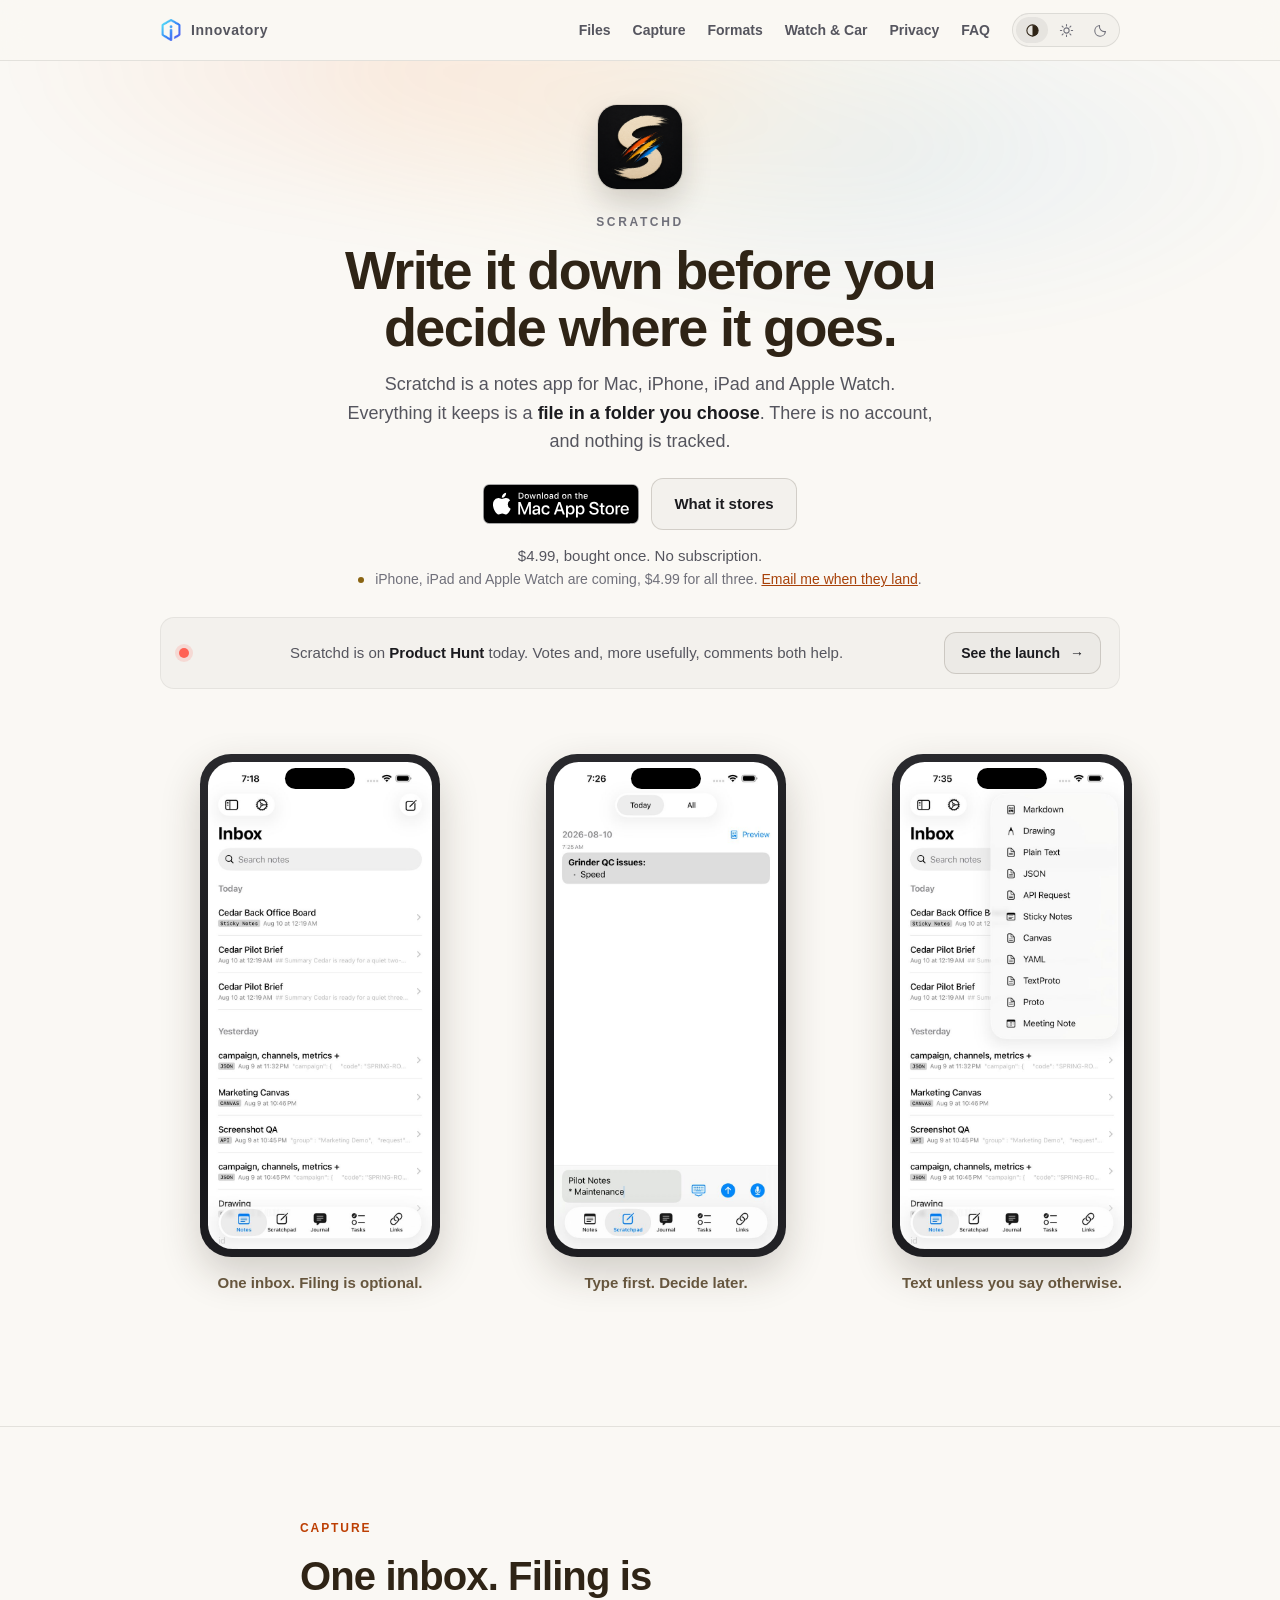
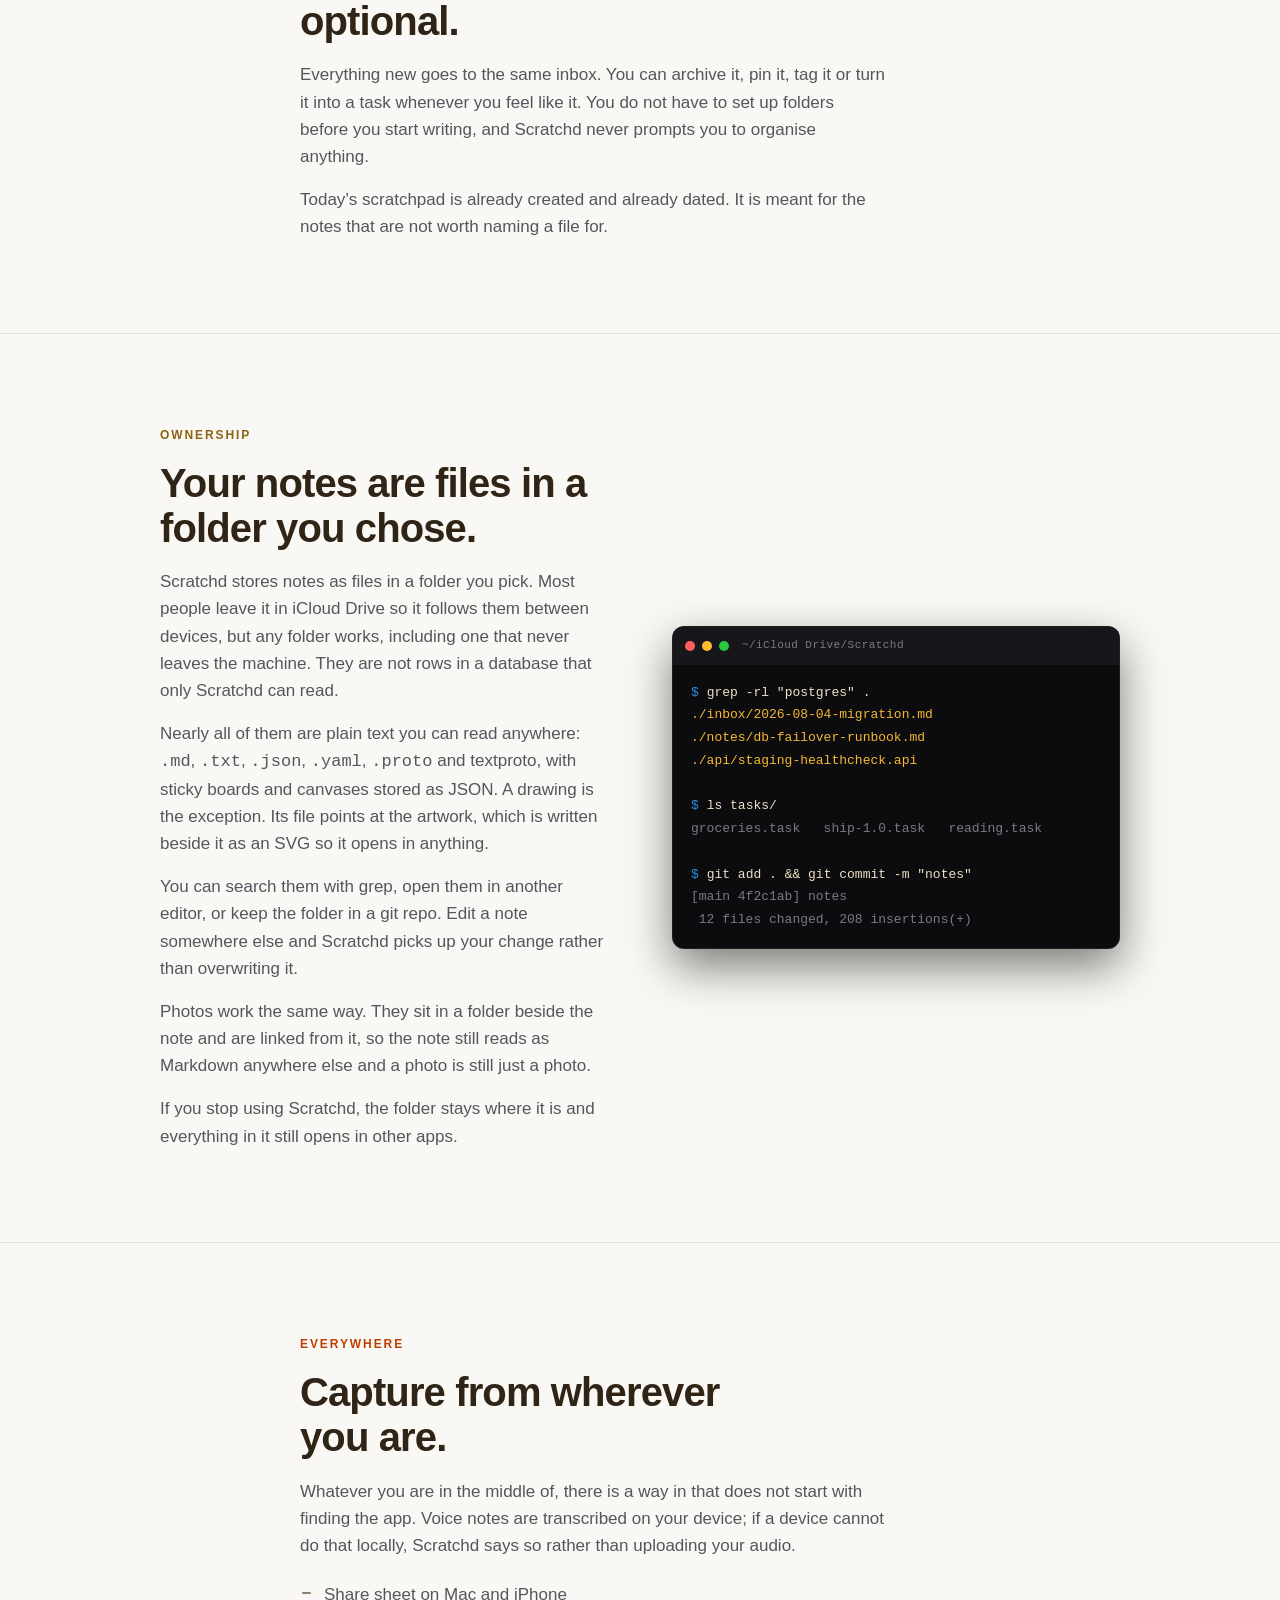
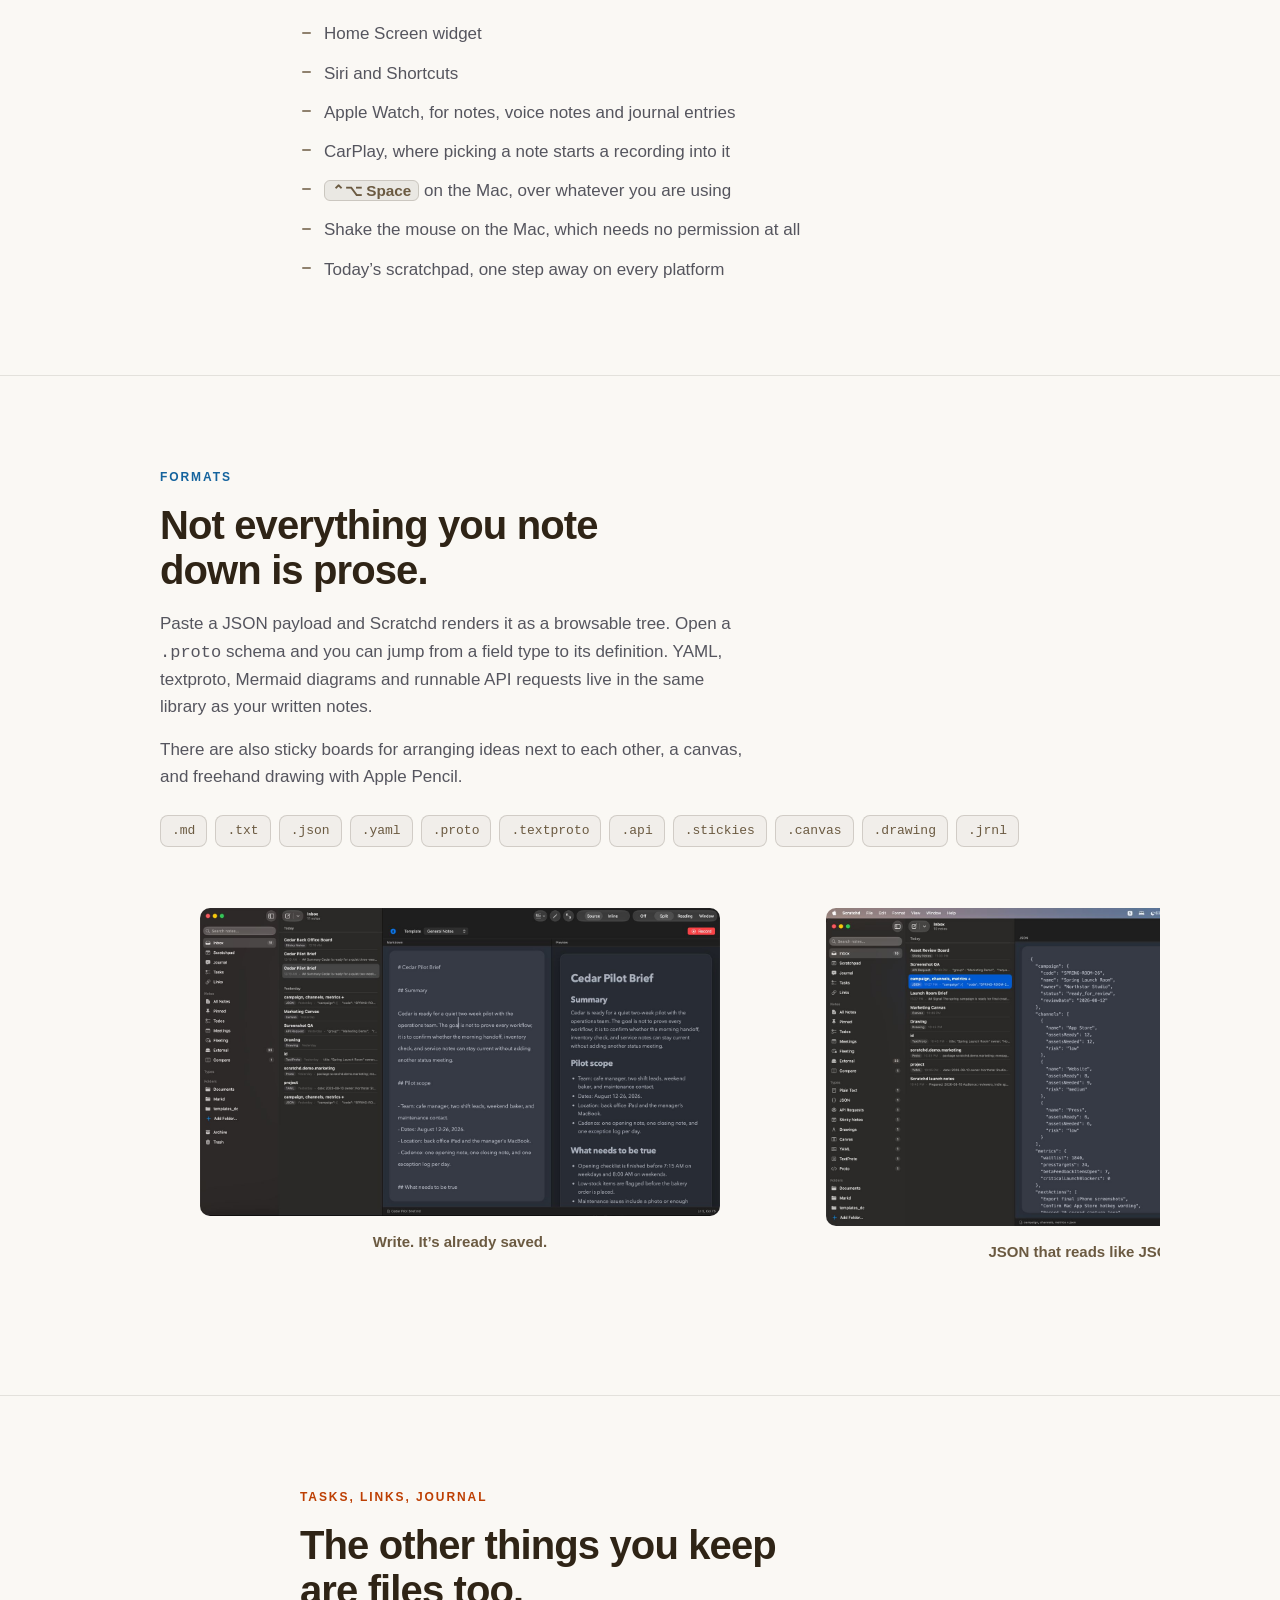
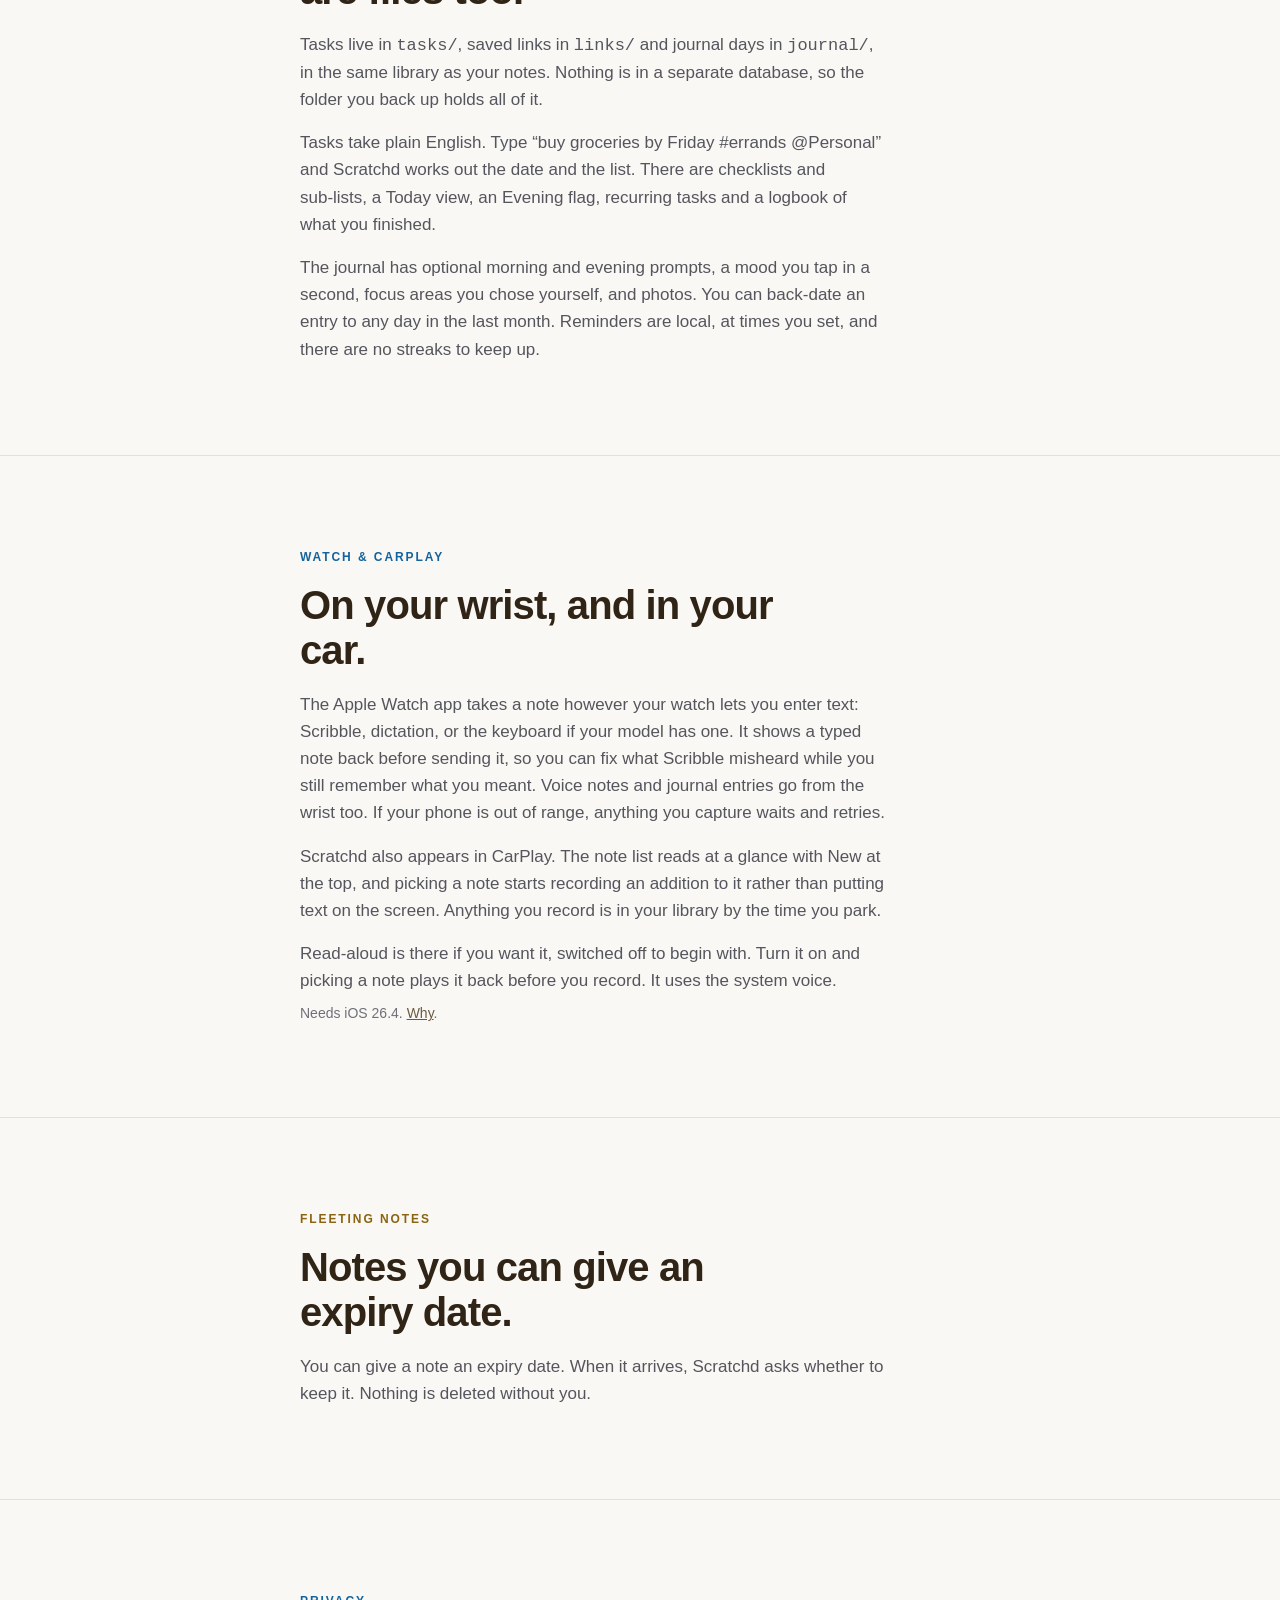
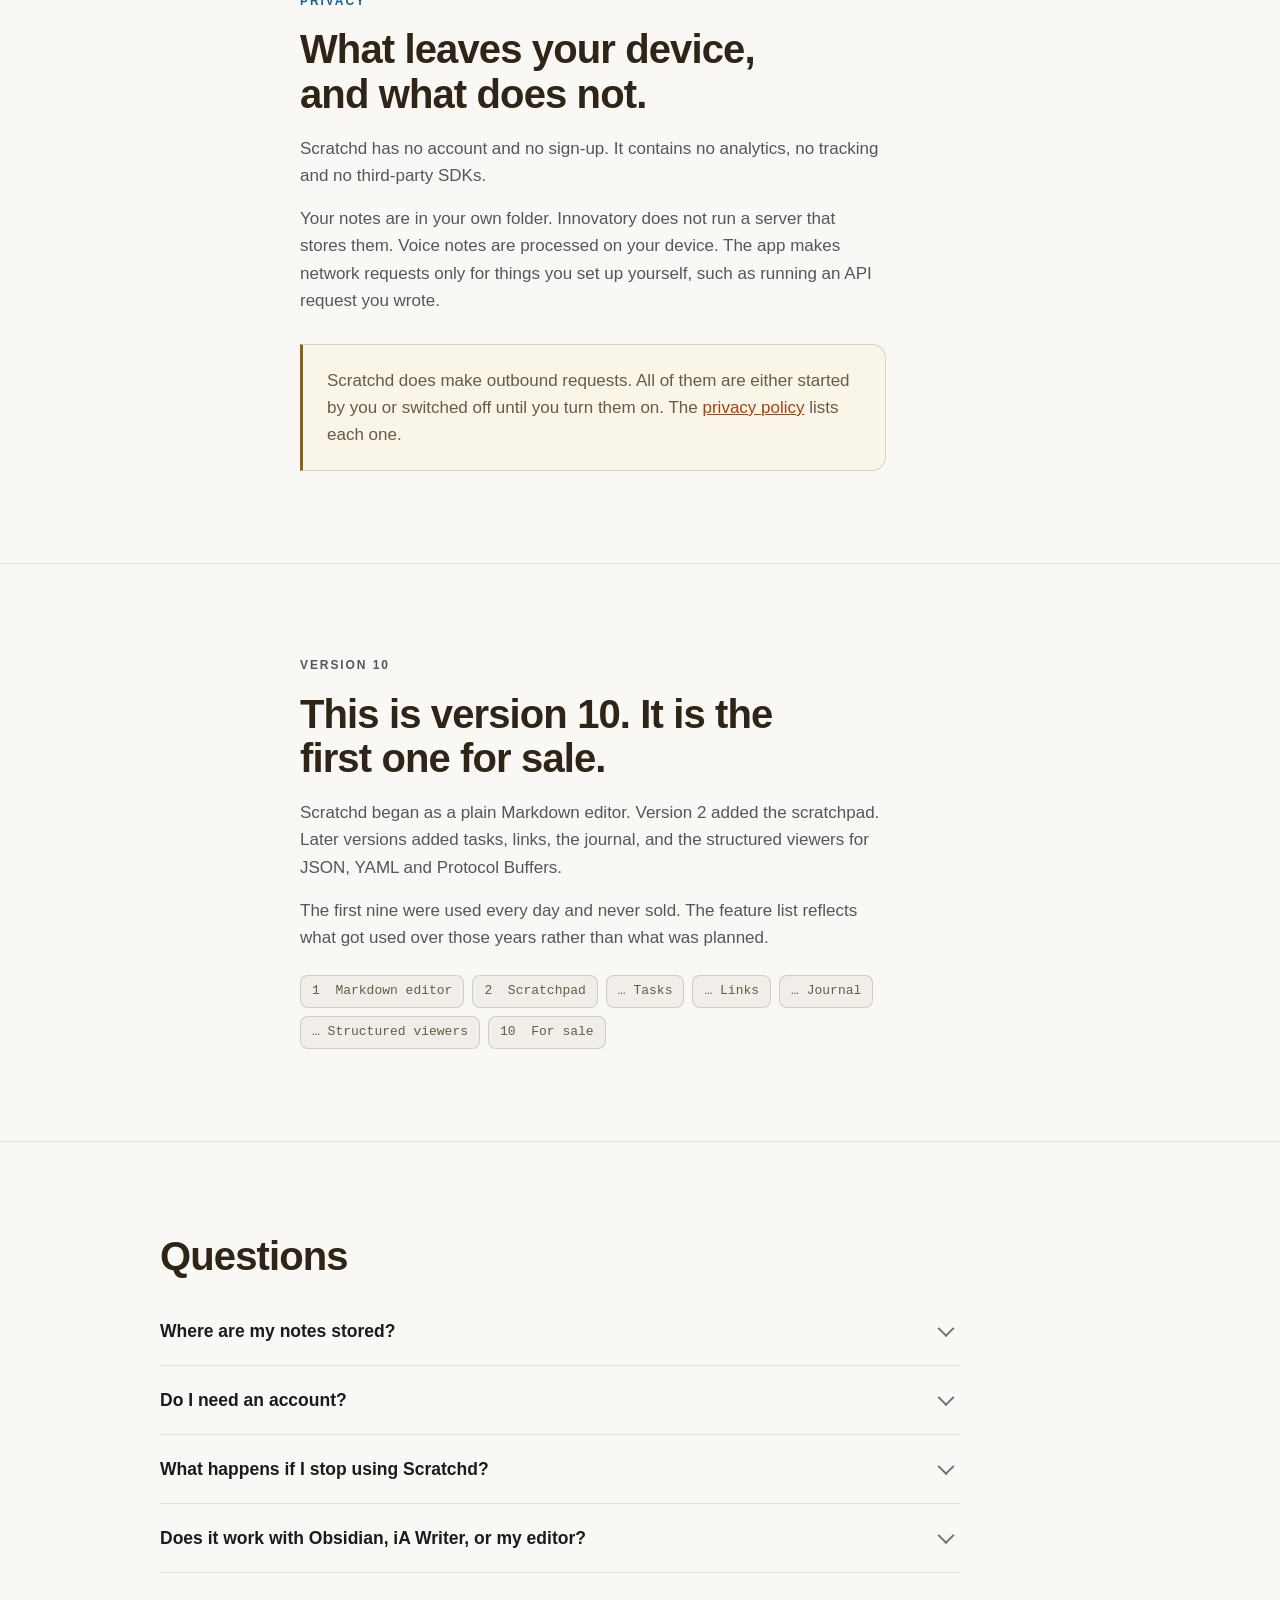
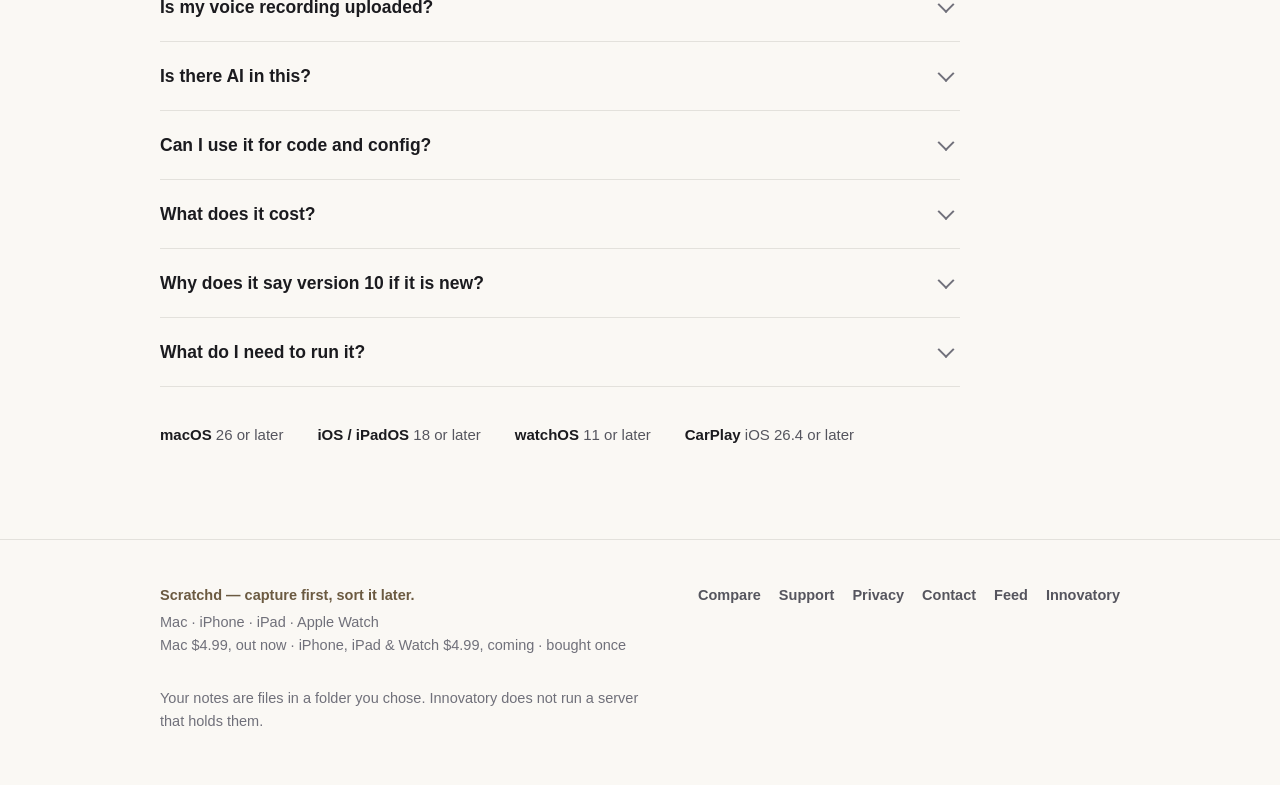
==== scratchd/index.html @ 0896046a "Use Apple's Mac App Store badge in the hero Both supplied lockups ship and one is hidden per theme. " ====
<!DOCTYPE html>
<html lang="en">
<head>
  <meta charset="UTF-8" />
  <meta name="viewport" content="width=device-width, initial-scale=1.0" />
  <title>Scratchd — capture first, sort it later</title>
  <meta name="description" content="Scratchd is a notes app for Mac, iPhone, iPad and Apple Watch. Everything it keeps is a file in a folder you choose. No account, no tracking." />
  <!-- Canonical points at scratchd.net: this page and the copy there are
       identical, and scratchd.net is the one that should rank. -->
  <link rel="canonical" href="https://scratchd.net/" />
  <link rel="icon" href="../assets/scratchd/icon-128.png" type="image/png" />
  <link rel="apple-touch-icon" href="../assets/scratchd/icon-256.png" />
  <link rel="stylesheet" href="scratchd.css" />
  <meta name="theme-color" content="#09090b" />
  <script src="../theme.js"></script>
  <link rel="alternate" type="application/rss+xml" title="Innovatory" href="../feed.xml" />

  <meta property="og:type" content="website" />
  <meta property="og:title" content="Scratchd — capture first, sort it later" />
  <meta property="og:description" content="A notes app for Mac, iPhone, iPad and Apple Watch. Everything it keeps is a file in a folder you choose." />
  <meta property="og:url" content="https://innovatory.xyz/scratchd/" />
  <meta property="og:image" content="https://innovatory.xyz/assets/scratchd/icon-512.png" />
  <meta name="twitter:card" content="summary_large_image" />

  <script type="application/ld+json">
  {
    "@context": "https://schema.org",
    "@type": "SoftwareApplication",
    "name": "Scratchd",
    "applicationCategory": "ProductivityApplication",
    "operatingSystem": "macOS 26, iOS 18, watchOS 11",
    "url": "https://innovatory.xyz/scratchd/",
    "offers": {
      "@type": "Offer",
      "priceCurrency": "USD",
      "price": "4.99",
      "availability": "https://schema.org/InStock",
      "url": "https://apps.apple.com/app/id6792511673"
    },
    "author": { "@type": "Organization", "name": "Innovatory", "url": "https://innovatory.xyz/" }
  }
  </script>
  <!-- FAQ structured data: regenerate with scripts/faq-schema.py -->
  <script type="application/ld+json">
  {
    "@context": "https://schema.org",
    "@type": "FAQPage",
    "mainEntity": [
      {
        "@type": "Question",
        "name": "Where are my notes stored?",
        "acceptedAnswer": {
          "@type": "Answer",
          "text": "In a folder you choose, as ordinary files. The default is a folder in your iCloud Drive, but you can point Scratchd anywhere — including a folder that stays on one machine. Open it in Finder or the Files app and the notes are just there."
        }
      },
      {
        "@type": "Question",
        "name": "Do I need an account?",
        "acceptedAnswer": {
          "@type": "Answer",
          "text": "No. There is nothing to sign up for, and no Scratchd account exists to make. Syncing, if you want it, is your own iCloud Drive doing the work — so it follows from where you put the folder. Choose a folder outside iCloud Drive and nothing syncs; the notes stay on that device."
        }
      },
      {
        "@type": "Question",
        "name": "What happens if I stop using Scratchd?",
        "acceptedAnswer": {
          "@type": "Answer",
          "text": "You keep the folder. Plain text, Markdown and structured files such as JSON, YAML, .proto and textproto still open in other apps."
        }
      },
      {
        "@type": "Question",
        "name": "Does it work with Obsidian, iA Writer, or my editor?",
        "acceptedAnswer": {
          "@type": "Answer",
          "text": "Yes. Point another app at the same folder. Scratchd notices changes made outside it and picks them up."
        }
      },
      {
        "@type": "Question",
        "name": "Is my voice recording uploaded?",
        "acceptedAnswer": {
          "@type": "Answer",
          "text": "No. Voice notes require on-device speech recognition and Apple’s on-device models, and if those are not available Scratchd declines rather than falling back to a server."
        }
      },
      {
        "@type": "Question",
        "name": "Is there AI in this?",
        "acceptedAnswer": {
          "@type": "Answer",
          "text": "Two features use Apple’s on-device models: voice notes and the journal’s generated reflection. Both run on your device, on hardware and OS versions that support them, and neither is sent anywhere for processing. There is no chatbot."
        }
      },
      {
        "@type": "Question",
        "name": "Can I use it for code and config?",
        "acceptedAnswer": {
          "@type": "Answer",
          "text": "Yes, and that is much of why it exists. JSON, YAML, .proto and textproto get real previews, and .proto gets a schema viewer with go-to-definition."
        }
      },
      {
        "@type": "Question",
        "name": "What does it cost?",
        "acceptedAnswer": {
          "@type": "Answer",
          "text": "There are two apps. The Mac app is $4.99. The iPhone app is $4.99 and covers iPad and Apple Watch as well, so there is nothing further to buy for those. A bundle covering both at $8.99 is planned, and can only appear on the App Store once both apps are live. You buy it once — there is no subscription and no in-app purchase."
        }
      },
      {
        "@type": "Question",
        "name": "Why does it say version 10 if it is new?",
        "acceptedAnswer": {
          "@type": "Answer",
          "text": "Because it is the tenth version. It is the first one that has been for sale. It started as a plain Markdown editor and gained a scratchpad, tasks, links, a journal and the structured viewers over the versions since."
        }
      },
      {
        "@type": "Question",
        "name": "What do I need to run it?",
        "acceptedAnswer": {
          "@type": "Answer",
          "text": "macOS 26, iOS 18, watchOS 11. Two features need more: CarPlay requires iOS 26.4, and voice notes plus the journal’s generated reflection require a device that supports Apple Intelligence."
        }
      }
    ]
  }
  </script>
  <!-- end FAQ structured data -->
</head>
<body>
  <a class="skip" href="#main">Skip to content</a>

  <nav class="nav">
    <div class="wrap nav-inner">
      <a class="nav-home" href="../">
        <img src="../assets/logo-64.png" alt="" width="22" height="22" />
        <span class="nav-word">Innovatory</span>
      </a>
      <div class="nav-links">
        <a href="#files" class="optional">Files</a>
        <a href="#capture" class="optional">Capture</a>
        <a href="#formats" class="optional">Formats</a>
        <a href="#wrist-and-car" class="optional">Watch &amp; Car</a>
        <a href="#privacy">Privacy</a>
        <a href="#faq">FAQ</a>
        <span class="theme-mount" data-theme-mount></span>
      </div>
    </div>
  </nav>

  <main id="main">

    <!-- ============ HERO ============ -->
    <header class="hero">
      <div class="wrap">
        <img src="../assets/scratchd/icon-256.png" alt="Scratchd app icon" class="app-icon" width="84" height="84" />
        <p class="wordmark">Scratchd</p>
        <h1>Write it down before you decide where it goes.</h1>
        <p class="hero-sub">
          Scratchd is a notes app for Mac, iPhone, iPad and Apple&nbsp;Watch. Everything it keeps is a
          <strong>file in a folder you choose</strong>. There is no account, and nothing is tracked.
        </p>

        <div class="cta-row">
          <a class="store-badge" href="https://apps.apple.com/app/id6792511673">
            <img class="badge-black" src="../assets/scratchd/mac-app-store-badge-black.svg"
                 alt="Download on the Mac App Store" width="156" height="40" />
            <img class="badge-white" src="../assets/scratchd/mac-app-store-badge-white.svg"
                 alt="Download on the Mac App Store" width="156" height="40" />
          </a>
          <a class="btn btn-ghost" href="privacy/">
            What it stores
          </a>
        </div>
        <p class="price-note">$4.99, bought once. No subscription.</p>

        <p class="availability">
          <span class="dot" aria-hidden="true"></span>
          iPhone, iPad and Apple&nbsp;Watch are coming, $4.99 for all three.
          <a href="mailto:hello@innovatory.xyz?subject=Scratchd%20for%20iPhone&amp;body=Let%20me%20know%20when%20the%20iPhone%20app%20is%20out.">Email me when they land</a>.
        </p>

        <!-- Launch-day Product Hunt strip. Remove this block once the launch is over. -->
        <aside class="ph-strip">
          <span class="ph-dot" aria-hidden="true"></span>
          <p>Scratchd is on <strong>Product&nbsp;Hunt</strong> today. Votes and, more usefully, comments both help.</p>
          <a class="btn btn-ghost ph-cta"
             href="https://www.producthunt.com/products/scratchd?utm_source=scratchd.net&amp;utm_medium=launch_strip">
            See the launch<span aria-hidden="true"> &rarr;</span>
          </a>
        </aside>
      </div>
    </header>

    <!-- ============ IPHONE SHOTS ============ -->
    <section class="section tight" aria-label="Scratchd on iPhone">
      <div class="wrap">
        <div class="shots">

          <figure class="shot">
            <div class="phone"><div class="screen">
              <img src="../assets/scratchd/shots/iphone-01-inbox.jpg" alt="Inbox with mixed note types" width="660" height="1434" loading="lazy" />
            </div></div>
            <figcaption>One inbox. Filing is optional.</figcaption>
          </figure>

          <figure class="shot">
            <div class="phone"><div class="screen">
              <img src="../assets/scratchd/shots/iphone-02-capture.jpg" alt="Scratchpad with the jot field open" width="660" height="1434" loading="lazy" />
            </div></div>
            <figcaption>Type first. Decide later.</figcaption>
          </figure>

          <figure class="shot">
            <div class="phone"><div class="screen">
              <img src="../assets/scratchd/shots/iphone-03-types.jpg" alt="The new&#8209;note menu listing every note type" width="660" height="1434" loading="lazy" />
            </div></div>
            <figcaption>Text unless you say otherwise.</figcaption>
          </figure>

          <figure class="shot">
            <div class="phone"><div class="screen">
              <img src="../assets/scratchd/shots/iphone-04-editor.jpg" alt="Markdown note being edited" width="660" height="1434" loading="lazy" />
            </div></div>
            <figcaption>Write. It&rsquo;s already saved.</figcaption>
          </figure>

          <figure class="shot">
            <div class="phone"><div class="screen">
              <img src="../assets/scratchd/shots/iphone-05-photos-source.jpg" alt="Markdown source showing photos linked from an images folder" width="660" height="1434" loading="lazy" />
            </div></div>
            <figcaption>A photo is a link to a file.</figcaption>
          </figure>

          <figure class="shot">
            <div class="phone"><div class="screen">
              <img src="../assets/scratchd/shots/iphone-06-photos-preview.jpg" alt="The same note in preview, with the photos drawn inline" width="660" height="1434" loading="lazy" />
            </div></div>
            <figcaption>Preview draws it in place.</figcaption>
          </figure>

          <figure class="shot">
            <div class="phone"><div class="screen">
              <img src="../assets/scratchd/shots/iphone-07-json.jpg" alt="JSON rendered as a browsable tree" width="660" height="1434" loading="lazy" />
            </div></div>
            <figcaption>JSON that reads like JSON.</figcaption>
          </figure>

          <figure class="shot">
            <div class="phone"><div class="screen">
              <img src="../assets/scratchd/shots/iphone-08-tasks.jpg" alt="Tasks, natural&#8209;language entry" width="660" height="1434" loading="lazy" />
            </div></div>
            <figcaption>Plain English becomes a task.</figcaption>
          </figure>

          <figure class="shot">
            <div class="phone"><div class="screen">
              <img src="../assets/scratchd/shots/iphone-09-sticky.jpg" alt="Sticky note board" width="660" height="1434" loading="lazy" />
            </div></div>
            <figcaption>Room for the messy stage.</figcaption>
          </figure>

          <figure class="shot">
            <div class="phone"><div class="screen">
              <img src="../assets/scratchd/shots/iphone-10-journal.jpg" alt="Journal prompt with the mood picker" width="660" height="1434" loading="lazy" />
            </div></div>
            <figcaption>A journal that doesn&rsquo;t nag.</figcaption>
          </figure>

        </div>
      </div>
    </section>

    <!-- ============ INBOX ============ -->
    <section class="section" id="inbox">
      <div class="wrap narrow">
        <p class="kicker red">Capture</p>
        <h2>One inbox. Filing is optional.</h2>
        <p>
          Everything new goes to the same inbox. You can archive it, pin it, tag it or turn it into a
          task whenever you feel like it. You do not have to set up folders before you start writing,
          and Scratchd never prompts you to organise anything.
        </p>
        <p>
          Today&rsquo;s scratchpad is already created and already dated. It is meant for the notes that
          are not worth naming a file for.
        </p>
      </div>
    </section>

    <!-- ============ FILES ============ -->
    <section class="section" id="files">
      <div class="wrap split">
        <div>
          <p class="kicker gold">Ownership</p>
          <h2>Your notes are files in a folder you chose.</h2>
          <p>
            Scratchd stores notes as files in a folder you pick. Most people leave it in
            iCloud&nbsp;Drive so it follows them between devices, but any folder works, including one
            that never leaves the machine. They are not rows in a database that only Scratchd can read.
          </p>
          <p>
            Nearly all of them are plain text you can read anywhere: <code>.md</code>,
            <code>.txt</code>, <code>.json</code>, <code>.yaml</code>, <code>.proto</code> and
            textproto, with sticky boards and canvases stored as JSON. A drawing is the exception. Its
            file points at the artwork, which is written beside it as an SVG so it opens in anything.
          </p>
          <p>
            You can search them with grep, open them in another editor, or keep the folder in a git repo.
            Edit a note somewhere else and Scratchd picks up your change rather than overwriting it.
          </p>
          <p>
            Photos work the same way. They sit in a folder beside the note and are linked from it, so the
            note still reads as Markdown anywhere else and a photo is still just a photo.
          </p>
          <p>
            If you stop using Scratchd, the folder stays where it is and everything in it still opens in
            other apps.
          </p>
        </div>

        <div class="split-visual">
          <div class="term">
            <div class="term-bar"><i></i><i></i><i></i><span>~/iCloud Drive/Scratchd</span></div>
<pre><span class="p">$</span> <span class="c">grep -rl "postgres" .</span>
<span class="g">./inbox/2026-08-04-migration.md</span>
<span class="g">./notes/db-failover-runbook.md</span>
<span class="g">./api/staging-healthcheck.api</span>

<span class="p">$</span> <span class="c">ls tasks/</span>
<span class="dim">groceries.task   ship-1.0.task   reading.task</span>

<span class="p">$</span> <span class="c">git add . &amp;&amp; git commit -m "notes"</span>
<span class="dim">[main 4f2c1ab] notes
 12 files changed, 208 insertions(+)</span>
</pre>
          </div>
        </div>
      </div>
    </section>

    <!-- ============ CAPTURE ============ -->
    <section class="section" id="capture">
      <div class="wrap narrow">
        <p class="kicker red">Everywhere</p>
        <h2>Capture from wherever you are.</h2>
        <p>
          Whatever you are in the middle of, there is a way in that does not start with finding the app.
          Voice notes are transcribed on your device; if a device cannot do that locally, Scratchd says so
          rather than uploading your audio.
        </p>

        <ul class="bullets">
          <li>Share sheet on Mac and iPhone</li>
          <li>Home Screen widget</li>
          <li>Siri and Shortcuts</li>
          <li>Apple Watch, for notes, voice notes and journal entries</li>
          <li>CarPlay, where picking a note starts a recording into it</li>
          <li><kbd>&#8963;&#8997;&nbsp;Space</kbd> on the Mac, over whatever you are using</li>
          <li>Shake the mouse on the Mac, which needs no permission at all</li>
          <li>Today&rsquo;s scratchpad, one step away on every platform</li>
        </ul>
      </div>
    </section>

    <!-- ============ FORMATS ============ -->
    <section class="section" id="formats">
      <div class="wrap">
        <p class="kicker blue">Formats</p>
        <h2>Not everything you note down is prose.</h2>
        <p>
          Paste a JSON payload and Scratchd renders it as a browsable tree. Open a <code>.proto</code>
          schema and you can jump from a field type to its definition. YAML, textproto, Mermaid diagrams
          and runnable API requests live in the same library as your written notes.
        </p>
        <p>
          There are also sticky boards for arranging ideas next to each other, a canvas, and freehand
          drawing with Apple&nbsp;Pencil.
        </p>

        <ul class="chips">
          <li>.md</li><li>.txt</li><li>.json</li><li>.yaml</li>
          <li>.proto</li><li>.textproto</li><li>.api</li>
          <li>.stickies</li><li>.canvas</li><li>.drawing</li><li>.jrnl</li>
        </ul>

        <div class="shots" style="margin-top:40px">

          <figure class="shot wide">
            <div class="macshot">
              <img src="../assets/scratchd/shots/mac-01-editor.jpg" alt="Markdown editor beside the live preview" width="1500" height="886" loading="lazy" />
            </div>
            <figcaption>Write. It&rsquo;s already saved.</figcaption>
          </figure>

          <figure class="shot wide">
            <div class="macshot">
              <img src="../assets/scratchd/shots/mac-02-json.jpg" alt="JSON source beside the rendered tree" width="1500" height="916" loading="lazy" />
            </div>
            <figcaption>JSON that reads like JSON.</figcaption>
          </figure>

          <figure class="shot wide">
            <div class="macshot">
              <img src="../assets/scratchd/shots/mac-03-proto.jpg" alt="Proto schema viewer with go&#8209;to&#8209;definition" width="1500" height="885" loading="lazy" />
            </div>
            <figcaption>Jump through your schemas.</figcaption>
          </figure>

          <figure class="shot wide">
            <div class="macshot">
              <img src="../assets/scratchd/shots/mac-04-api.jpg" alt="API request beside its response" width="1500" height="883" loading="lazy" />
            </div>
            <figcaption>Run the request. Keep the response.</figcaption>
          </figure>

          <figure class="shot wide">
            <div class="macshot">
              <img src="../assets/scratchd/shots/mac-05-compare.jpg" alt="Two JSON files compared side by side" width="1500" height="886" loading="lazy" />
            </div>
            <figcaption>Diff without leaving.</figcaption>
          </figure>

          <figure class="shot wide">
            <div class="macshot">
              <img src="../assets/scratchd/shots/mac-06-sticky.jpg" alt="Sticky note board" width="1500" height="885" loading="lazy" />
            </div>
            <figcaption>Room for the messy stage.</figcaption>
          </figure>

        </div>
      </div>
    </section>

    <!-- ============ TASKS, LINKS, JOURNAL ============ -->
    <section class="section" id="the-rest">
      <div class="wrap narrow">
        <p class="kicker red">Tasks, links, journal</p>
        <h2>The other things you keep are files too.</h2>
        <p>
          Tasks live in <code>tasks/</code>, saved links in <code>links/</code> and journal days in
          <code>journal/</code>, in the same library as your notes. Nothing is in a separate database,
          so the folder you back up holds all of it.
        </p>
        <p>
          Tasks take plain English. Type &ldquo;buy groceries by Friday #errands @Personal&rdquo; and
          Scratchd works out the date and the list. There are checklists and sub&#8209;lists, a Today
          view, an Evening flag, recurring tasks and a logbook of what you finished.
        </p>
        <p>
          The journal has optional morning and evening prompts, a mood you tap in a second, focus areas
          you chose yourself, and photos. You can back&#8209;date an entry to any day in the last month.
          Reminders are local, at times you set, and there are no streaks to keep up.
        </p>
      </div>
    </section>

    <!-- ============ WATCH & CARPLAY ============ -->
    <section class="section" id="wrist-and-car">
      <div class="wrap narrow">
        <p class="kicker blue">Watch &amp; CarPlay</p>
        <h2>On your wrist, and in your car.</h2>
        <p>
          The Apple&nbsp;Watch app takes a note however your watch lets you enter text: Scribble,
          dictation, or the keyboard if your model has one. It shows a typed note back before sending it,
          so you can fix what Scribble misheard while you still remember what you meant. Voice notes and
          journal entries go from the wrist too. If your phone is out of range, anything you capture waits
          and retries.
        </p>
        <p>
          Scratchd also appears in CarPlay. The note list reads at a glance with New at the top, and
          picking a note starts recording an addition to it rather than putting text on the screen.
          Anything you record is in your library by the time you park.
        </p>
        <p>
          Read&#8209;aloud is there if you want it, switched off to begin with. Turn it on and picking a
          note plays it back before you record. It uses the system voice.
          <span class="aside">Needs iOS&nbsp;26.4. <a href="support/">Why</a>.</span>
        </p>
      </div>
    </section>

    <!-- ============ FLEETING ============ -->
    <section class="section" id="fleeting">
      <div class="wrap narrow">
        <p class="kicker gold">Fleeting notes</p>
        <h2>Notes you can give an expiry date.</h2>
        <p>
          You can give a note an expiry date. When it arrives, Scratchd asks whether to keep it. Nothing
          is deleted without you.
        </p>
      </div>
    </section>

    <!-- ============ PRIVACY ============ -->
    <section class="section" id="privacy">
      <div class="wrap narrow">
        <p class="kicker blue">Privacy</p>
        <h2>What leaves your device, and what does not.</h2>
        <p>
          Scratchd has no account and no sign&#8209;up. It contains no analytics, no tracking and no
          third&#8209;party SDKs.
        </p>
        <p>
          Your notes are in your own folder. Innovatory does not run a server that stores them. Voice
          notes are processed on your device. The app makes network requests only for things you set up
          yourself, such as running an API request you wrote.
        </p>

        <div class="callout">
          <p>
            Scratchd does make outbound requests. All of them are either started by you or switched off
            until you turn them on. The <a href="privacy/">privacy policy</a> lists each one.
          </p>
        </div>
      </div>
    </section>

    <!-- ============ STORY ============ -->
    <section class="section" id="story">
      <div class="wrap narrow">
        <p class="kicker">Version 10</p>
        <h2>This is version 10. It is the first one for sale.</h2>
        <p>
          Scratchd began as a plain Markdown editor. Version 2 added the scratchpad. Later versions added
          tasks, links, the journal, and the structured viewers for JSON, YAML and Protocol Buffers.
        </p>
        <p>
          The first nine were used every day and never sold. The feature list reflects what got used over
          those years rather than what was planned.
        </p>

        <ul class="chips">
          <li>1 &nbsp;Markdown editor</li>
          <li>2 &nbsp;Scratchpad</li>
          <li>&hellip;&nbsp;Tasks</li>
          <li>&hellip;&nbsp;Links</li>
          <li>&hellip;&nbsp;Journal</li>
          <li>&hellip;&nbsp;Structured viewers</li>
          <li>10 &nbsp;For sale</li>
        </ul>
      </div>
    </section>

    <!-- ============ FAQ ============ -->
    <section class="section" id="faq">
      <div class="wrap">
        <h2>Questions</h2>
        <div class="faq">

          <details>
            <summary>Where are my notes stored?</summary>
            <p>In a folder you choose, as ordinary files. The default is a folder in your iCloud&nbsp;Drive, but you can point Scratchd anywhere &mdash; including a folder that stays on one machine. Open it in Finder or the Files app and the notes are just there.</p>
          </details>

          <details>
            <summary>Do I need an account?</summary>
            <p>No. There is nothing to sign up for, and no Scratchd account exists to make. Syncing, if you want it, is your own iCloud&nbsp;Drive doing the work &mdash; so it follows from where you put the folder. Choose a folder outside iCloud&nbsp;Drive and nothing syncs; the notes stay on that device.</p>
          </details>

          <details>
            <summary>What happens if I stop using Scratchd?</summary>
            <p>You keep the folder. Plain text, Markdown and structured files such as JSON, YAML, <code>.proto</code> and textproto still open in other apps.</p>
          </details>

          <details>
            <summary>Does it work with Obsidian, iA Writer, or my editor?</summary>
            <p>Yes. Point another app at the same folder. Scratchd notices changes made outside it and picks them up.</p>
          </details>

          <details>
            <summary>Is my voice recording uploaded?</summary>
            <p>No. Voice notes require on&#8209;device speech recognition and Apple&rsquo;s on&#8209;device models, and if those are not available Scratchd declines rather than falling back to a server.</p>
          </details>

          <details>
            <summary>Is there AI in this?</summary>
            <p>Two features use Apple&rsquo;s on&#8209;device models: voice notes and the journal&rsquo;s generated reflection. Both run on your device, on hardware and OS versions that support them, and neither is sent anywhere for processing. There is no chatbot.</p>
          </details>

          <details>
            <summary>Can I use it for code and config?</summary>
            <p>Yes, and that is much of why it exists. JSON, YAML, <code>.proto</code> and textproto get real previews, and <code>.proto</code> gets a schema viewer with go&#8209;to&#8209;definition.</p>
          </details>

          <details>
            <summary>What does it cost?</summary>
            <p>There are two apps. The Mac app is $4.99. The iPhone app is $4.99 and covers iPad and Apple&nbsp;Watch as well, so there is nothing further to buy for those. A bundle covering both at $8.99 is planned, and can only appear on the App&nbsp;Store once both apps are live. You buy it once &mdash; there is no subscription and no in&#8209;app purchase.</p>
          </details>

          <details>
            <summary>Why does it say version 10 if it is new?</summary>
            <p>Because it is the tenth version. It is the first one that has been for sale. It started as a plain Markdown editor and gained a scratchpad, tasks, links, a journal and the structured viewers over the versions since.</p>
          </details>

          <details>
            <summary>What do I need to run it?</summary>
            <p>macOS&nbsp;26, iOS&nbsp;18, watchOS&nbsp;11. Two features need more: CarPlay requires iOS&nbsp;26.4, and voice notes plus the journal&rsquo;s generated reflection require a device that supports Apple&nbsp;Intelligence.</p>
          </details>

        </div>

        <ul class="reqs" style="margin-top:36px">
          <li><b>macOS</b> 26 or later</li>
          <li><b>iOS / iPadOS</b> 18 or later</li>
          <li><b>watchOS</b> 11 or later</li>
          <li><b>CarPlay</b> iOS 26.4 or later</li>
        </ul>
      </div>
    </section>
  </main>

  <footer class="footer">
    <div class="wrap">
      <div class="footer-top">
        <div>
          <p class="footer-tag">Scratchd &mdash; capture first, sort it later.</p>
          <p class="footer-plat">Mac &middot; iPhone &middot; iPad &middot; Apple Watch</p>
          <p class="footer-plat">Mac $4.99, out now &middot; iPhone, iPad &amp; Watch $4.99, coming &middot; bought once</p>
        </div>
        <div class="footer-links">
          <a href="compare/">Compare</a>
          <a href="support/">Support</a>
          <a href="privacy/">Privacy</a>
          <a href="mailto:hello@innovatory.xyz">Contact</a>
          <a href="../feed.xml">Feed</a>
          <a href="../">Innovatory</a>
        </div>
      </div>
      <p class="footer-note">
        Your notes are files in a folder you chose. Innovatory does not run a server that holds them.
      </p>
    </div>
  </footer>
</body>
</html>
---- scratchd/scratchd.css ----
/* Scratchd — innovatory.xyz/scratchd/
   Palette sampled from the app icon: cream #F0DFC4 on near-black,
   with the three scratch slashes as accents (red, gold, blue).

   Two themes. theme.js resolves the reader's auto/light/dark preference
   before first paint and puts the result on <html data-theme>, so this
   file only ever deals with one theme being in force at a time.

   --cream is the heading colour, not a literal cream, and inverts to a
   deep warm brown in light. Anything that renders a device or a terminal
   —.phone, .mac, .term — stays dark in both themes on purpose. */

:root {
  color-scheme: dark;

  --bg:        #09090b;
  --bg-raised: #101012;
  --cream:     #f0dfc4;
  --cream-dim: #cbbda6;
  --text:      #ededf0;
  --muted:     #9a9aa3;
  --faint:     #7a7a84;
  --line:      rgba(240, 223, 196, 0.13);
  --line-soft: rgba(255, 255, 255, 0.075);

  --red:   #ee5105;
  --gold:  #f5b833;
  --blue:  #2b8fdd;

  --link:         var(--cream);
  --nav-bg:       rgba(9, 9, 11, 0.72);
  --btn-bg:       var(--cream);
  --btn-fg:       #0b0b0d;
  --btn-bg-hover: #fff2dd;
  --wash:         rgba(255, 255, 255, 0.03);
  --wash-strong:  rgba(255, 255, 255, 0.06);
  --wash-warm:    rgba(240, 223, 196, 0.045);
  --wash-warm-up: rgba(240, 223, 196, 0.09);
  --scroll-thumb: rgba(255, 255, 255, 0.12);
  --hero-wash:    1;
  --icon-ring:    rgba(255, 255, 255, 0.07);
  --shadow-icon:  0 14px 38px rgba(0, 0, 0, 0.65);
  --shadow-device:    0 16px 44px rgba(0, 0, 0, 0.6);
  --shadow-device-lg: 0 22px 60px rgba(0, 0, 0, 0.62);

  --sans: -apple-system, BlinkMacSystemFont, "SF Pro Display", "Segoe UI", Inter, sans-serif;
  --mono: ui-monospace, SFMono-Regular, "SF Mono", Menlo, Consolas, monospace;

  --measure: 62ch;
  --pad: clamp(20px, 5vw, 40px);
}

:root[data-theme="light"] {
  color-scheme: light;

  --bg:        #faf8f4;
  --bg-raised: #ffffff;
  --cream:     #2f2416;
  --cream-dim: #6b5a41;
  --text:      #1b1b1f;
  --muted:     #55555e;
  --faint:     #70707a;
  --line:      rgba(47, 36, 22, 0.17);
  --line-soft: rgba(24, 20, 12, 0.1);

  --red:   #bd3f03;
  --gold:  #8a6412;
  --blue:  #14639d;

  --link:         #a8420a;
  --nav-bg:       rgba(250, 248, 244, 0.84);
  --btn-bg:       #23201a;
  --btn-fg:       #faf8f4;
  --btn-bg-hover: #3a352c;
  --wash:         rgba(24, 20, 12, 0.028);
  --wash-strong:  rgba(24, 20, 12, 0.06);
  --wash-warm:    rgba(47, 36, 22, 0.045);
  --wash-warm-up: rgba(47, 36, 22, 0.075);
  --scroll-thumb: rgba(24, 20, 12, 0.2);
  --hero-wash:    0.5;
  --icon-ring:    rgba(24, 20, 12, 0.1);
  --shadow-icon:  0 14px 30px rgba(43, 34, 20, 0.18);
  --shadow-device:    0 16px 40px rgba(43, 34, 20, 0.2);
  --shadow-device-lg: 0 22px 54px rgba(43, 34, 20, 0.22);
}

* { box-sizing: border-box; }

html { scroll-behavior: smooth; }

body {
  margin: 0;
  background: var(--bg);
  color: var(--text);
  font-family: var(--sans);
  font-size: 17px;
  line-height: 1.6;
  -webkit-font-smoothing: antialiased;
  overflow-x: hidden;
}

a { color: var(--link); }

.wrap {
  width: 100%;
  max-width: 1040px;
  margin: 0 auto;
  padding-inline: var(--pad);
}

.narrow { max-width: 760px; }

/* ---------- Skip link ---------- */

.skip {
  position: absolute;
  left: -9999px;
  top: 0;
  background: var(--cream);
  color: var(--bg);
  padding: 10px 16px;
  border-radius: 0 0 8px 0;
  font-weight: 700;
  z-index: 100;
}
.skip:focus { left: 0; }

/* ---------- Nav ---------- */

.nav {
  position: sticky;
  top: 0;
  z-index: 50;
  backdrop-filter: saturate(160%) blur(14px);
  -webkit-backdrop-filter: saturate(160%) blur(14px);
  background: var(--nav-bg);
  border-bottom: 1px solid var(--line-soft);
}

.nav-inner {
  display: flex;
  align-items: center;
  justify-content: space-between;
  gap: 16px;
  height: 60px;
}

.nav-home {
  display: inline-flex;
  align-items: center;
  gap: 9px;
  color: var(--muted);
  text-decoration: none;
  font-size: 14px;
  font-weight: 600;
  letter-spacing: 0.04em;
}
.nav-home:hover { color: var(--text); }
.nav-home img { width: 22px; height: 22px; display: block; }

.nav-links {
  display: flex;
  align-items: center;
  gap: 22px;
  font-size: 14px;
  font-weight: 600;
}
.nav-links a { color: var(--muted); text-decoration: none; }
.nav-links a:hover { color: var(--text); }

@media (max-width: 620px) {
  /* The theme switch is ~100px of the nav row, so the narrow layout drops the
     secondary links and the wordmark rather than letting the bar overflow. */
  .nav-links a.optional { display: none; }
  .nav-home .nav-word { display: none; }
  .nav-inner { gap: 10px; }
  .nav-links { gap: 16px; }
  .theme-switch button { width: 27px; height: 24px; }
}

/* ---------- Hero ---------- */

.hero {
  position: relative;
  padding: clamp(28px, 3.5vw, 44px) 0 clamp(18px, 2.2vw, 26px);
  text-align: center;
  overflow: hidden;
}

/* the three slashes from the icon, as a wash behind the hero */
.hero::before {
  content: "";
  position: absolute;
  inset: -40% 0 auto;
  height: 620px;
  background:
    radial-gradient(46% 40% at 32% 42%, rgba(238, 81, 5, 0.16), transparent 70%),
    radial-gradient(44% 38% at 52% 50%, rgba(245, 184, 51, 0.14), transparent 70%),
    radial-gradient(46% 40% at 70% 58%, rgba(43, 143, 221, 0.15), transparent 70%);
  filter: blur(28px);
  opacity: var(--hero-wash);
  pointer-events: none;
  z-index: 0;
}

.hero > * { position: relative; z-index: 1; }

.app-icon {
  width: 84px;
  height: 84px;
  border-radius: 19px;
  box-shadow: var(--shadow-icon), 0 0 0 1px var(--icon-ring);
  margin-bottom: 16px;
}

.hero h1 {
  font-size: clamp(34px, 4.6vw, 54px);
  line-height: 1.05;
  letter-spacing: -0.03em;
  margin: 0 auto 14px;
  max-width: 24ch;
  color: var(--cream);
}

.hero-sub {
  font-size: clamp(16px, 1.7vw, 18px);
  color: var(--muted);
  max-width: 60ch;
  margin: 0 auto 22px;
}

.hero-sub strong { color: var(--text); font-weight: 600; }

.wordmark {
  font-size: 12px;
  letter-spacing: 0.22em;
  text-transform: uppercase;
  color: var(--faint);
  font-weight: 700;
  margin: 0 0 10px;
}

/* ---------- Buttons ---------- */

.cta-row {
  display: flex;
  flex-wrap: wrap;
  gap: 12px;
  justify-content: center;
  margin-bottom: 14px;
}

.btn {
  display: inline-flex;
  align-items: center;
  gap: 10px;
  padding: 13px 22px;
  border-radius: 12px;
  font-weight: 650;
  font-size: 15px;
  text-decoration: none;
  border: 1px solid transparent;
  transition: transform 0.16s ease, background 0.16s ease, border-color 0.16s ease;
}

.btn:hover { transform: translateY(-1px); }

.btn-primary {
  background: var(--btn-bg);
  color: var(--btn-fg);
}
.btn-primary:hover { background: var(--btn-bg-hover); }

.btn-ghost {
  border-color: var(--line);
  color: var(--text);
  background: var(--wash);
}
.btn-ghost:hover { border-color: var(--cream-dim); background: var(--wash-strong); }

/* pre-launch: buttons are inert placeholders, styled to look it */
.btn[aria-disabled="true"] {
  opacity: 0.62;
  cursor: default;
  pointer-events: none;
}

.btn svg { flex: none; }

.aside {
  display: block;
  margin-top: 8px;
  font-size: 14px;
  color: var(--faint);
}

.aside a { color: var(--cream-dim); }

.pricing-note {
  font-size: 15px;
  color: var(--muted);
  margin: 0 0 10px;
}

.pricing-note strong { color: var(--cream-dim); font-weight: 700; }

.availability {
  font-size: 14px;
  color: var(--faint);
  margin: 0;
}

/* Keyboard chord, e.g. ⌃⌥ Space */
kbd {
  font-family: var(--sans);
  font-size: 0.9em;
  font-weight: 650;
  color: var(--cream-dim);
  background: var(--wash-warm-up);
  border: 1px solid var(--line);
  border-radius: 6px;
  padding: 1px 7px;
  white-space: nowrap;
}

.availability .dot {
  display: inline-block;
  width: 6px; height: 6px;
  border-radius: 50%;
  background: var(--gold);
  margin-right: 7px;
  vertical-align: 1px;
}

/* ---------- Sections ---------- */

.section {
  padding: clamp(52px, 8vw, 92px) 0;
  border-top: 1px solid var(--line-soft);
}

/* First section after the hero: no rule, minimal gap, so product proof
   breaks the fold instead of sitting a screen below it. */
.section.tight {
  padding-top: clamp(8px, 1.5vw, 18px);
  border-top: 0;
}

.section h2 {
  font-size: clamp(28px, 4vw, 40px);
  line-height: 1.12;
  letter-spacing: -0.022em;
  margin: 0 0 18px;
  max-width: 22ch;
  color: var(--cream);
}

.section p {
  color: var(--muted);
  max-width: var(--measure);
  margin: 0 0 16px;
}

.section p:last-child { margin-bottom: 0; }

.kicker {
  font-size: 12px;
  font-weight: 700;
  letter-spacing: 0.16em;
  text-transform: uppercase;
  color: var(--faint);
  margin: 0 0 12px;
}

.kicker.red   { color: var(--red); }
.kicker.gold  { color: var(--gold); }
.kicker.blue  { color: var(--blue); }

/* two-column section: text + visual */
.split {
  display: grid;
  grid-template-columns: minmax(0, 1fr) minmax(0, 1fr);
  gap: clamp(28px, 5vw, 64px);
  align-items: center;
}

.split.reverse .split-visual { order: -1; }

@media (max-width: 860px) {
  /* minmax(0, …) rather than a bare 1fr: the default auto minimum lets the
     terminal block's non-wrapping <pre> push the track past the viewport. */
  .split { grid-template-columns: minmax(0, 1fr); }
  .split.reverse .split-visual { order: 0; }
}

/* ---------- Feature list ---------- */

.bullets {
  list-style: none;
  padding: 0;
  margin: 22px 0 0;
  display: grid;
  gap: 12px;
}

.bullets li {
  position: relative;
  padding-left: 24px;
  color: var(--muted);
  max-width: var(--measure);
}

.bullets li::before {
  content: "";
  position: absolute;
  left: 2px;
  top: 0.66em;
  width: 9px;
  height: 2px;
  border-radius: 2px;
  background: var(--cream-dim);
  opacity: 0.75;
}

/* ---------- Device frames / screenshot slots ---------- */

/* Horizontal scroller that bleeds to the viewport edge, so a partially visible
   card at the right reads as "there is more" rather than as a clipping bug. */
.shots {
  display: flex;
  gap: clamp(14px, 2.4vw, 26px);
  overflow-x: auto;
  padding: 4px var(--pad) 22px;
  margin-inline: calc(var(--pad) * -1);
  scroll-snap-type: x mandatory;
  -webkit-overflow-scrolling: touch;
  scrollbar-width: thin;
}

.shots::-webkit-scrollbar { height: 8px; }
.shots::-webkit-scrollbar-thumb { background: var(--scroll-thumb); border-radius: 99px; }

.shot {
  flex: none;
  scroll-snap-align: center;
  width: clamp(190px, 24vw, 240px);
}

.shot figcaption {
  margin-top: 14px;
  font-size: 15px;
  font-weight: 650;
  color: var(--cream-dim);
  text-align: center;
}

/* iPhone */
.phone {
  position: relative;
  border-radius: 13%/6%;
  padding: 8px;
  background: linear-gradient(160deg, #2a2a2e, #131316 60%, #232327);
  box-shadow: var(--shadow-device), 0 0 0 1px rgba(255, 255, 255, 0.06);
}

.phone .screen {
  position: relative;
  width: 100%;
  aspect-ratio: 1320 / 2868;   /* iPhone 6.9", matching the captures */
  border-radius: 11%/5%;
  overflow: hidden;
  background: #0d0d10;
}

/* Dynamic Island. Simulator captures record the display buffer, so the island
   is not in the pixels — the status bar just has an empty gap where it belongs.
   Drawn here rather than baked into the images so it survives a re-shoot.
   126x37pt at the top of a 402pt-wide screen = 31.3% wide, 1.26% down. */
.phone .screen::after {
  content: "";
  position: absolute;
  top: 1.26%;
  left: 50%;
  transform: translateX(-50%);
  width: 31.3%;
  aspect-ratio: 126 / 37;
  background: #000;
  border-radius: 999px;
  pointer-events: none;
  z-index: 2;
}

/* Mac shots are full window captures — they already carry their own title bar,
   traffic lights and shadow, composited onto the page background. Drawing a
   second frame around them would double the chrome, so this is just a box. */
.macshot {
  border-radius: 10px;
  overflow: hidden;
}

.macshot img {
  display: block;
  width: 100%;
  height: auto;
}

.shot.wide { width: clamp(320px, 46vw, 520px); }

/* Window chrome for a Mac shot. Stays dark in both themes. */
.mac {
  position: relative;
  border-radius: 12px;
  overflow: hidden;
  background: #17171a;
  box-shadow: var(--shadow-device-lg), 0 0 0 1px rgba(255, 255, 255, 0.07);
}

.mac .titlebar {
  height: 28px;
  display: flex;
  align-items: center;
  gap: 7px;
  padding-inline: 12px;
  background: #202024;
  border-bottom: 1px solid rgba(0, 0, 0, 0.5);
}

.mac .titlebar i { width: 11px; height: 11px; border-radius: 50%; display: block; }
.mac .titlebar i:nth-child(1) { background: #ff5f57; }
.mac .titlebar i:nth-child(2) { background: #febc2e; }
.mac .titlebar i:nth-child(3) { background: #28c840; }

.mac .screen {
  position: relative;
  width: 100%;
  aspect-ratio: 16 / 10;
  background: #0d0d10;
  overflow: hidden;
}

.screen img {
  display: block;
  width: 100%;
  height: 100%;
  object-fit: contain;
  object-position: top center;
}

/* ---------- Format chips ---------- */

.chips {
  display: flex;
  flex-wrap: wrap;
  gap: 8px;
  margin: 24px 0 0;
  padding: 0;
  list-style: none;
}

.chips li {
  font-family: var(--mono);
  font-size: 13px;
  padding: 5px 11px;
  border-radius: 8px;
  border: 1px solid var(--line);
  color: var(--cream-dim);
  background: var(--wash-warm);
}

/* ---------- Callout ---------- */

.callout {
  border: 1px solid var(--line);
  border-left: 3px solid var(--gold);
  border-radius: 0 14px 14px 0;
  padding: 22px 24px;
  background: rgba(245, 184, 51, 0.05);
  margin: 30px 0 0;
  max-width: var(--measure);
}

.callout p { margin: 0; color: var(--cream-dim); }

/* ---------- Terminal sample ---------- */

.term {
  border-radius: 12px;
  overflow: hidden;
  border: 1px solid rgba(255, 255, 255, 0.08);
  background: #0c0c0f;
  box-shadow: 0 18px 46px rgba(0,0,0,0.5);
  font-family: var(--mono);
  font-size: 13px;
  line-height: 1.75;
}

.term-bar {
  display: flex; align-items: center; gap: 7px;
  padding: 9px 12px;
  background: #17171b;
  border-bottom: 1px solid rgba(0,0,0,0.5);
}
.term-bar i { width: 10px; height: 10px; border-radius: 50%; display: block; }
.term-bar i:nth-child(1) { background: #ff5f57; }
.term-bar i:nth-child(2) { background: #febc2e; }
.term-bar i:nth-child(3) { background: #28c840; }
.term-bar span { margin-left: 6px; font-size: 11px; color: #7a7a84; letter-spacing: 0.04em; }

.term pre {
  margin: 0;
  padding: 16px 18px;
  overflow-x: auto;
  color: #9a9aa3;
  white-space: pre;
}

.term .p  { color: #2b8fdd; }
.term .c  { color: #f0dfc4; }
.term .g  { color: #f5b833; }
.term .dim { color: #7a7a84; }

/* ---------- FAQ ---------- */

.faq { display: grid; gap: 0; max-width: 800px; }

.faq details {
  border-bottom: 1px solid var(--line-soft);
}

.faq summary {
  cursor: pointer;
  list-style: none;
  padding: 20px 40px 20px 0;
  font-size: 17.5px;
  font-weight: 620;
  color: var(--text);
  position: relative;
}

.faq summary::-webkit-details-marker { display: none; }

.faq summary::after {
  content: "";
  position: absolute;
  right: 8px;
  top: 50%;
  width: 10px; height: 10px;
  border-right: 2px solid var(--faint);
  border-bottom: 2px solid var(--faint);
  transform: translateY(-70%) rotate(45deg);
  transition: transform 0.18s ease;
}

.faq details[open] summary::after { transform: translateY(-30%) rotate(-135deg); }

.faq details p {
  margin: 0 0 22px;
  color: var(--muted);
  max-width: var(--measure);
}

/* ---------- Requirements strip ---------- */

.reqs {
  display: flex;
  flex-wrap: wrap;
  gap: 10px 34px;
  margin: 0;
  padding: 0;
  list-style: none;
  font-size: 15px;
  color: var(--muted);
}

.reqs b { color: var(--text); font-weight: 620; }

/* ---------- Footer ---------- */

.footer {
  border-top: 1px solid var(--line-soft);
  padding: 44px 0 56px;
  color: var(--faint);
  font-size: 14.5px;
}

.footer-top {
  display: flex;
  flex-wrap: wrap;
  gap: 20px 40px;
  justify-content: space-between;
  align-items: flex-start;
  margin-bottom: 30px;
}

.footer-tag { color: var(--cream-dim); font-weight: 620; margin: 0 0 4px; }
.footer-plat { margin: 0; }

.footer-links {
  display: flex;
  flex-wrap: wrap;
  gap: 18px;
  font-weight: 600;
}
.footer-links a { color: var(--muted); text-decoration: none; }
.footer-links a:hover { color: var(--cream); }

.footer-note { margin: 0; max-width: 60ch; line-height: 1.55; }

/* ---------- Doc pages (support / privacy) ---------- */

.doc { padding: clamp(40px, 7vw, 76px) 0 40px; }

.doc h1 {
  font-size: clamp(32px, 5vw, 48px);
  letter-spacing: -0.025em;
  line-height: 1.1;
  margin: 0 0 10px;
  color: var(--cream);
}

.doc .updated {
  color: var(--faint);
  font-size: 14px;
  margin: 0 0 40px;
}

.doc h2 {
  font-size: 22px;
  letter-spacing: -0.012em;
  margin: 44px 0 12px;
  color: var(--text);
}

.doc h3 {
  font-size: 17px;
  margin: 28px 0 8px;
  color: var(--cream-dim);
}

.doc p, .doc li { color: var(--muted); max-width: var(--measure); }
.doc ul, .doc ol { padding-left: 22px; }
.doc li { margin-bottom: 8px; }

/* Narrow screens cannot fit these tables. Let the table scroll inside its
   wrapper rather than widening the page. */
.table-wrap {
  overflow-x: auto;
  -webkit-overflow-scrolling: touch;
  margin: 20px 0;
  scrollbar-width: thin;
}

.table-wrap::-webkit-scrollbar { height: 8px; }
.table-wrap::-webkit-scrollbar-thumb { background: var(--scroll-thumb); border-radius: 99px; }

.doc table {
  width: 100%;
  min-width: 460px;
  border-collapse: collapse;
  margin: 0;
  font-size: 15px;
}

.doc th, .doc td {
  text-align: left;
  padding: 11px 14px;
  border-bottom: 1px solid var(--line-soft);
  vertical-align: top;
  color: var(--muted);
}

.doc th {
  color: var(--cream-dim);
  font-weight: 650;
  font-size: 13px;
  letter-spacing: 0.05em;
  text-transform: uppercase;
}

.doc code {
  font-family: var(--mono);
  font-size: 0.88em;
  background: var(--wash-strong);
  padding: 2px 6px;
  border-radius: 5px;
  color: var(--cream-dim);
}

.contact-card {
  border: 1px solid var(--line);
  border-radius: 14px;
  padding: 24px;
  background: var(--wash-warm);
  margin: 26px 0;
  max-width: var(--measure);
}

.contact-card p { margin: 0 0 10px; }
.contact-card p:last-child { margin: 0; }

@media (prefers-reduced-motion: reduce) {
  html { scroll-behavior: auto; }
  * { transition: none !important; }
}

/* ---------- Theme switch ----------
   Built by theme.js and mounted into [data-theme-mount]. Three states:
   match the system, force light, force dark. */

.theme-switch {
  display: inline-flex;
  align-items: center;
  gap: 2px;
  padding: 3px;
  border: 1px solid var(--line-soft);
  border-radius: 999px;
  background: var(--wash);
}

.theme-switch button {
  appearance: none;
  -webkit-appearance: none;
  border: 0;
  margin: 0;
  padding: 0;
  width: 32px;
  height: 26px;
  border-radius: 999px;
  background: transparent;
  color: var(--faint);
  cursor: pointer;
  display: inline-flex;
  align-items: center;
  justify-content: center;
  transition: background 0.16s ease, color 0.16s ease;
}

.theme-switch button:hover { color: var(--text); }

.theme-switch button[aria-checked="true"] {
  background: var(--wash-strong);
  color: var(--cream);
}

.theme-switch button:focus-visible {
  outline: 2px solid var(--cream-dim);
  outline-offset: 2px;
}

.theme-switch svg {
  width: 15px;
  height: 15px;
  display: block;
}

/* On the Innovatory home page the switch sits at the end of the masthead. */
.masthead .theme-mount { margin-left: auto; }

/* ---------------------------------------------------------------- ph strip */
/* Launch-day Product Hunt banner. Delete this block with the markup when the
   launch is over.

   Product Hunt's own embed hardcodes a white card and pulls its image from
   imgix. Both are wrong here: the card would be unreadable in dark mode, and
   a third-party request undercuts the claim this page makes about tracking.
   Everything below uses the same tokens as the rest of the page. */

.ph-strip {
  display: flex;
  align-items: center;
  gap: 14px;
  flex-wrap: wrap;
  margin: 26px 0 0;
  padding: 14px 18px;
  border: 1px solid var(--wash-strong);
  border-radius: 14px;
  background: var(--wash);
}

.ph-strip p {
  flex: 1 1 260px;
  margin: 0;
  font-size: 15px;
  line-height: 1.45;
  color: var(--muted);
}

.ph-strip p strong { color: var(--text); font-weight: 650; }

/* Product Hunt orange, used only as a mark. It fails contrast against both
   backgrounds at text sizes, so no words are set in it. */
.ph-dot {
  flex: none;
  width: 10px;
  height: 10px;
  border-radius: 50%;
  background: #ff6154;
  box-shadow: 0 0 0 4px rgba(255, 97, 84, 0.16);
}

.ph-cta {
  flex: none;
  padding: 9px 16px;
  font-size: 14px;
}

@media (max-width: 560px) {
  .ph-strip { gap: 12px; padding: 13px 15px; }
  .ph-cta { width: 100%; justify-content: center; }
}

/* ------------------------------------------------ hero fold, small screens */
/* Measured on a 390x844 viewport: the first screenshot started 811px down,
   below the fold. The hero itself was not the problem. The launch strip was
   costing 144px, most of it from the button dropping onto its own full-width
   row. Keeping the strip on one line gives the fold back to the product. */

@media (max-width: 560px) {
  .ph-strip {
    gap: 10px;
    padding: 10px 12px;
    margin-top: 18px;
    flex-wrap: nowrap;
  }
  .ph-strip p { flex: 1 1 auto; font-size: 13px; line-height: 1.35; }
  .ph-cta { width: auto; padding: 7px 11px; font-size: 13px; white-space: nowrap; }
  .hero { padding-top: 20px; }
  .app-icon { width: 62px; height: 62px; border-radius: 15px; margin-bottom: 10px; }
}

/* --------------------------------------------------------- app store badge */
/* Apple's artwork, used unmodified, which is what their guidelines require.
   That rules out a CSS invert to make one file work in both themes, so both
   supplied lockups ship and one is hidden. The base rule shows the white
   lockup because the bare :root palette is the dark one, which keeps the
   badge correct even if theme.js never runs. */

.store-badge {
  display: inline-flex;
  align-items: center;
  line-height: 0;
  border-radius: 8px;
  /* Apple asks for clear space of at least 10% of the badge height. */
  padding: 6px;
  margin: -6px;
}

.store-badge img { display: block; height: 40px; width: auto; }
.store-badge:focus-visible { outline: 2px solid var(--cream); outline-offset: 2px; }

/* These need to out-specify `.store-badge img` above, which sets display:block.
   A bare `.badge-black` loses to it and both lockups render. */
.store-badge .badge-black { display: none; }
:root[data-theme="light"] .store-badge .badge-black { display: block; }
:root[data-theme="light"] .store-badge .badge-white { display: none; }

.price-note {
  margin: 14px 0 0;
  font-size: 15px;
  color: var(--muted);
}
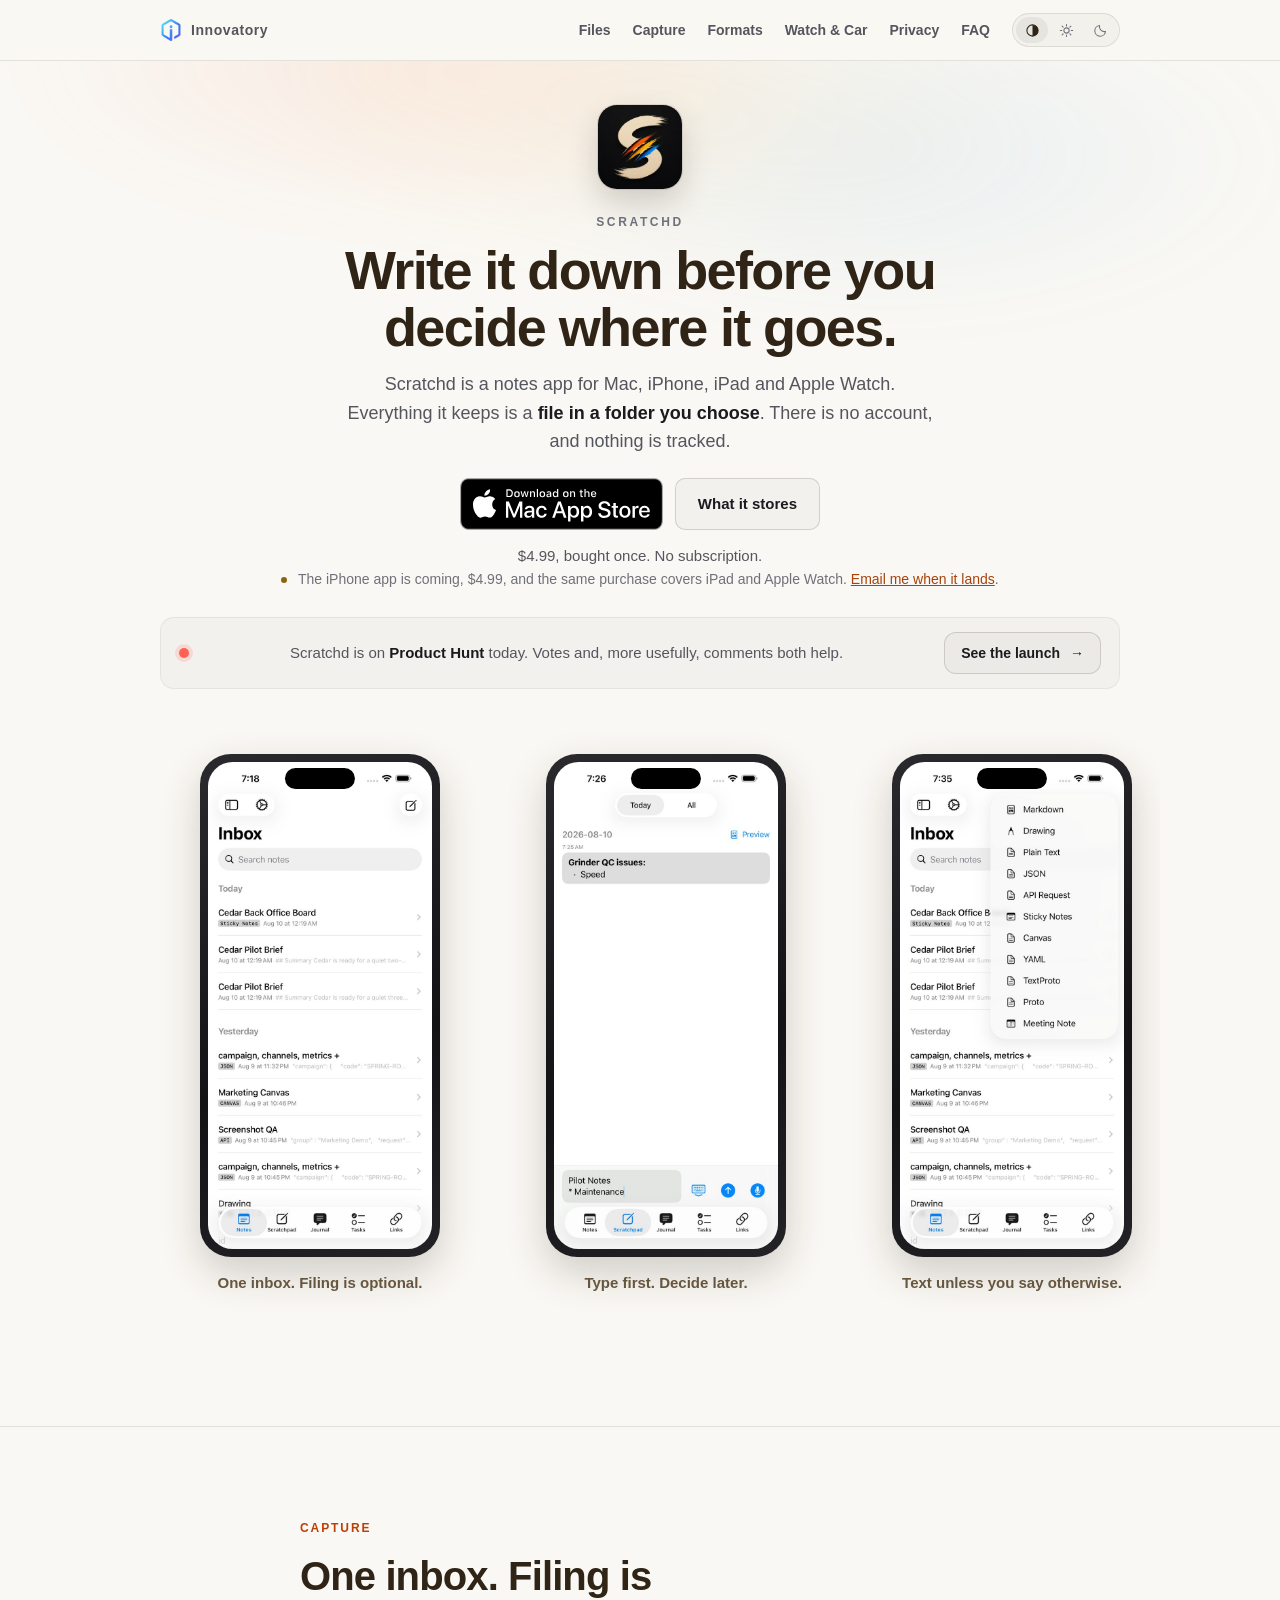
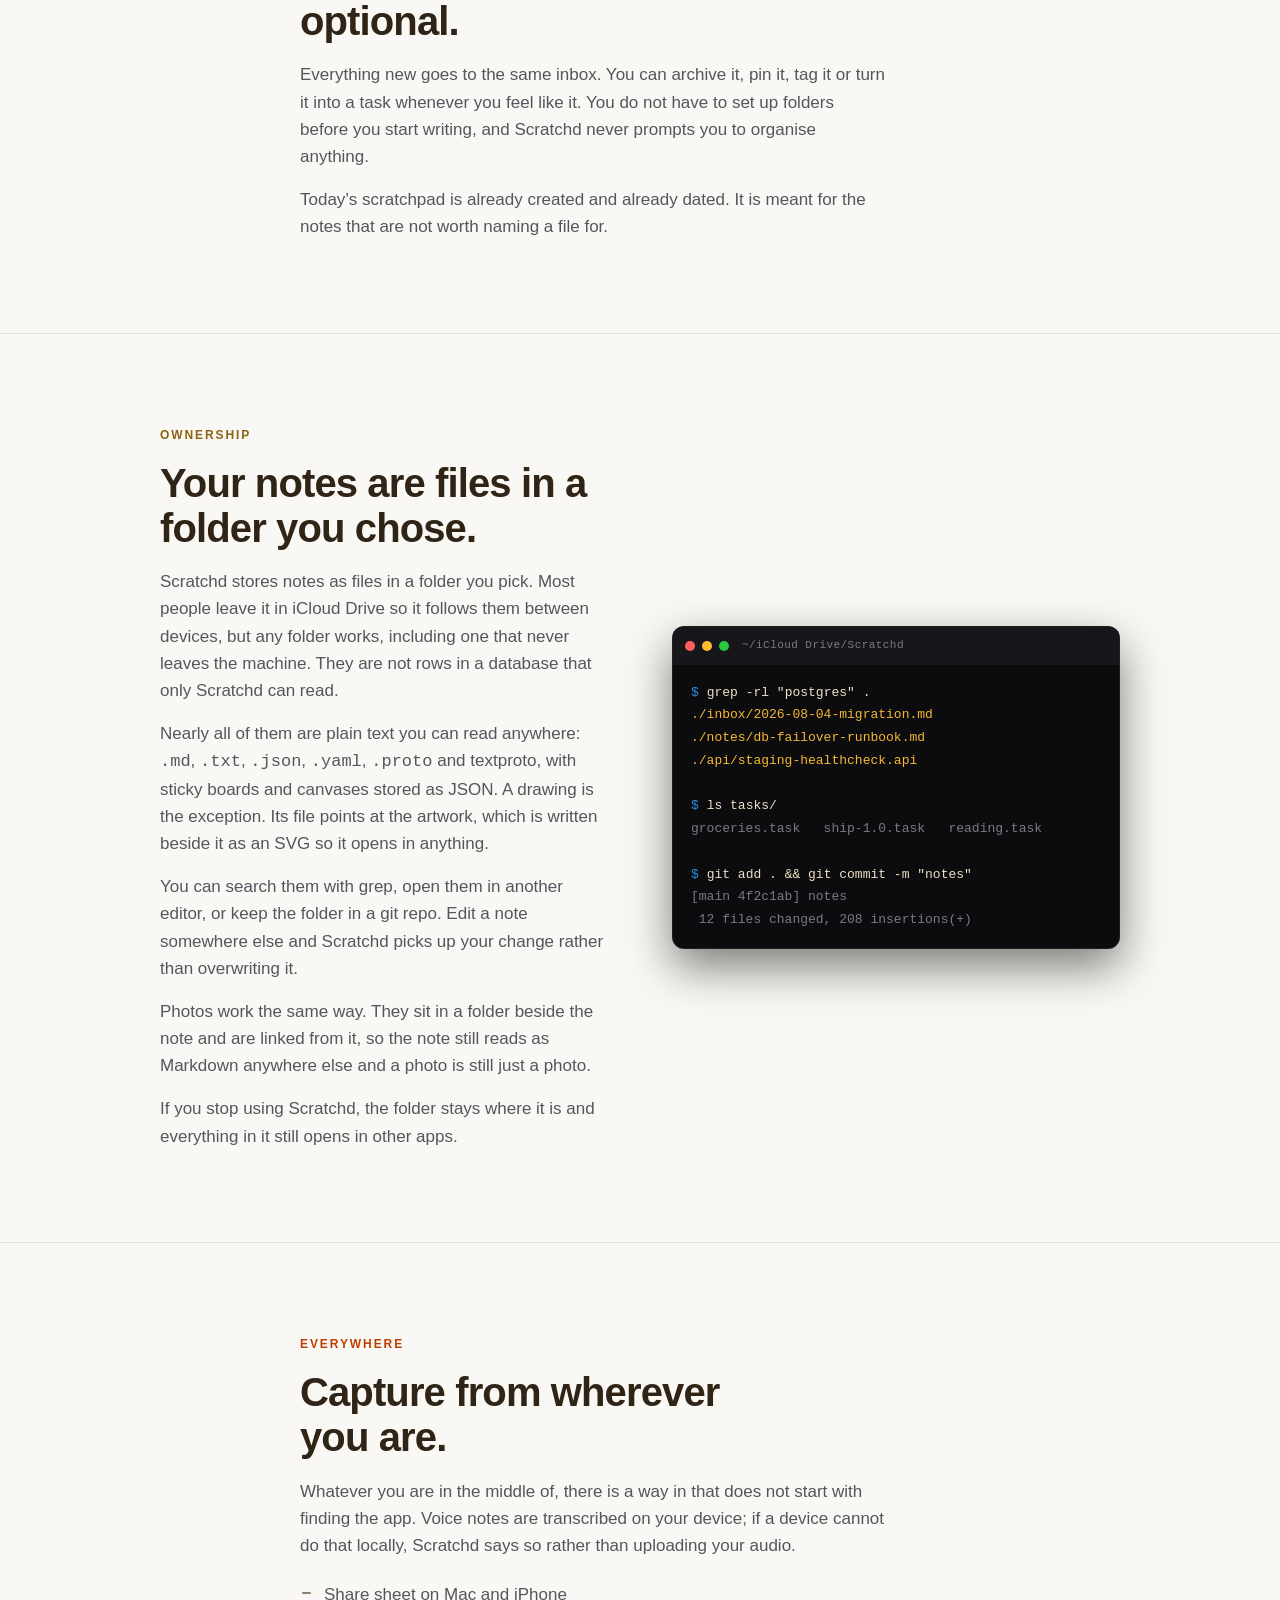
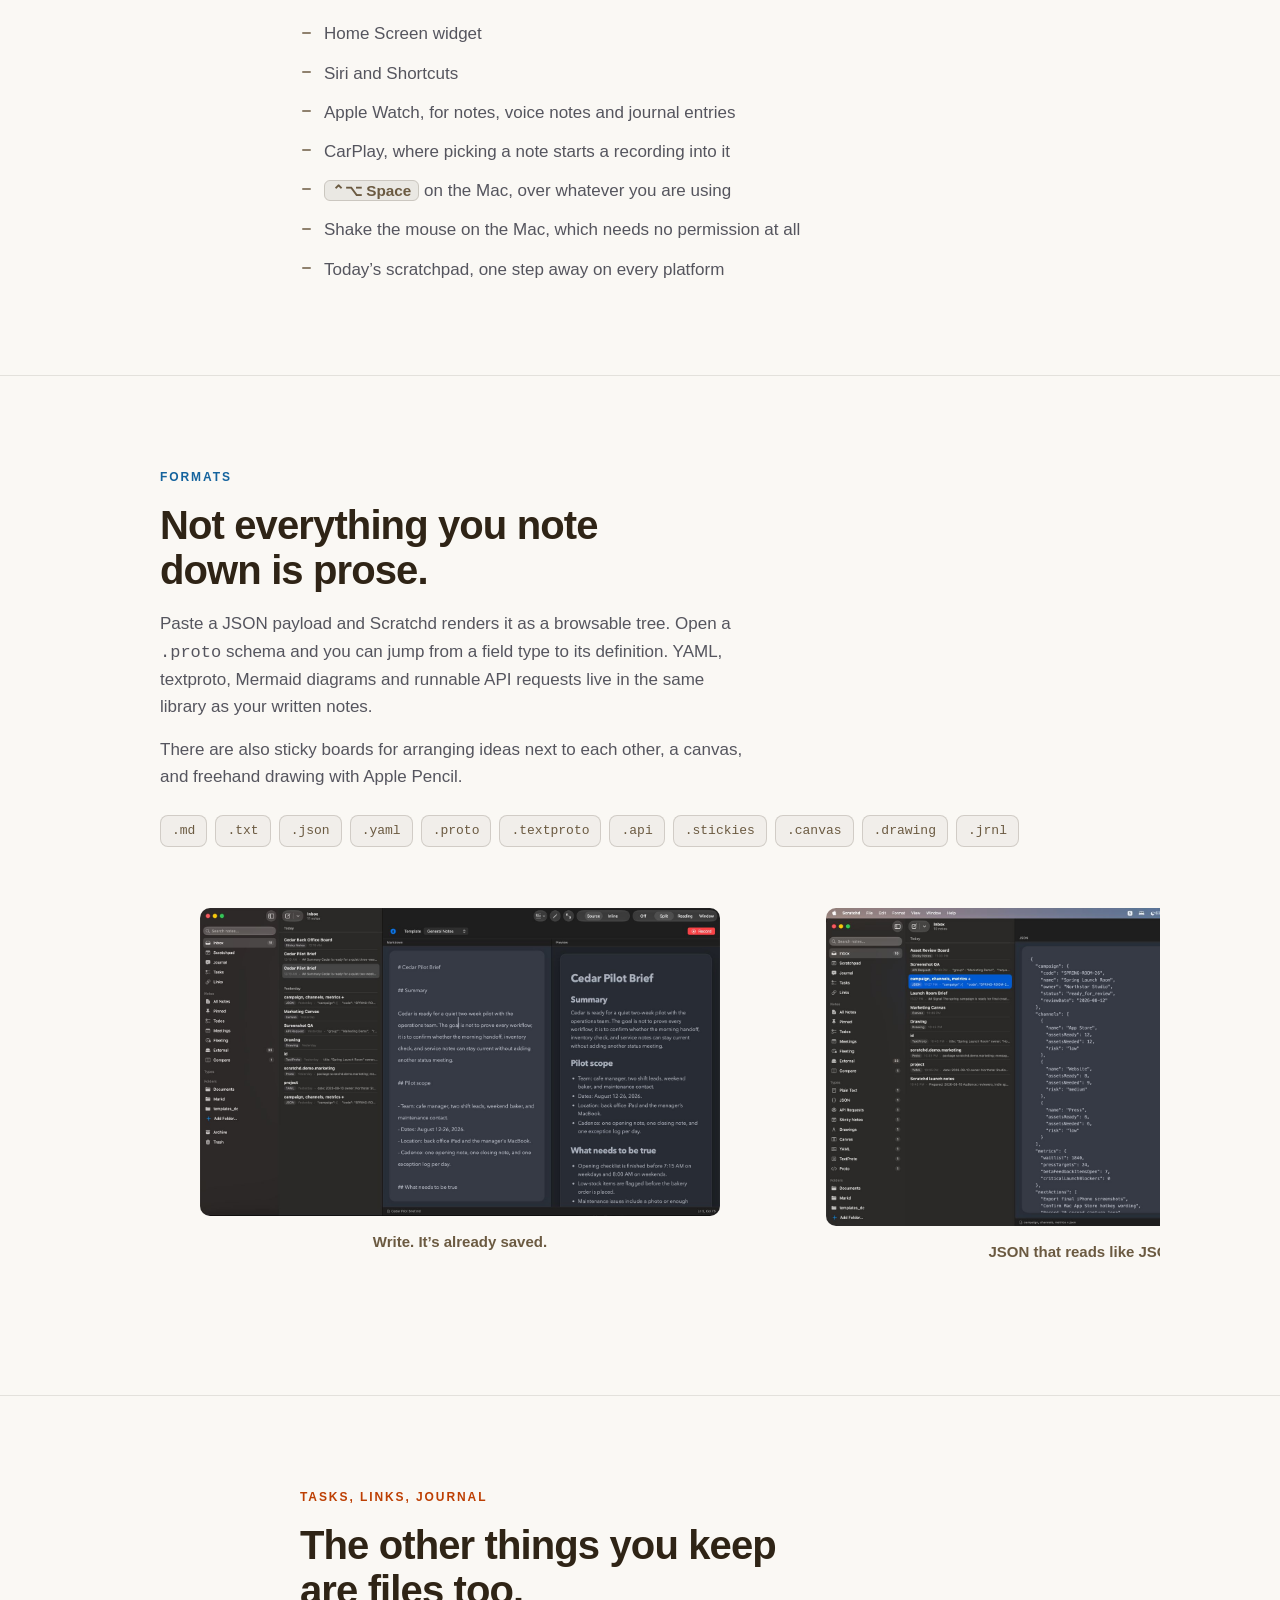
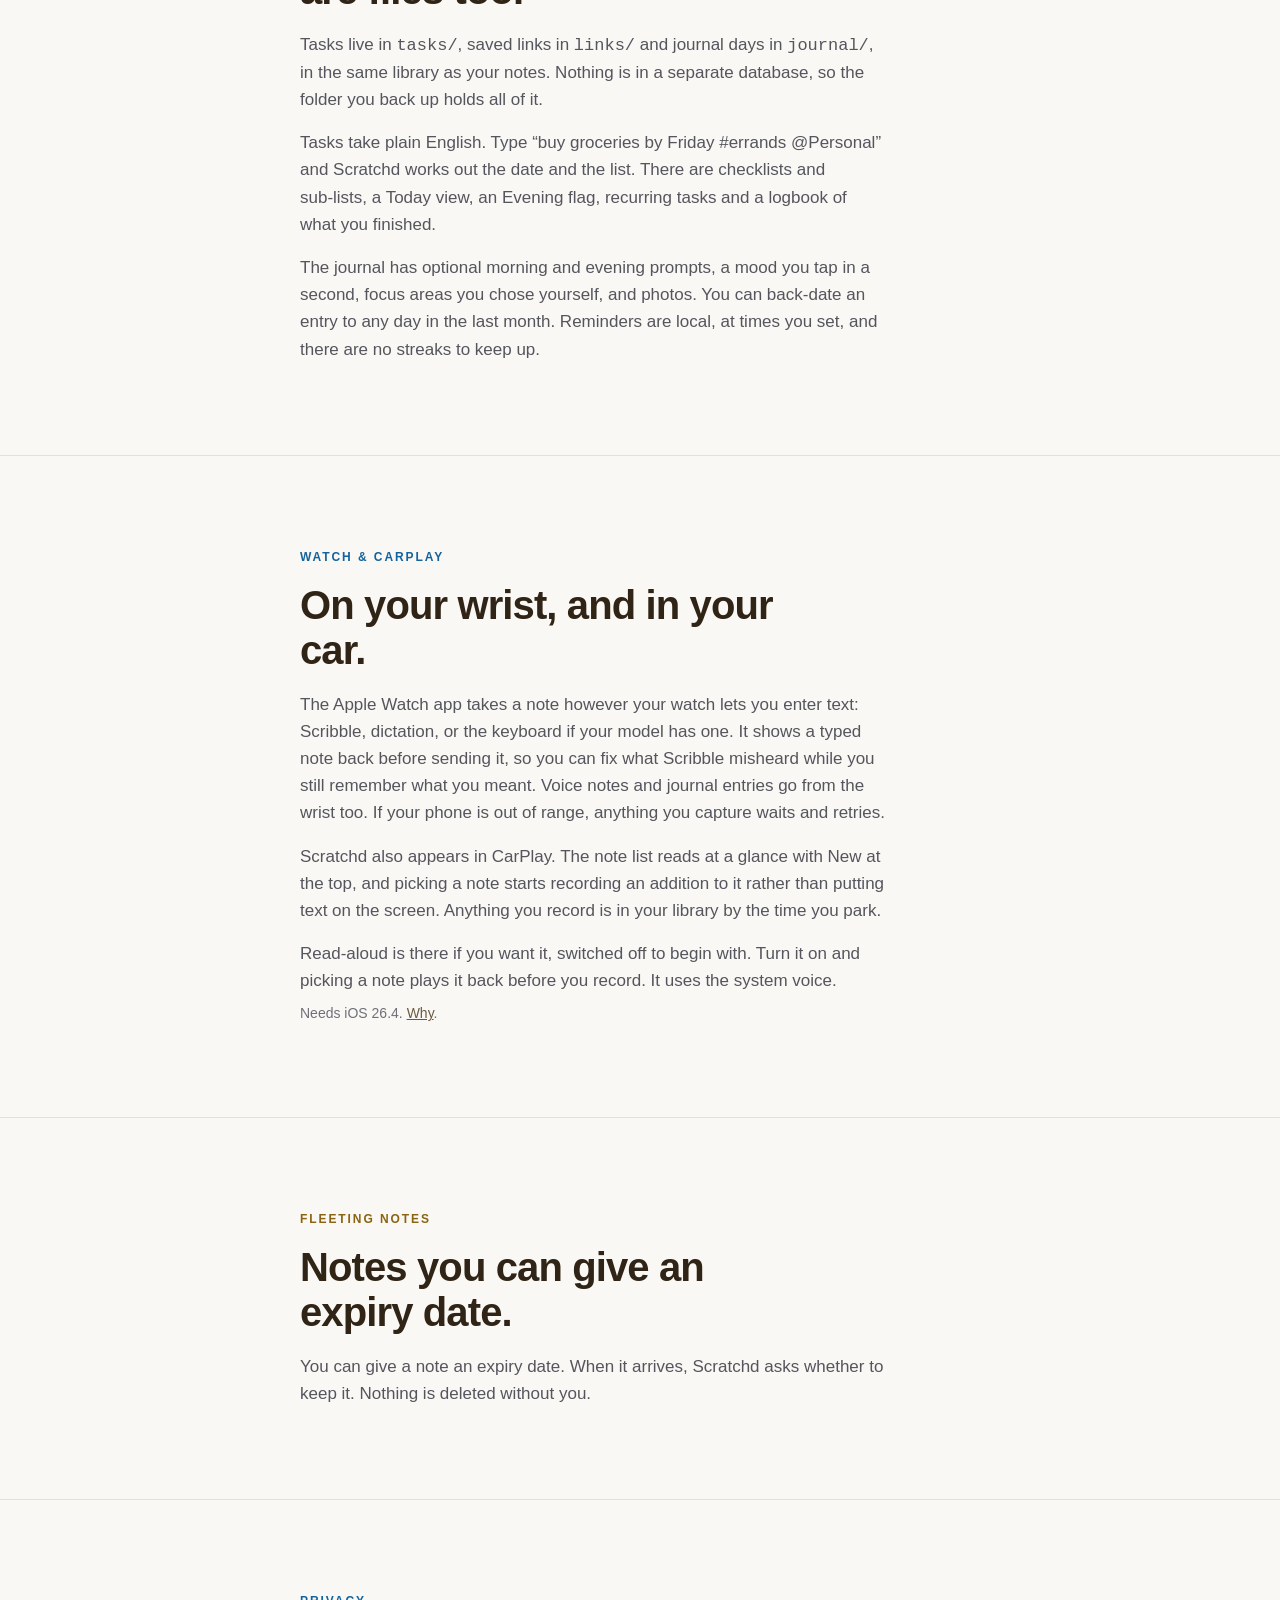
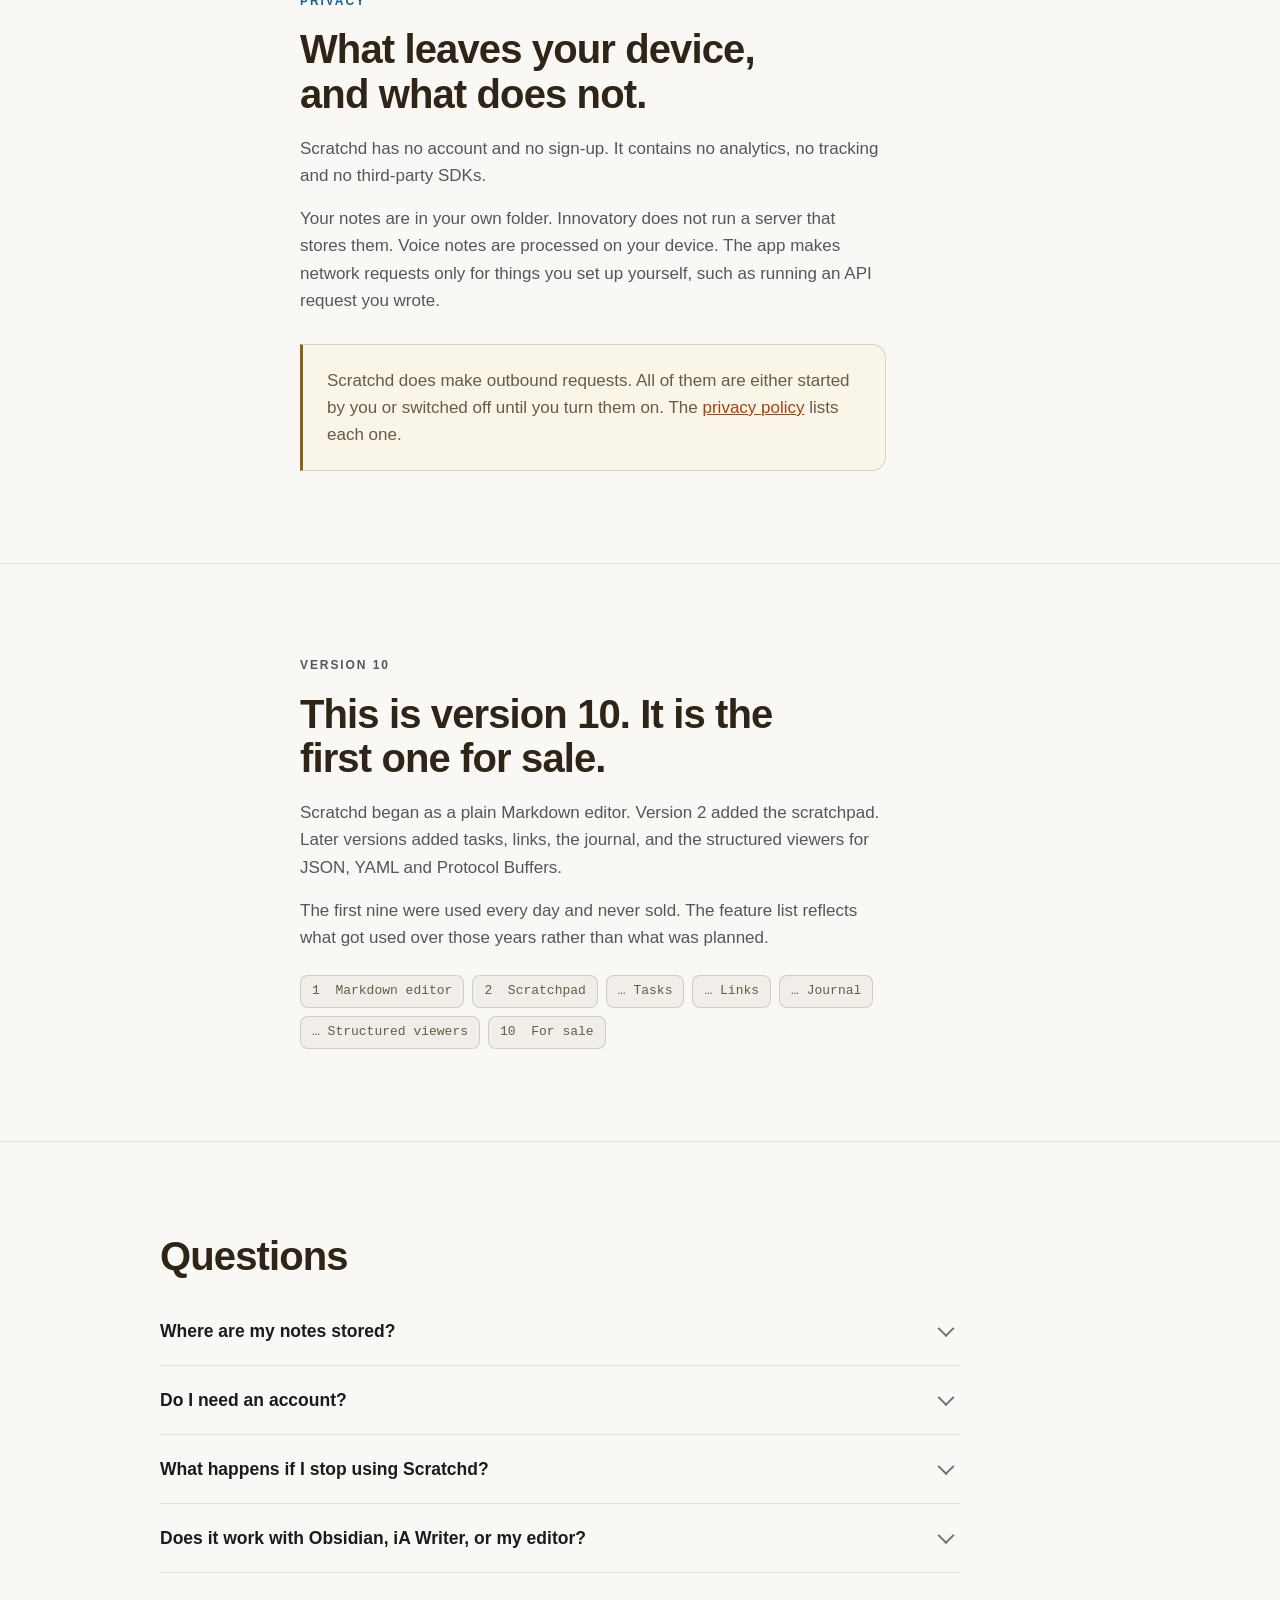
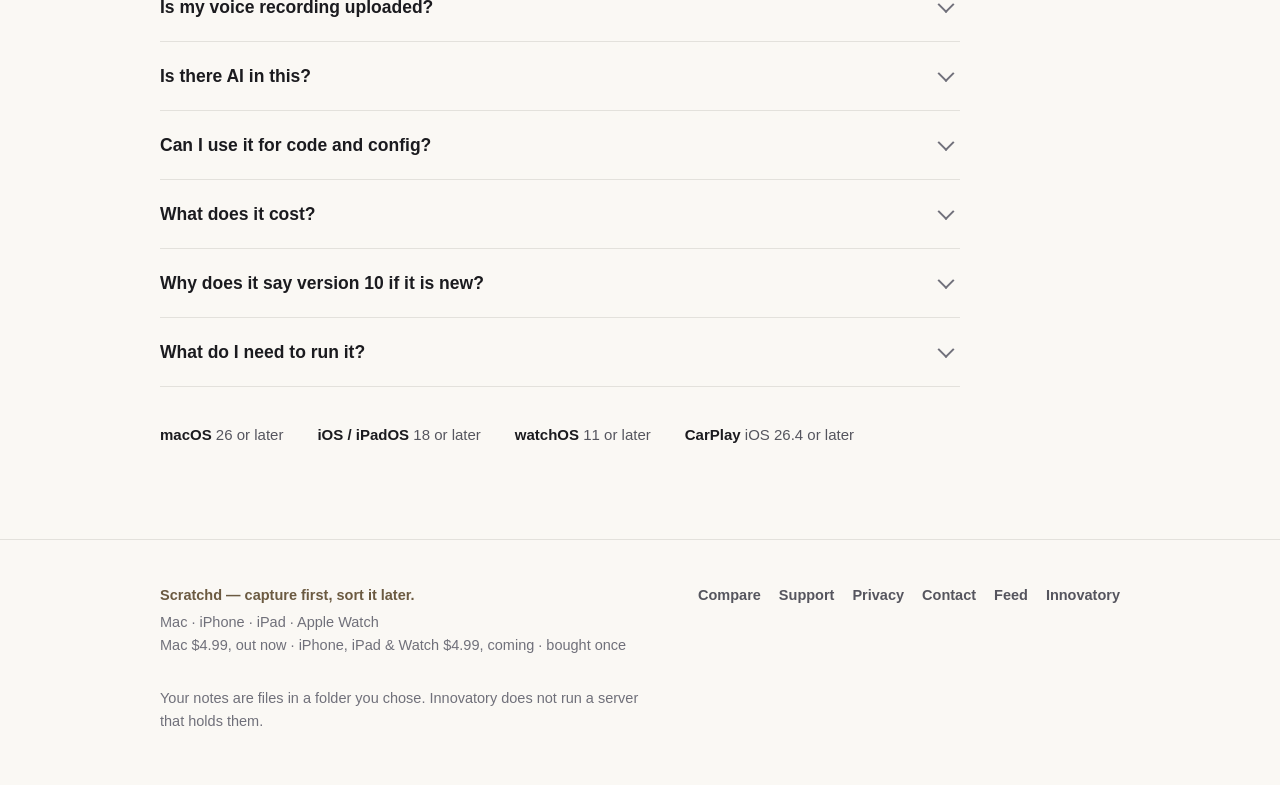
==== commit f9e1fbd0: "Say the iPhone purchase covers iPad and Watch '$4.99 for all three' reads as a bundle price for thre" ====
--- a/scratchd/index.html
+++ b/scratchd/index.html
@@ -180,8 +180,8 @@
 
         <p class="availability">
           <span class="dot" aria-hidden="true"></span>
-          iPhone, iPad and Apple&nbsp;Watch are coming, $4.99 for all three.
-          <a href="mailto:hello@innovatory.xyz?subject=Scratchd%20for%20iPhone&amp;body=Let%20me%20know%20when%20the%20iPhone%20app%20is%20out.">Email me when they land</a>.
+          The iPhone app is coming, $4.99, and the same purchase covers iPad and Apple&nbsp;Watch.
+          <a href="mailto:hello@innovatory.xyz?subject=Scratchd%20for%20iPhone&amp;body=Let%20me%20know%20when%20the%20iPhone%20app%20is%20out.">Email me when it lands</a>.
         </p>
 
         <!-- Launch-day Product Hunt strip. Remove this block once the launch is over. -->
--- a/scratchd/scratchd.css
+++ b/scratchd/scratchd.css
@@ -945,7 +945,12 @@
   margin: -6px;
 }
 
-.store-badge img { display: block; height: 40px; width: auto; }
+/* 52px to sit level with the ghost button beside it, scaled proportionally
+   from the supplied 156.1x40 so the artwork is not distorted. The button's
+   corner radius is matched to the badge's at this size rather than the other
+   way round, since the badge's radius is baked into Apple's SVG. */
+.store-badge img { display: block; height: 52px; width: auto; }
+.cta-row .btn { border-radius: 10px; }
 .store-badge:focus-visible { outline: 2px solid var(--cream); outline-offset: 2px; }
 
 /* These need to out-specify `.store-badge img` above, which sets display:block.
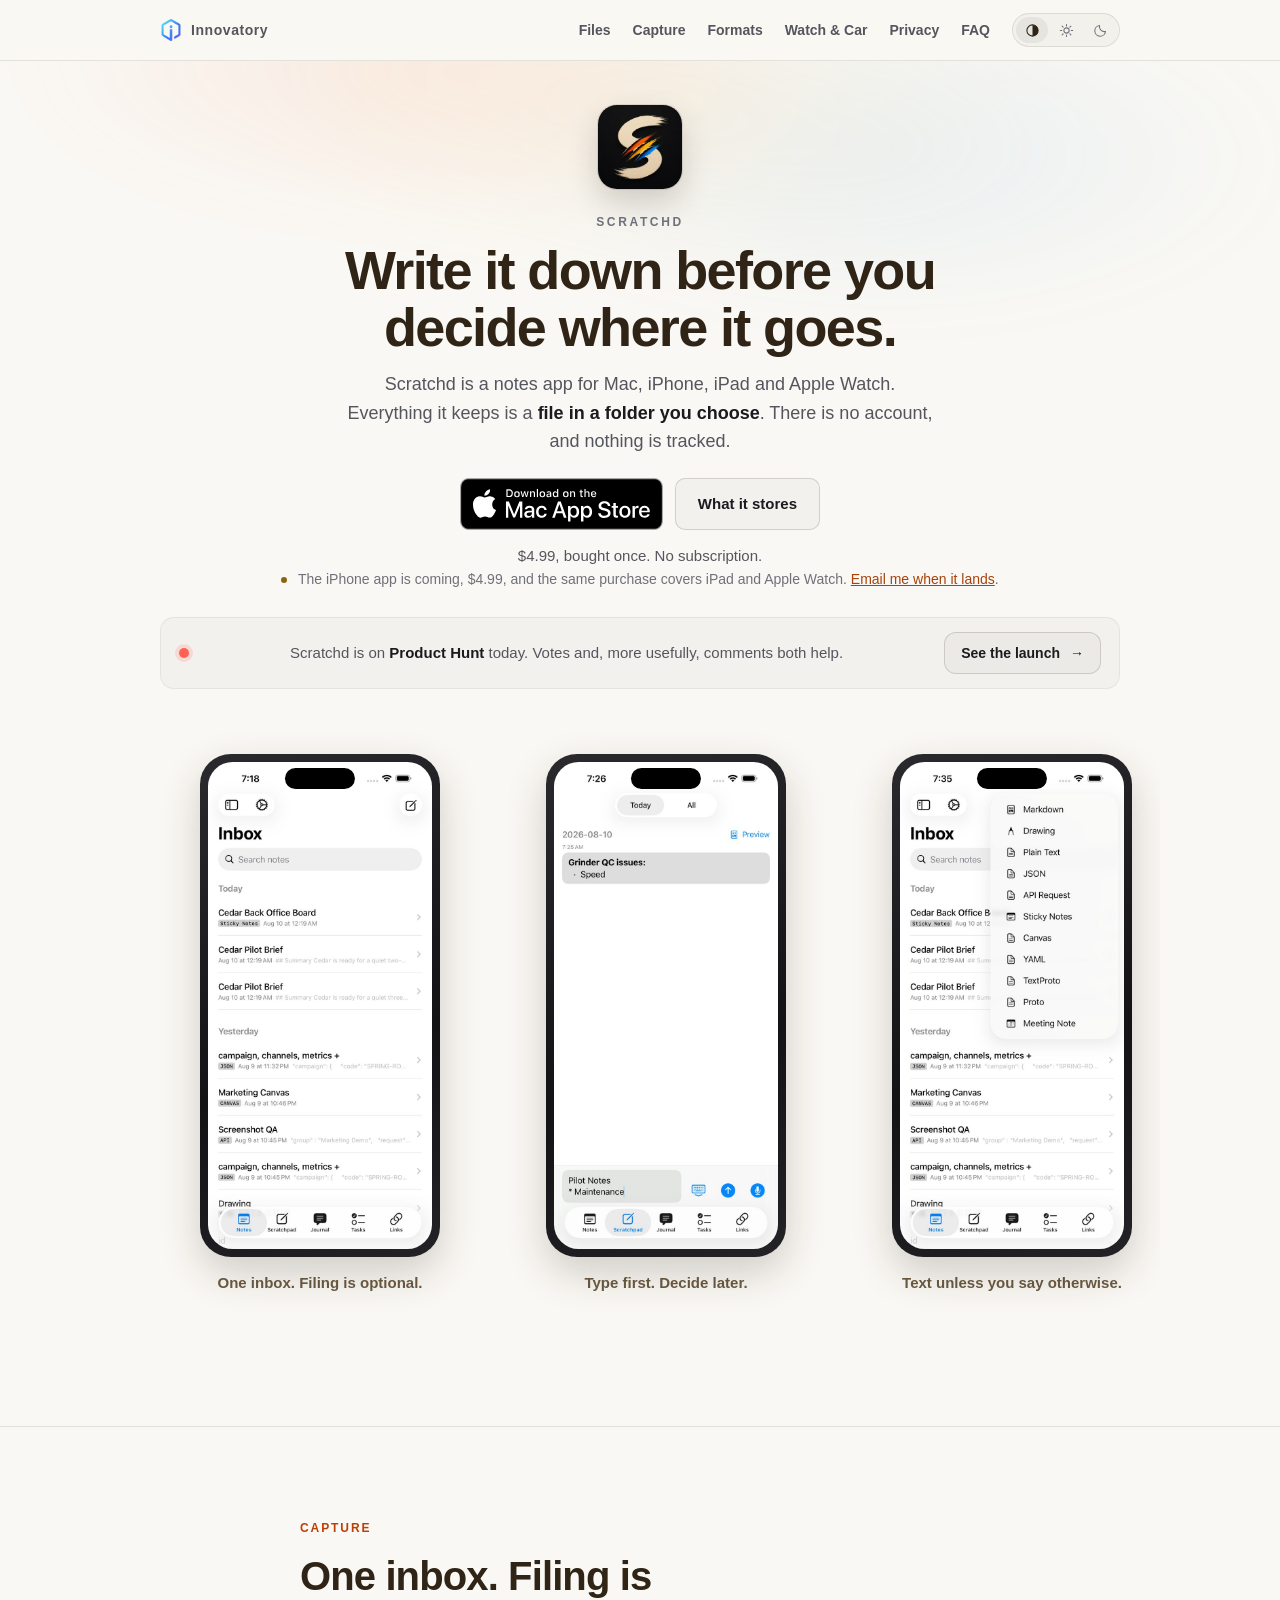
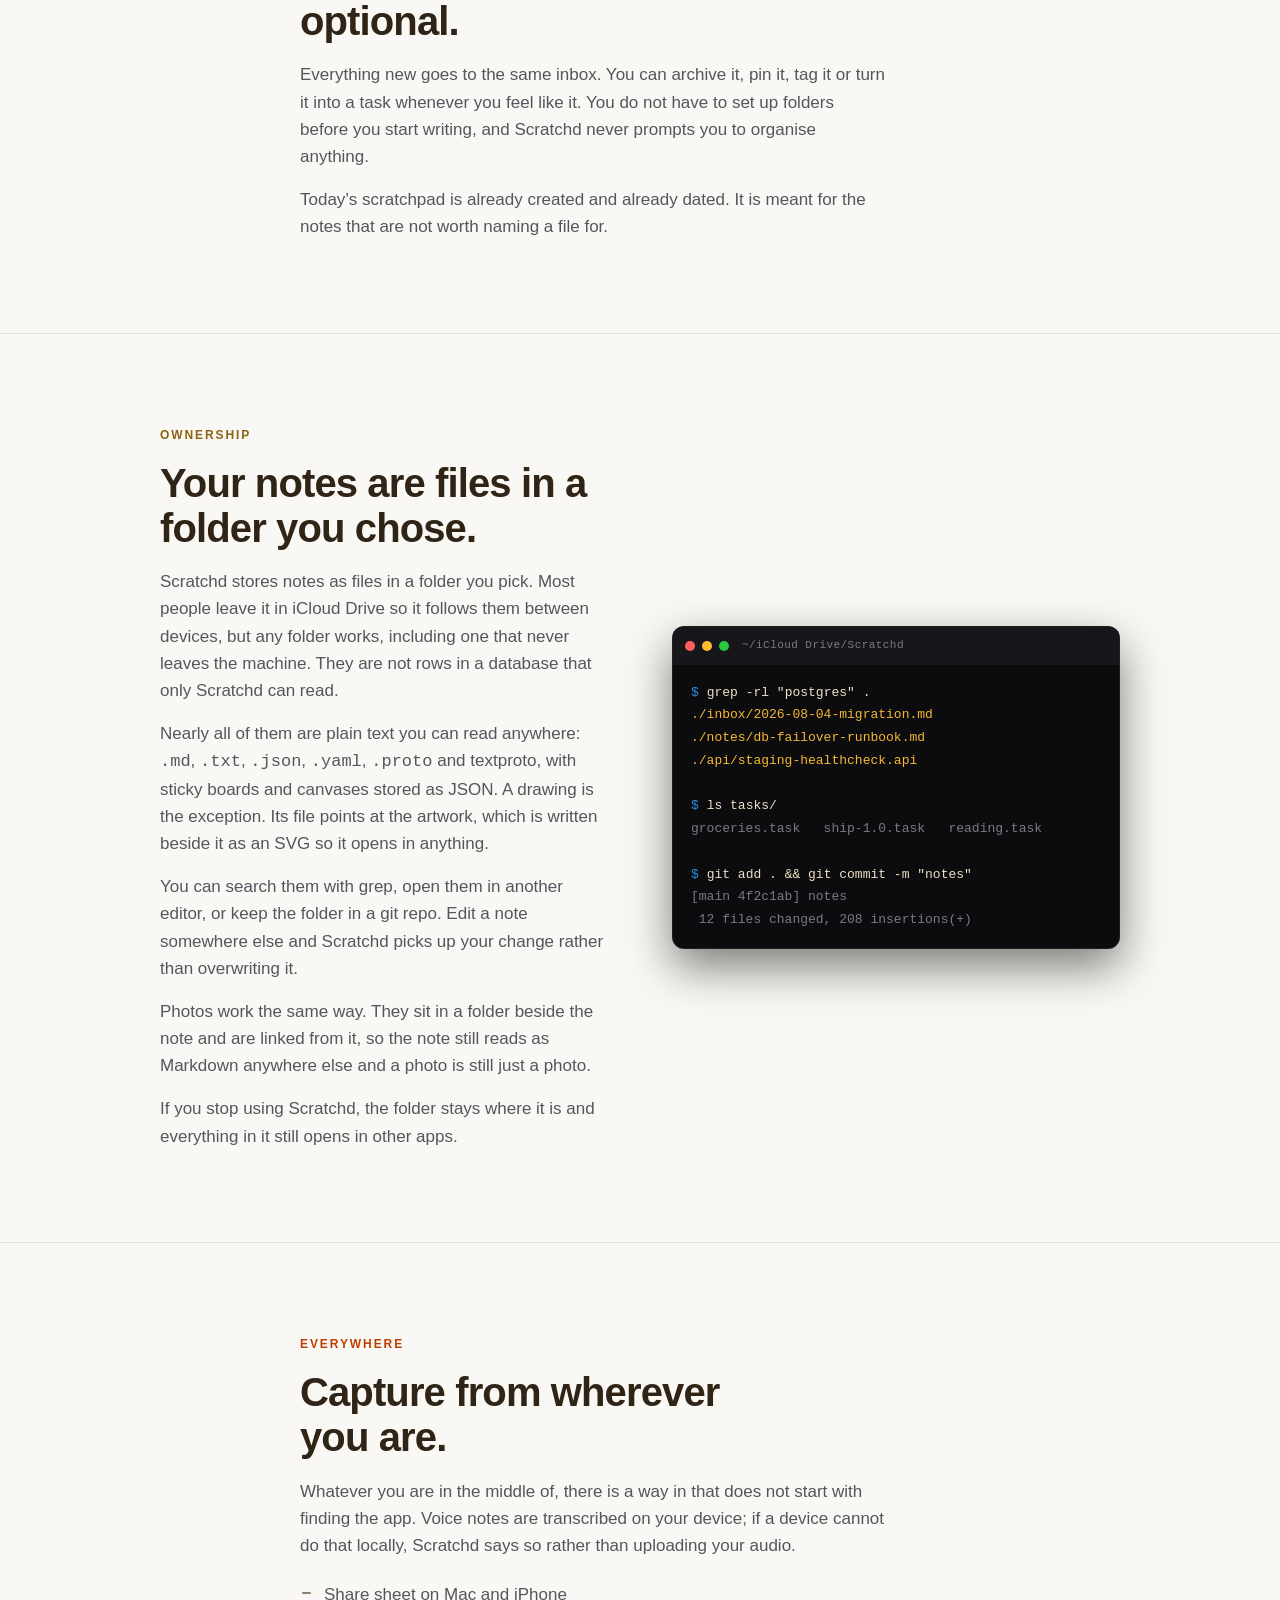
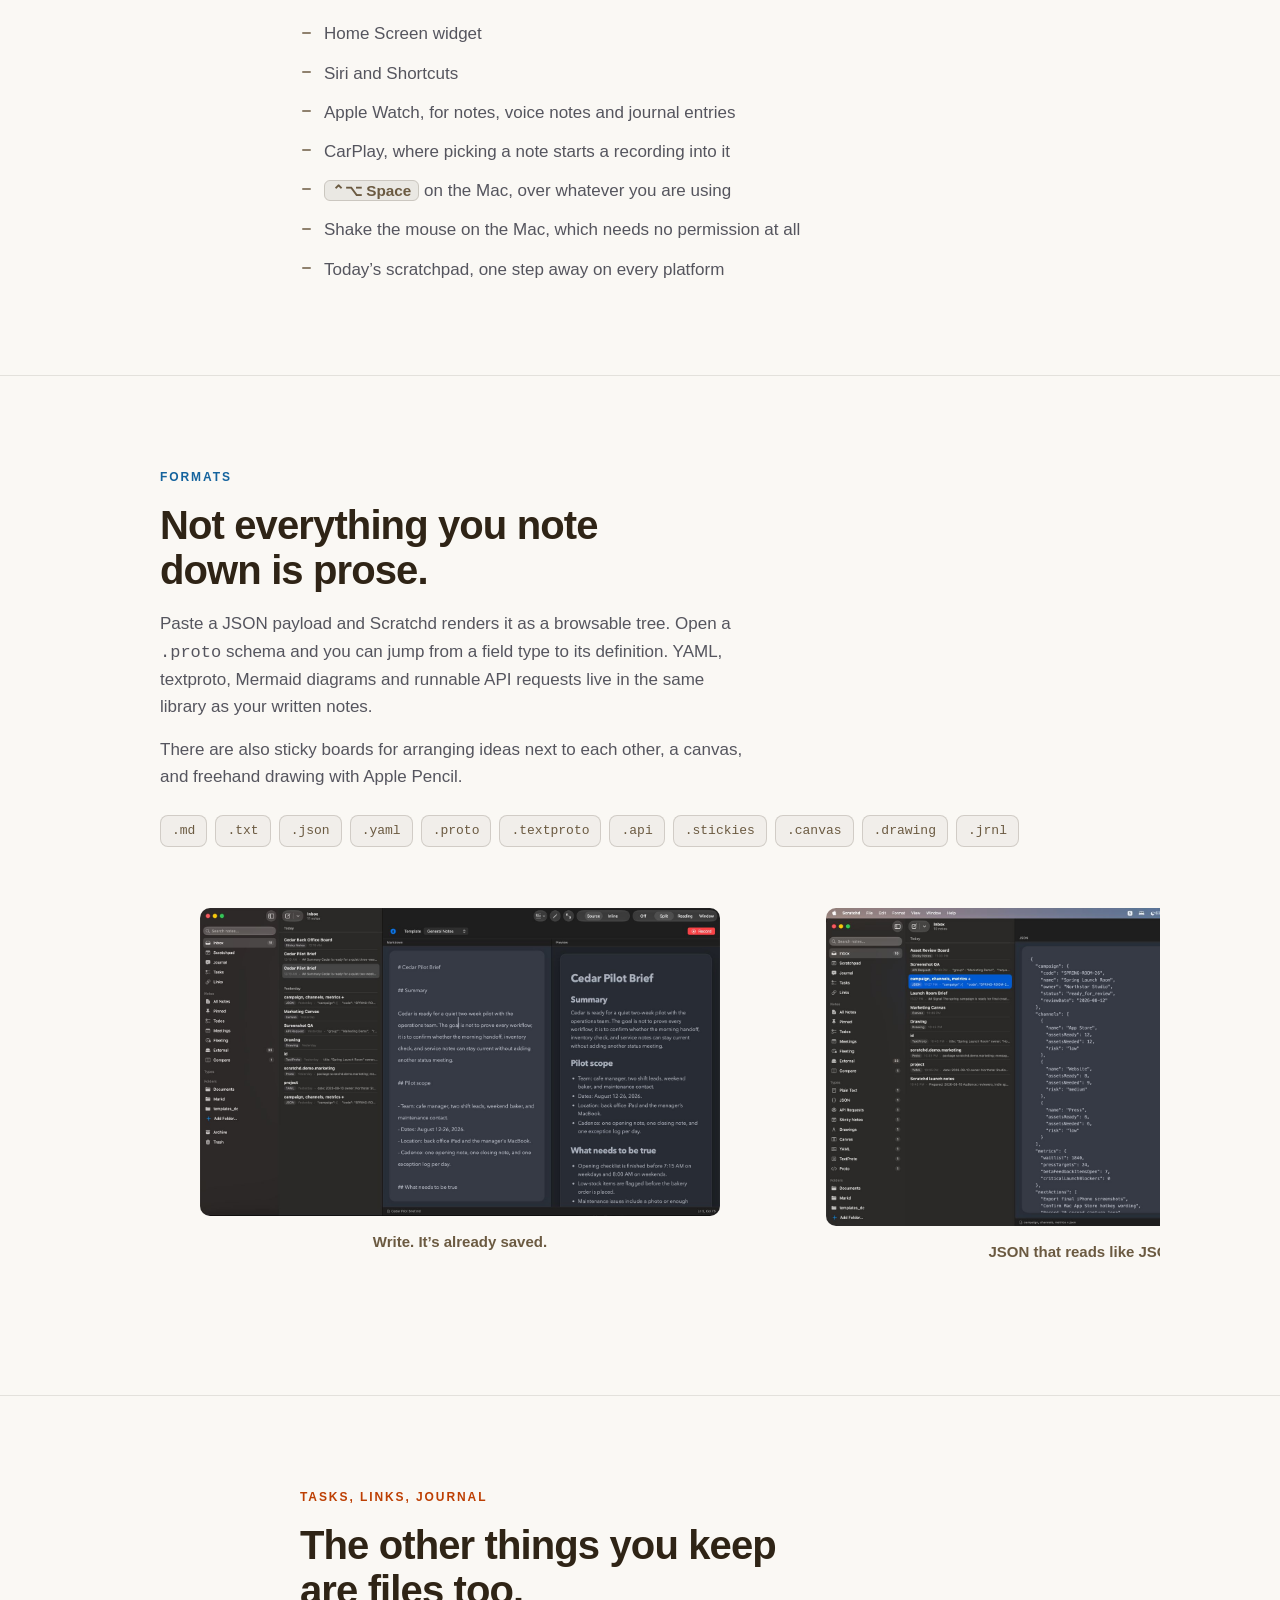
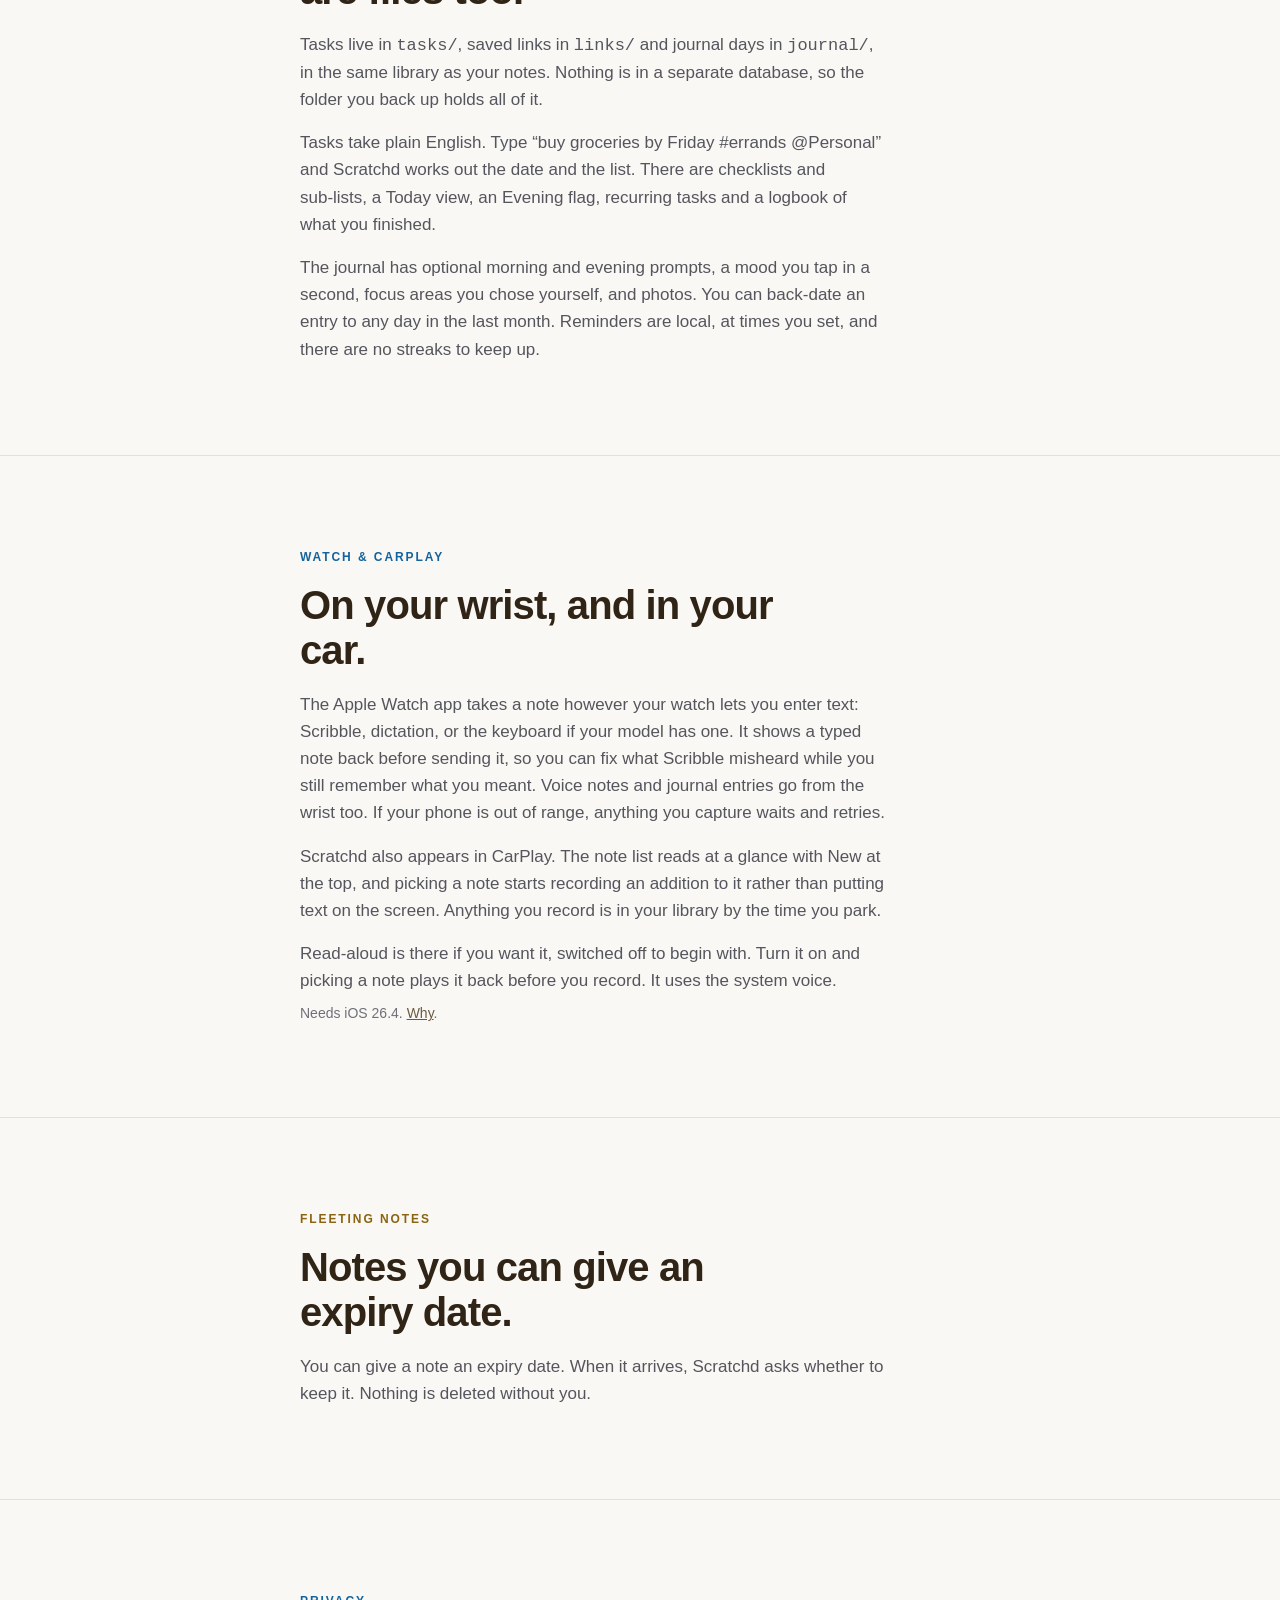
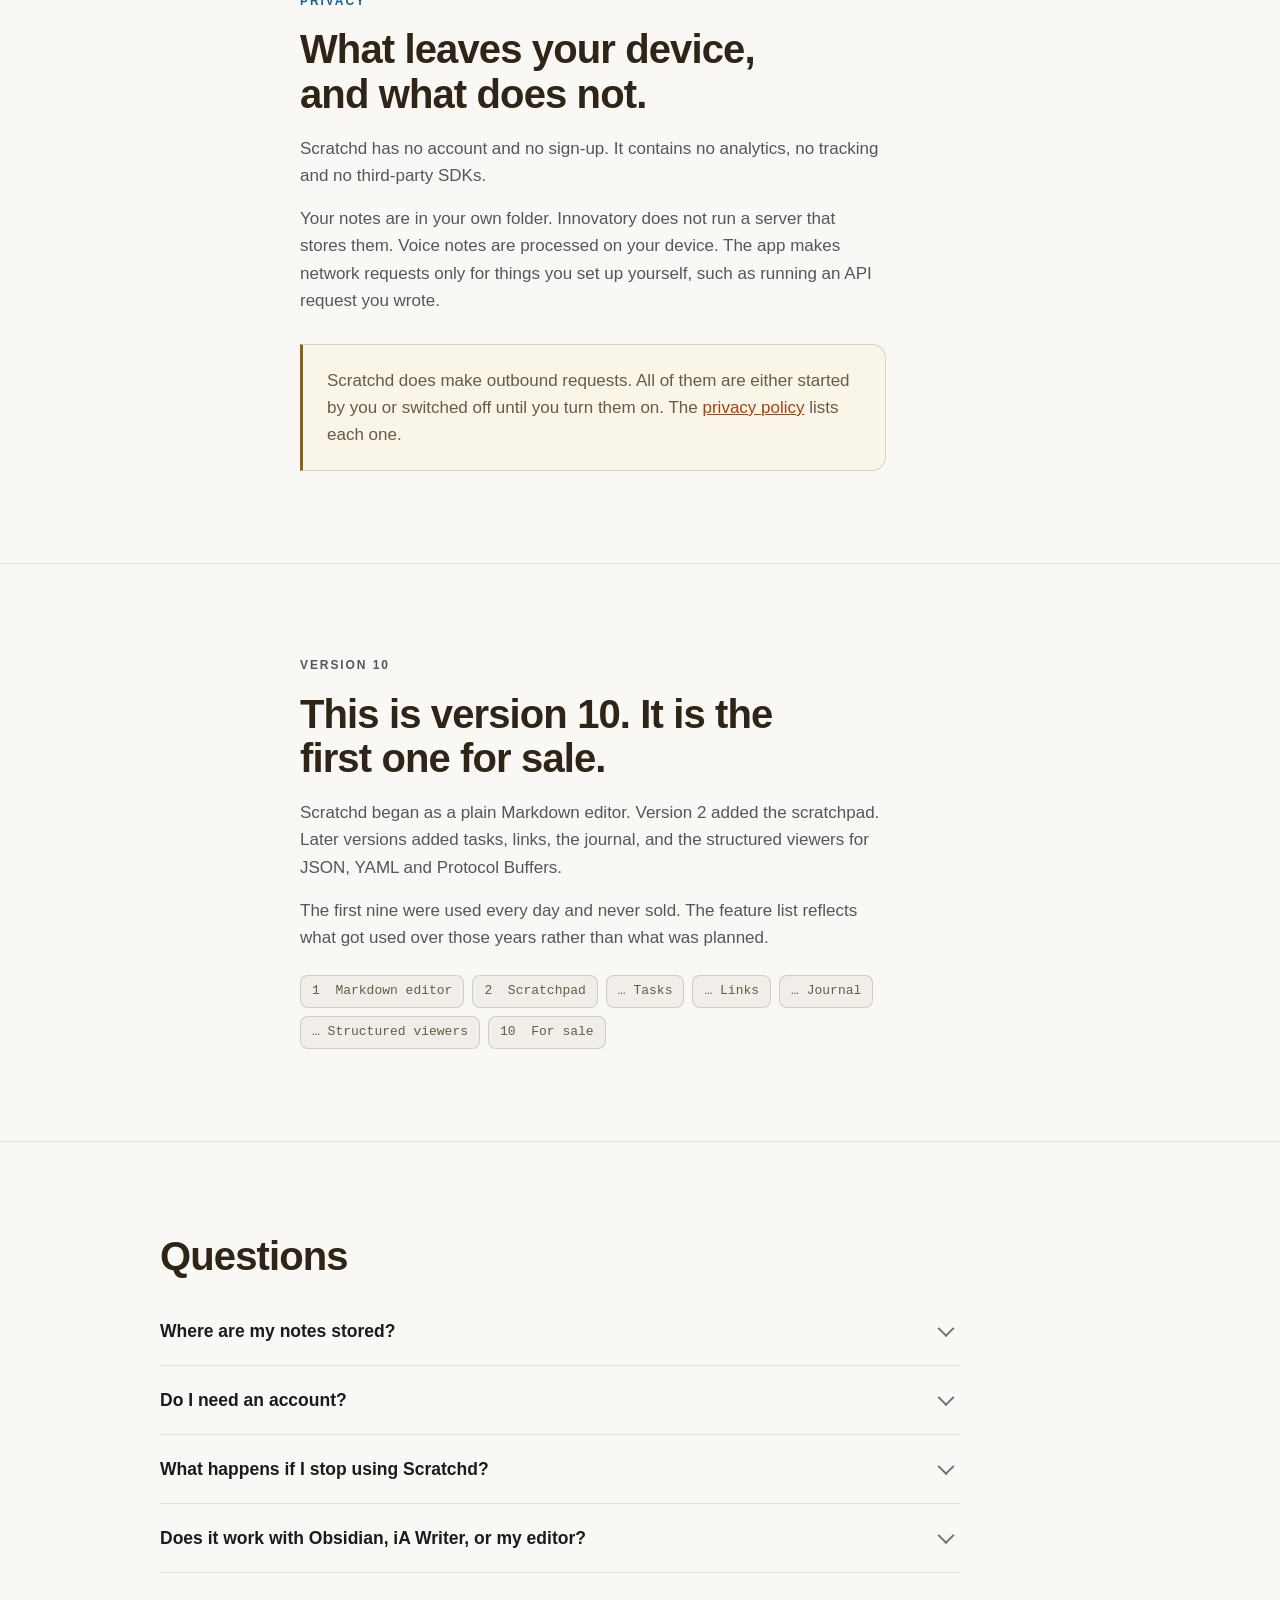
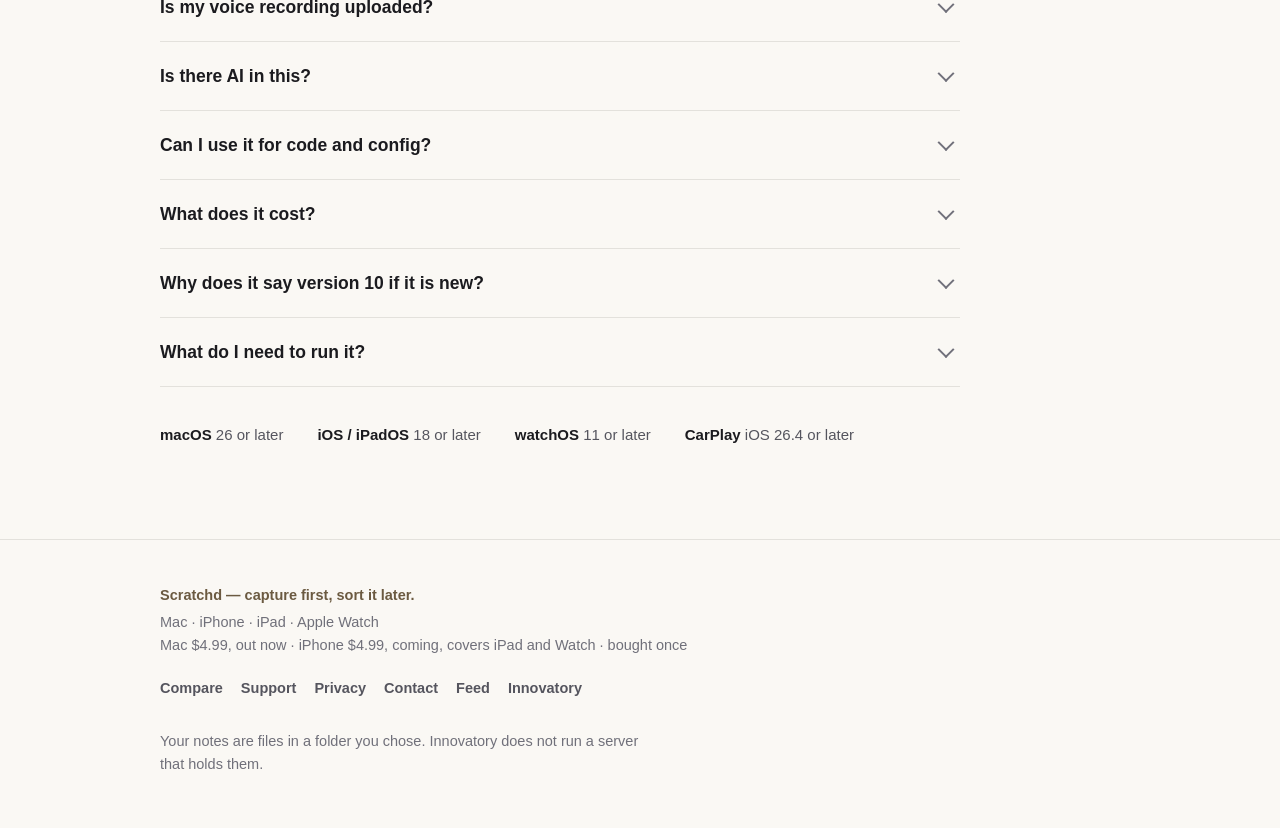
==== commit 0e4a0bfd: "Match the footer and lab card to the hero's pricing wording" ====
--- a/scratchd/index.html
+++ b/scratchd/index.html
@@ -620,7 +620,7 @@
         <div>
           <p class="footer-tag">Scratchd &mdash; capture first, sort it later.</p>
           <p class="footer-plat">Mac &middot; iPhone &middot; iPad &middot; Apple Watch</p>
-          <p class="footer-plat">Mac $4.99, out now &middot; iPhone, iPad &amp; Watch $4.99, coming &middot; bought once</p>
+          <p class="footer-plat">Mac $4.99, out now &middot; iPhone $4.99, coming, covers iPad and Watch &middot; bought once</p>
         </div>
         <div class="footer-links">
           <a href="compare/">Compare</a>
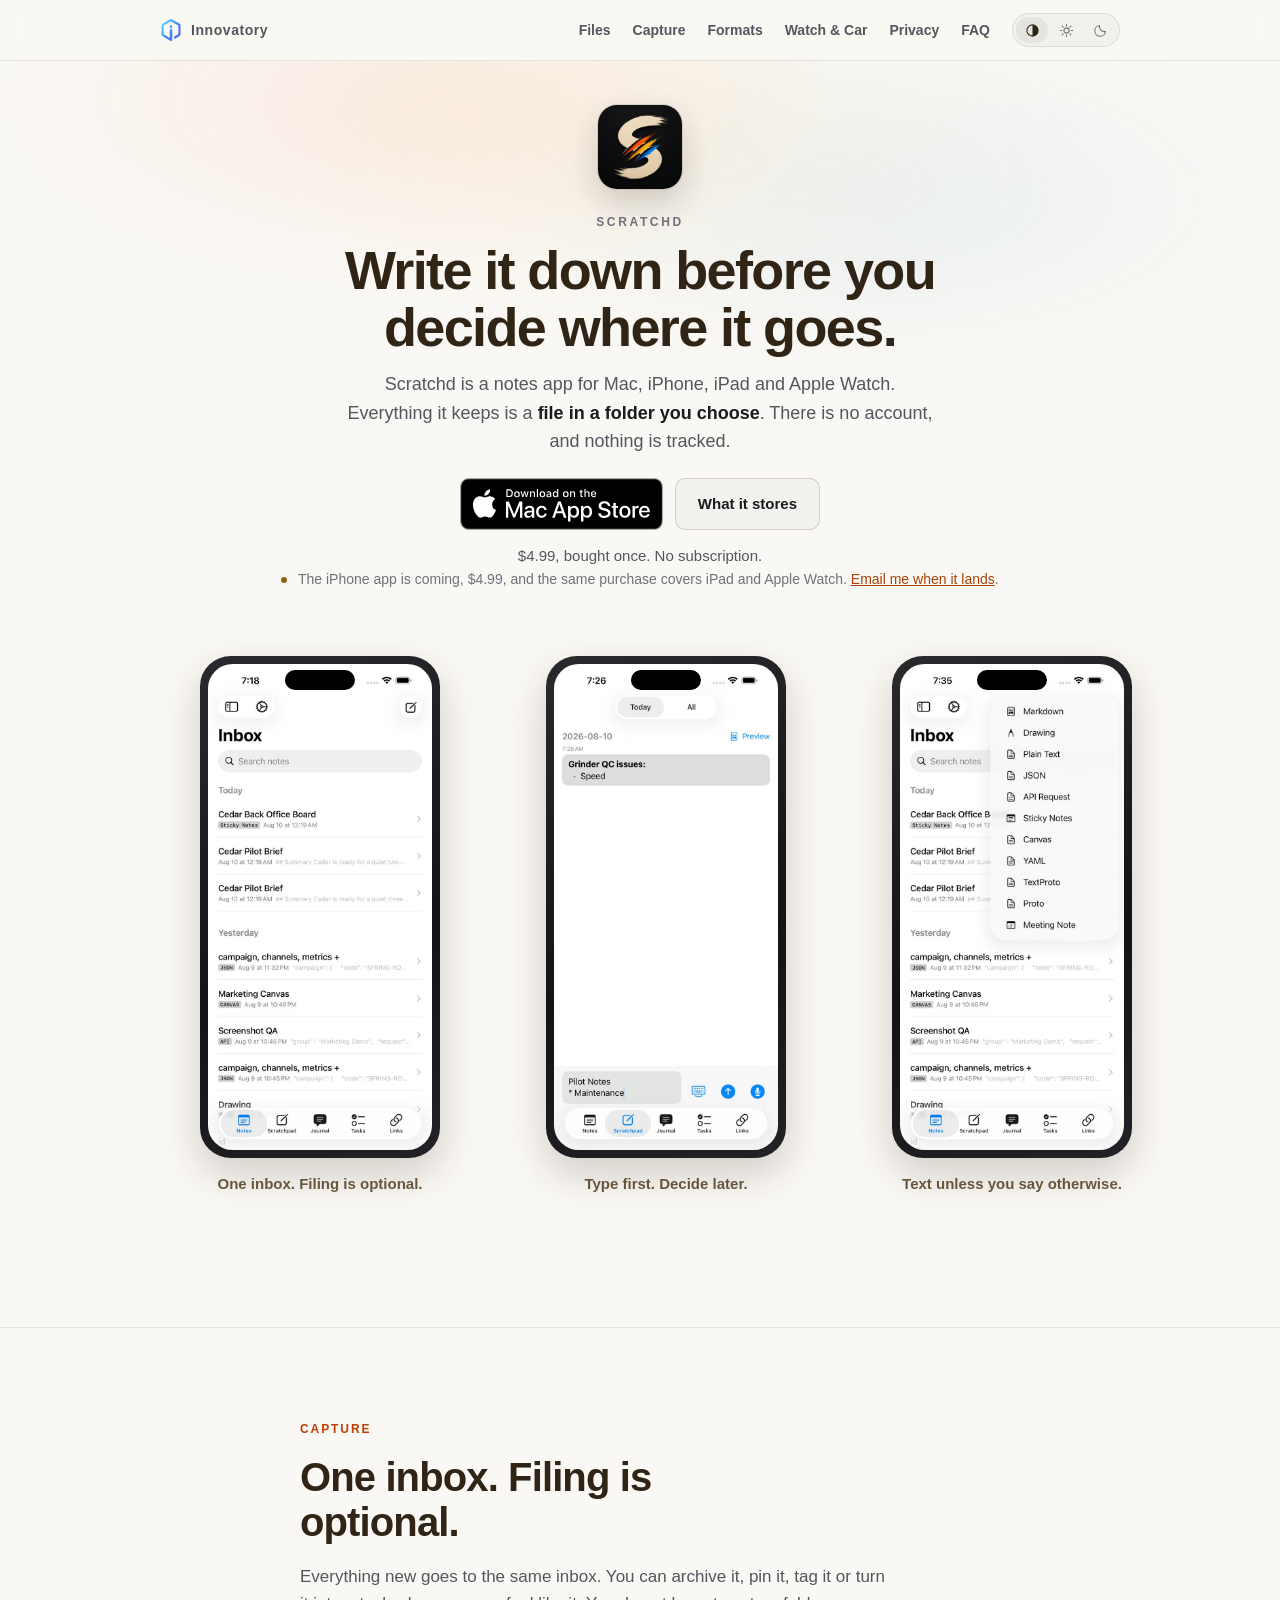
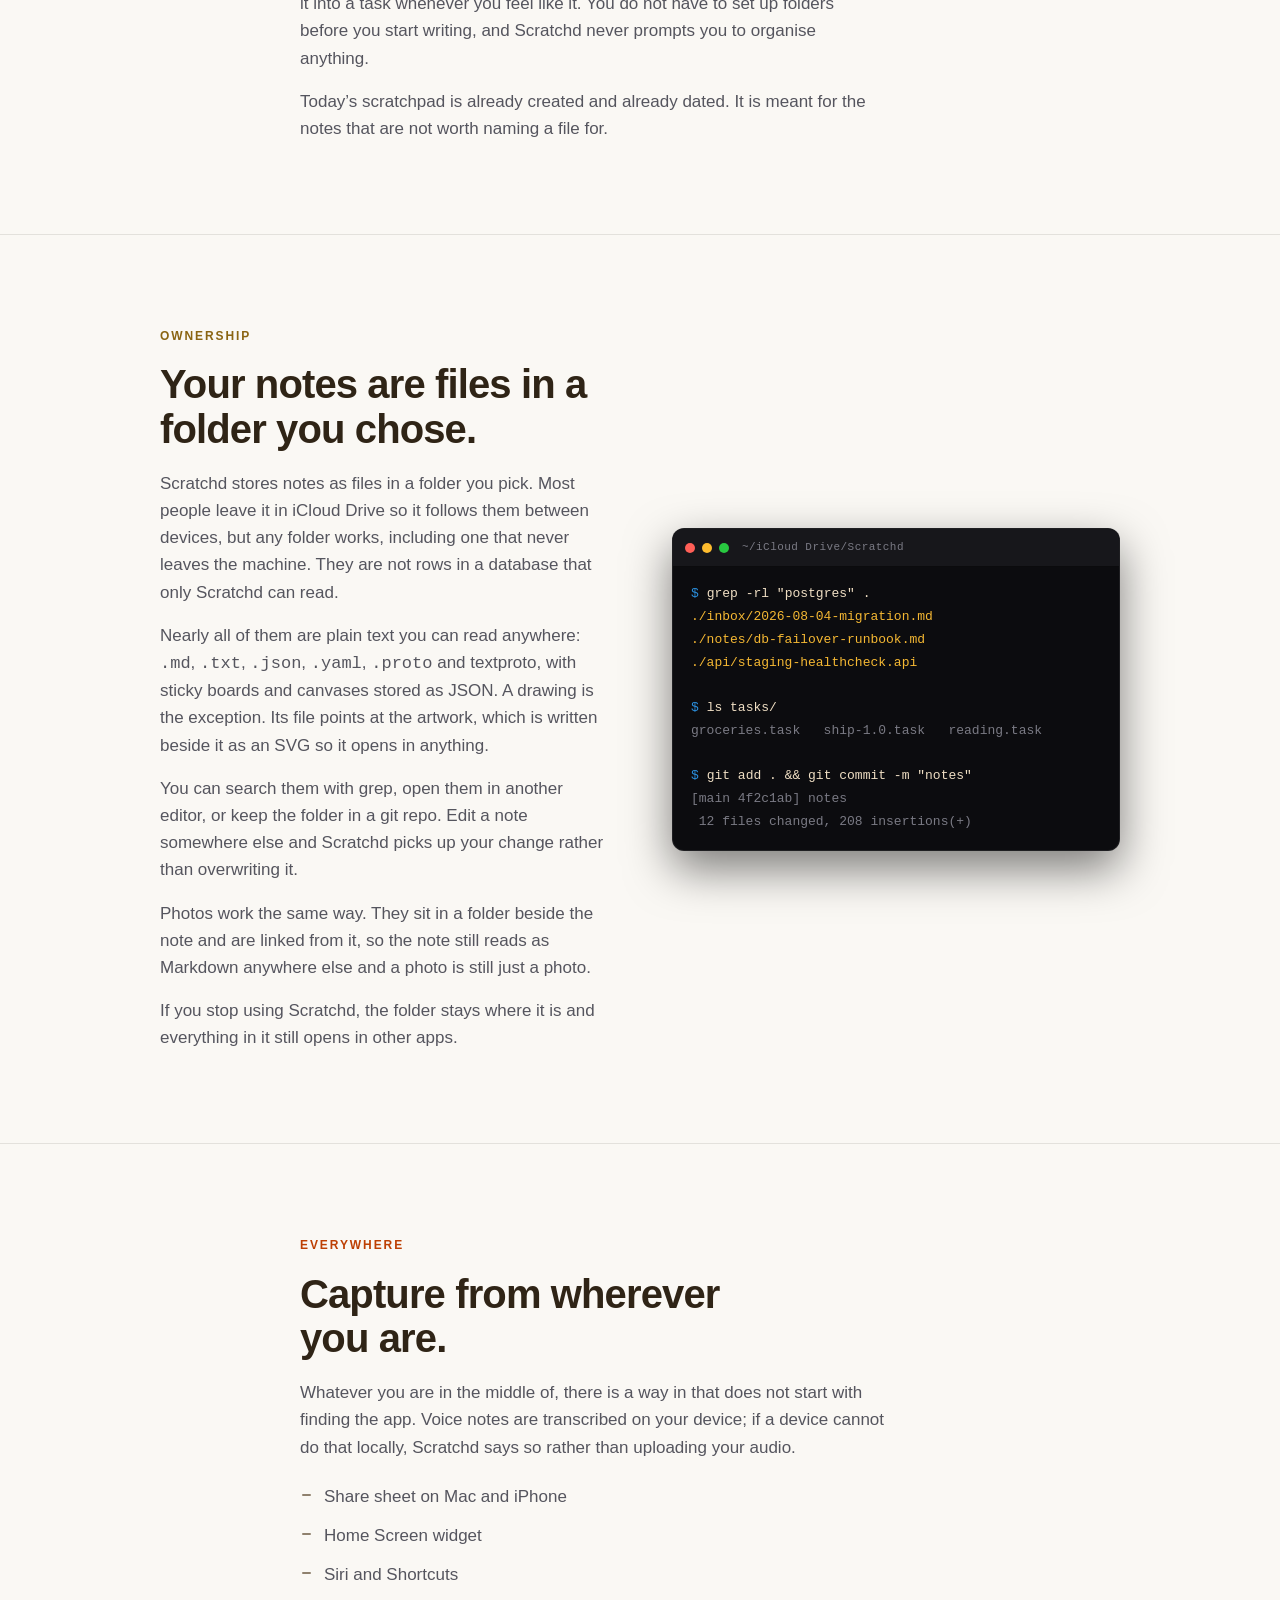
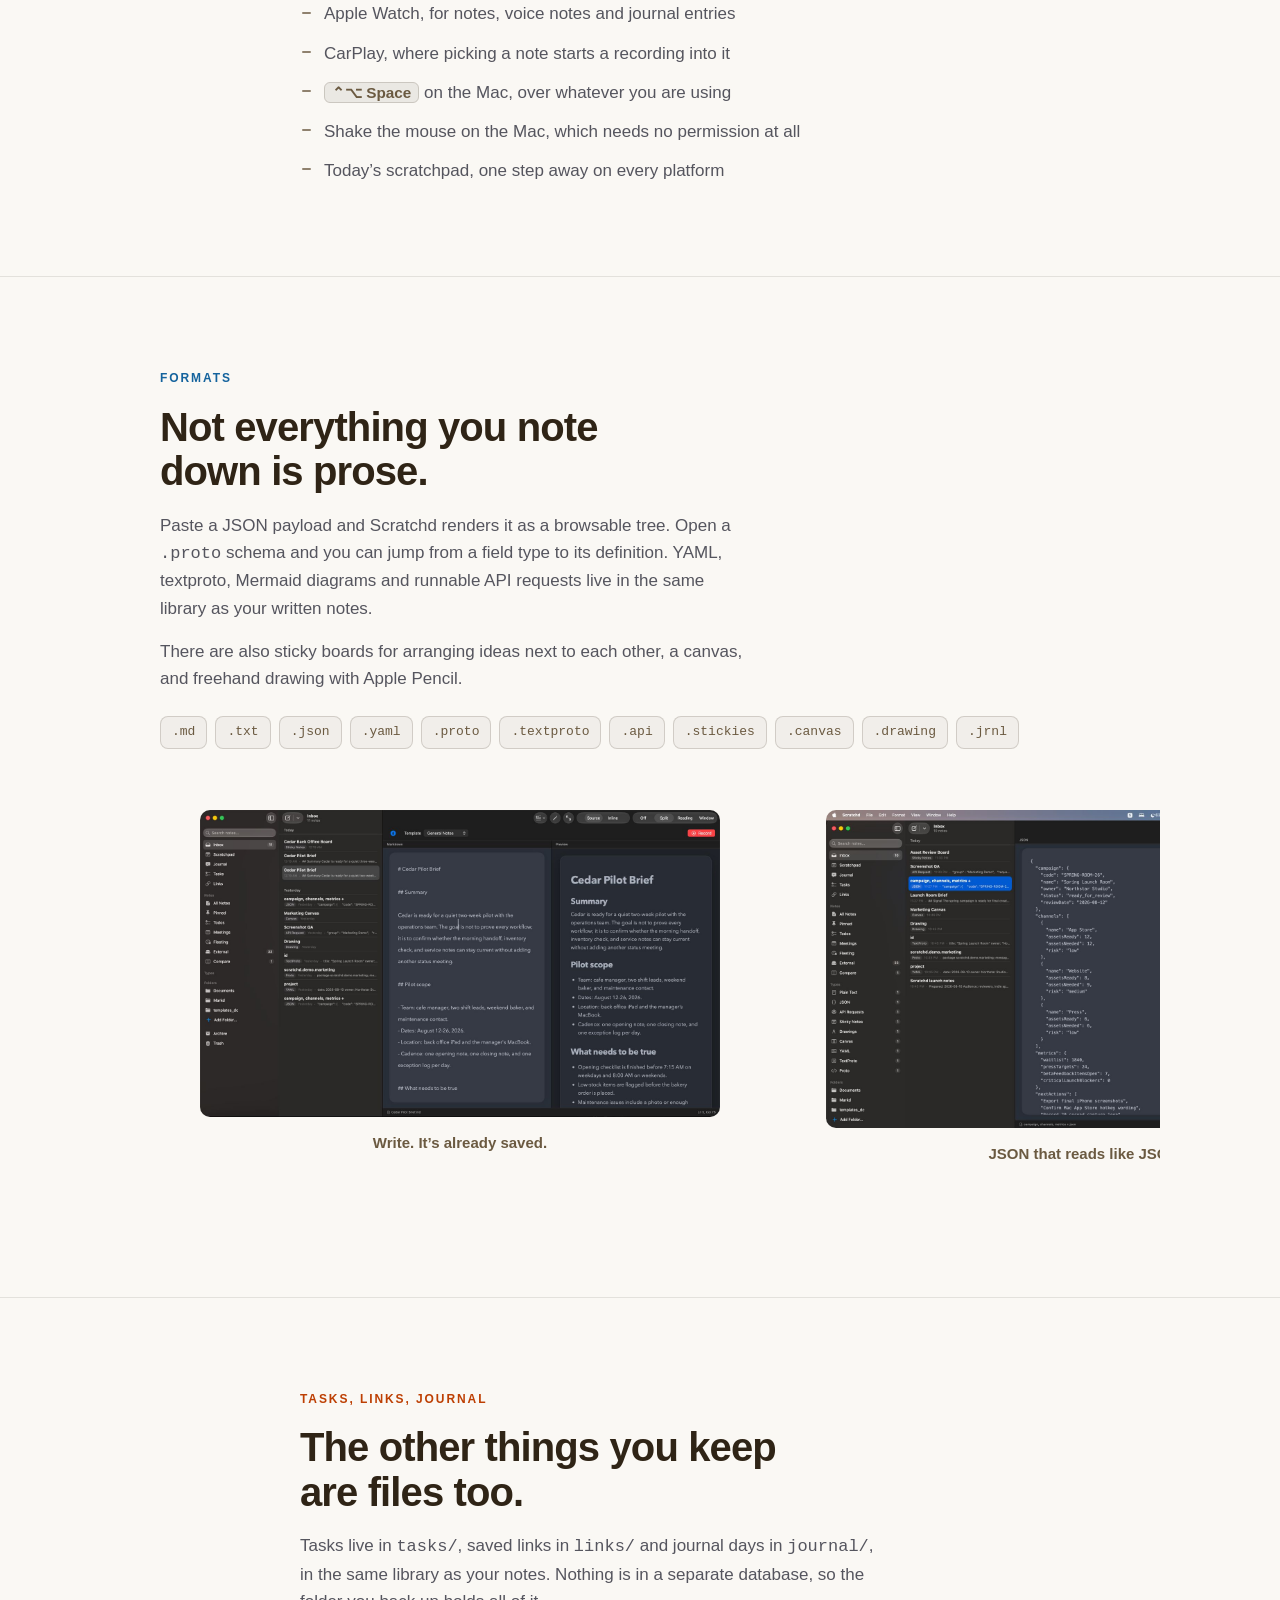
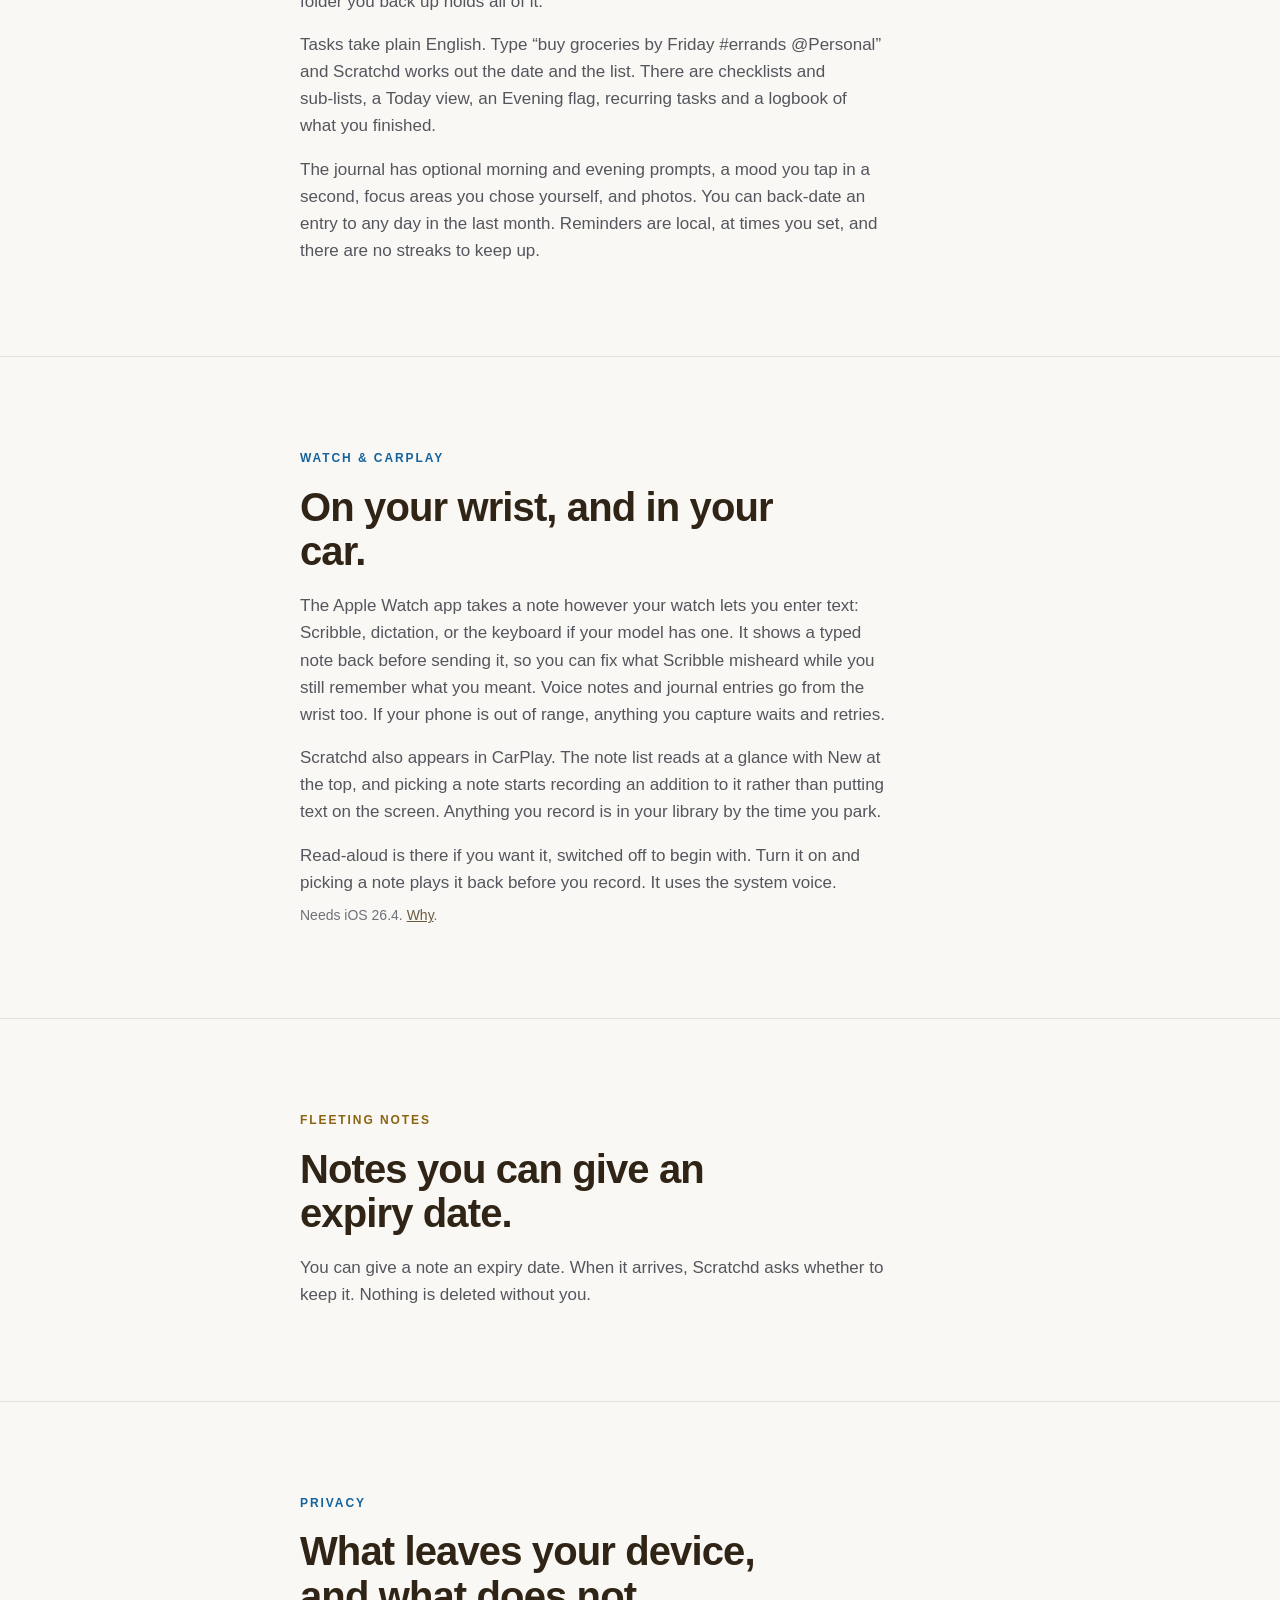
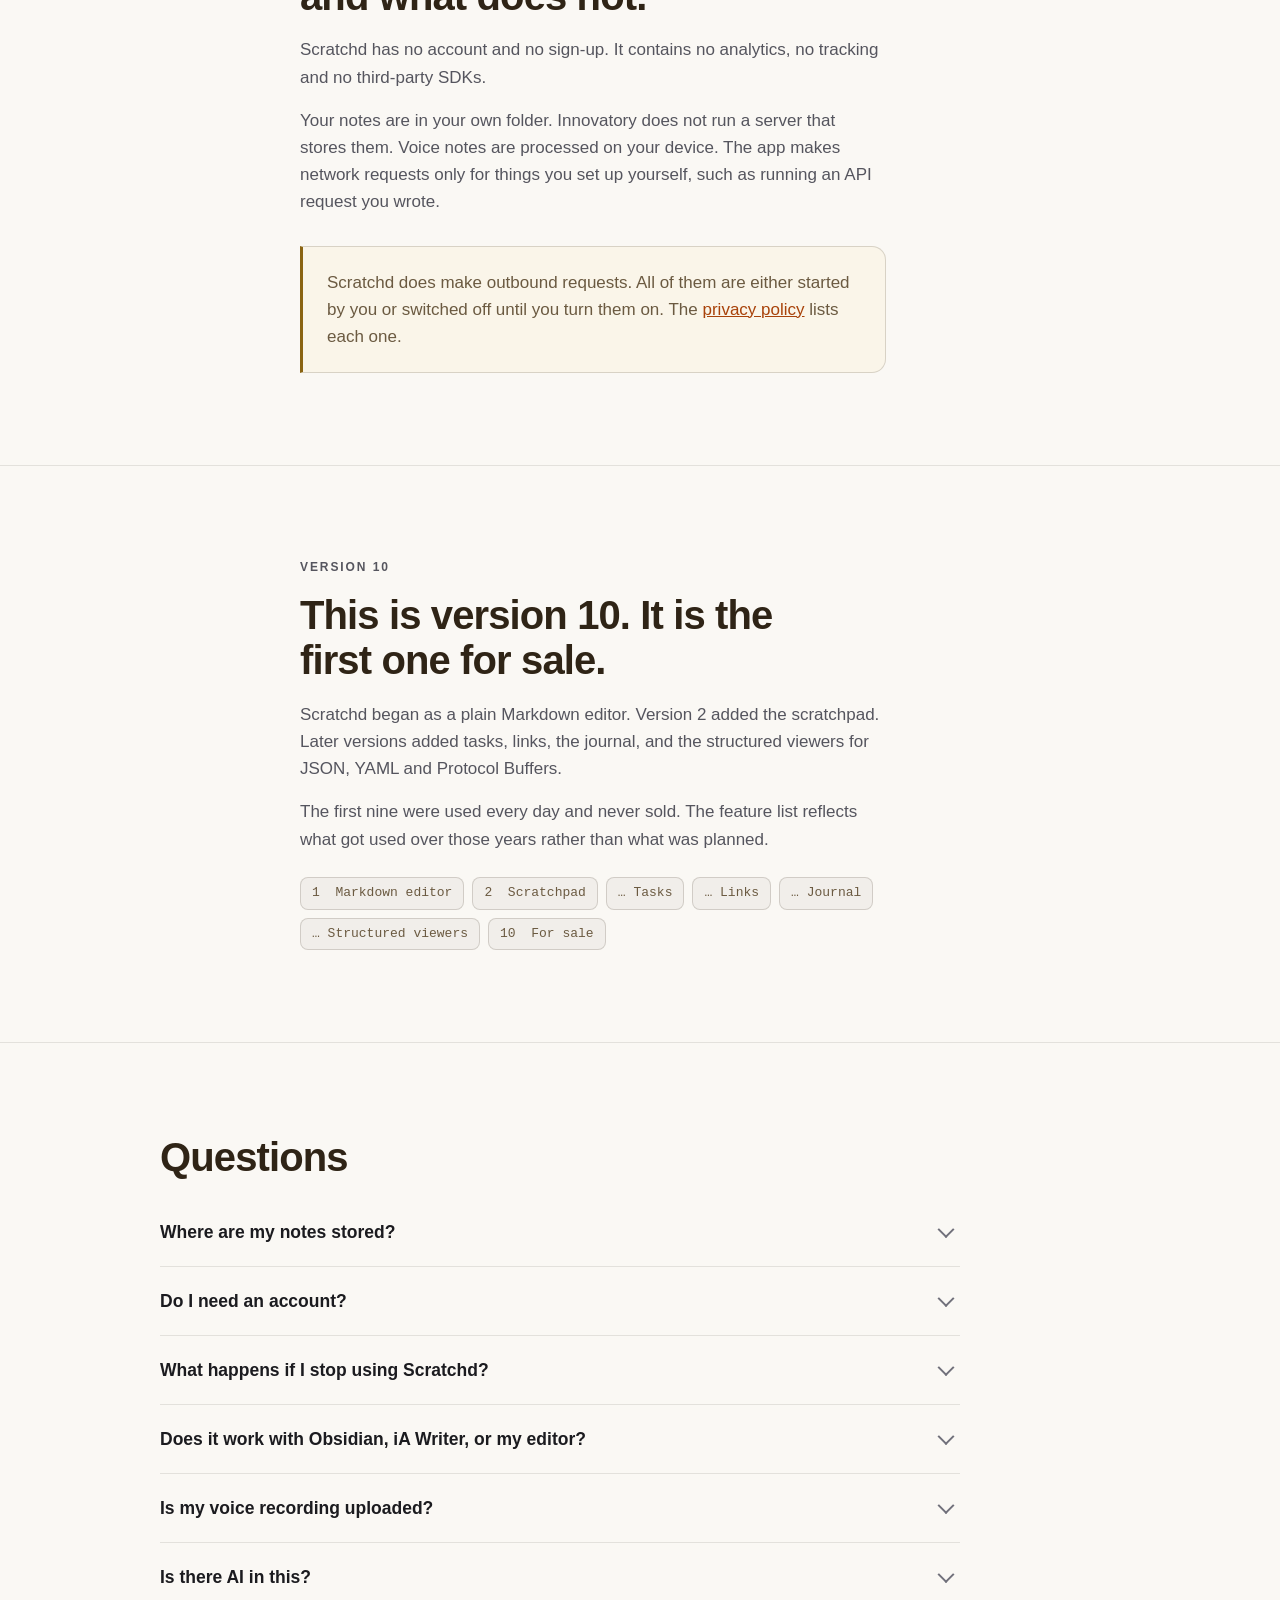
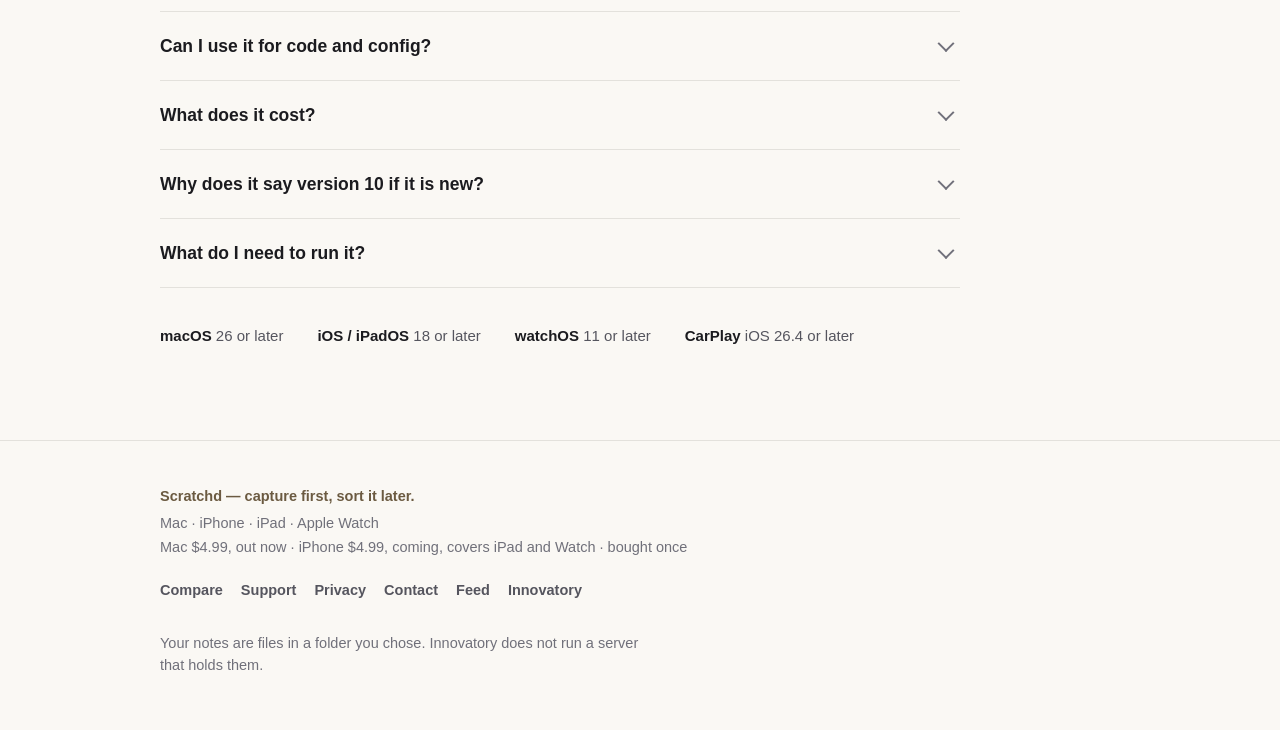
==== commit d5468d78: "Remove the Product Hunt launch strip The launch ran yesterday and the strip said 'on Product Hunt to" ====
--- a/scratchd/index.html
+++ b/scratchd/index.html
@@ -51,7 +51,7 @@
         "name": "Where are my notes stored?",
         "acceptedAnswer": {
           "@type": "Answer",
-          "text": "In a folder you choose, as ordinary files. The default is a folder in your iCloud Drive, but you can point Scratchd anywhere — including a folder that stays on one machine. Open it in Finder or the Files app and the notes are just there."
+          "text": "In a folder you choose, as ordinary files. The default is a folder in your iCloud Drive, but you can point Scratchd anywhere, including a folder that stays on one machine. Open it in Finder or the Files app and the notes are just there."
         }
       },
       {
@@ -59,7 +59,7 @@
         "name": "Do I need an account?",
         "acceptedAnswer": {
           "@type": "Answer",
-          "text": "No. There is nothing to sign up for, and no Scratchd account exists to make. Syncing, if you want it, is your own iCloud Drive doing the work — so it follows from where you put the folder. Choose a folder outside iCloud Drive and nothing syncs; the notes stay on that device."
+          "text": "No. There is nothing to sign up for, and no Scratchd account exists to make. Syncing, if you want it, is your own iCloud Drive doing the work, so it follows from where you put the folder. Choose a folder outside iCloud Drive and nothing syncs; the notes stay on that device."
         }
       },
       {
@@ -107,7 +107,7 @@
         "name": "What does it cost?",
         "acceptedAnswer": {
           "@type": "Answer",
-          "text": "There are two apps. The Mac app is $4.99. The iPhone app is $4.99 and covers iPad and Apple Watch as well, so there is nothing further to buy for those. A bundle covering both at $8.99 is planned, and can only appear on the App Store once both apps are live. You buy it once — there is no subscription and no in-app purchase."
+          "text": "There are two apps. The Mac app is $4.99. The iPhone app is $4.99 and covers iPad and Apple Watch as well, so there is nothing further to buy for those. A bundle covering both at $8.99 is planned, and can only appear on the App Store once both apps are live. You buy it once. There is no subscription and no in-app purchase."
         }
       },
       {
@@ -184,15 +184,6 @@
           <a href="mailto:hello@innovatory.xyz?subject=Scratchd%20for%20iPhone&amp;body=Let%20me%20know%20when%20the%20iPhone%20app%20is%20out.">Email me when it lands</a>.
         </p>
 
-        <!-- Launch-day Product Hunt strip. Remove this block once the launch is over. -->
-        <aside class="ph-strip">
-          <span class="ph-dot" aria-hidden="true"></span>
-          <p>Scratchd is on <strong>Product&nbsp;Hunt</strong> today. Votes and, more usefully, comments both help.</p>
-          <a class="btn btn-ghost ph-cta"
-             href="https://www.producthunt.com/products/scratchd?utm_source=scratchd.net&amp;utm_medium=launch_strip">
-            See the launch<span aria-hidden="true"> &rarr;</span>
-          </a>
-        </aside>
       </div>
     </header>
 
@@ -554,12 +545,12 @@
 
           <details>
             <summary>Where are my notes stored?</summary>
-            <p>In a folder you choose, as ordinary files. The default is a folder in your iCloud&nbsp;Drive, but you can point Scratchd anywhere &mdash; including a folder that stays on one machine. Open it in Finder or the Files app and the notes are just there.</p>
+            <p>In a folder you choose, as ordinary files. The default is a folder in your iCloud&nbsp;Drive, but you can point Scratchd anywhere, including a folder that stays on one machine. Open it in Finder or the Files app and the notes are just there.</p>
           </details>
 
           <details>
             <summary>Do I need an account?</summary>
-            <p>No. There is nothing to sign up for, and no Scratchd account exists to make. Syncing, if you want it, is your own iCloud&nbsp;Drive doing the work &mdash; so it follows from where you put the folder. Choose a folder outside iCloud&nbsp;Drive and nothing syncs; the notes stay on that device.</p>
+            <p>No. There is nothing to sign up for, and no Scratchd account exists to make. Syncing, if you want it, is your own iCloud&nbsp;Drive doing the work, so it follows from where you put the folder. Choose a folder outside iCloud&nbsp;Drive and nothing syncs; the notes stay on that device.</p>
           </details>
 
           <details>
@@ -589,7 +580,7 @@
 
           <details>
             <summary>What does it cost?</summary>
-            <p>There are two apps. The Mac app is $4.99. The iPhone app is $4.99 and covers iPad and Apple&nbsp;Watch as well, so there is nothing further to buy for those. A bundle covering both at $8.99 is planned, and can only appear on the App&nbsp;Store once both apps are live. You buy it once &mdash; there is no subscription and no in&#8209;app purchase.</p>
+            <p>There are two apps. The Mac app is $4.99. The iPhone app is $4.99 and covers iPad and Apple&nbsp;Watch as well, so there is nothing further to buy for those. A bundle covering both at $8.99 is planned, and can only appear on the App&nbsp;Store once both apps are live. You buy it once. There is no subscription and no in&#8209;app purchase.</p>
           </details>
 
           <details>
--- a/scratchd/scratchd.css
+++ b/scratchd/scratchd.css
@@ -856,78 +856,6 @@
 /* On the Innovatory home page the switch sits at the end of the masthead. */
 .masthead .theme-mount { margin-left: auto; }
 
-/* ---------------------------------------------------------------- ph strip */
-/* Launch-day Product Hunt banner. Delete this block with the markup when the
-   launch is over.
-
-   Product Hunt's own embed hardcodes a white card and pulls its image from
-   imgix. Both are wrong here: the card would be unreadable in dark mode, and
-   a third-party request undercuts the claim this page makes about tracking.
-   Everything below uses the same tokens as the rest of the page. */
-
-.ph-strip {
-  display: flex;
-  align-items: center;
-  gap: 14px;
-  flex-wrap: wrap;
-  margin: 26px 0 0;
-  padding: 14px 18px;
-  border: 1px solid var(--wash-strong);
-  border-radius: 14px;
-  background: var(--wash);
-}
-
-.ph-strip p {
-  flex: 1 1 260px;
-  margin: 0;
-  font-size: 15px;
-  line-height: 1.45;
-  color: var(--muted);
-}
-
-.ph-strip p strong { color: var(--text); font-weight: 650; }
-
-/* Product Hunt orange, used only as a mark. It fails contrast against both
-   backgrounds at text sizes, so no words are set in it. */
-.ph-dot {
-  flex: none;
-  width: 10px;
-  height: 10px;
-  border-radius: 50%;
-  background: #ff6154;
-  box-shadow: 0 0 0 4px rgba(255, 97, 84, 0.16);
-}
-
-.ph-cta {
-  flex: none;
-  padding: 9px 16px;
-  font-size: 14px;
-}
-
-@media (max-width: 560px) {
-  .ph-strip { gap: 12px; padding: 13px 15px; }
-  .ph-cta { width: 100%; justify-content: center; }
-}
-
-/* ------------------------------------------------ hero fold, small screens */
-/* Measured on a 390x844 viewport: the first screenshot started 811px down,
-   below the fold. The hero itself was not the problem. The launch strip was
-   costing 144px, most of it from the button dropping onto its own full-width
-   row. Keeping the strip on one line gives the fold back to the product. */
-
-@media (max-width: 560px) {
-  .ph-strip {
-    gap: 10px;
-    padding: 10px 12px;
-    margin-top: 18px;
-    flex-wrap: nowrap;
-  }
-  .ph-strip p { flex: 1 1 auto; font-size: 13px; line-height: 1.35; }
-  .ph-cta { width: auto; padding: 7px 11px; font-size: 13px; white-space: nowrap; }
-  .hero { padding-top: 20px; }
-  .app-icon { width: 62px; height: 62px; border-radius: 15px; margin-bottom: 10px; }
-}
-
 /* --------------------------------------------------------- app store badge */
 /* Apple's artwork, used unmodified, which is what their guidelines require.
    That rules out a CSS invert to make one file work in both themes, so both
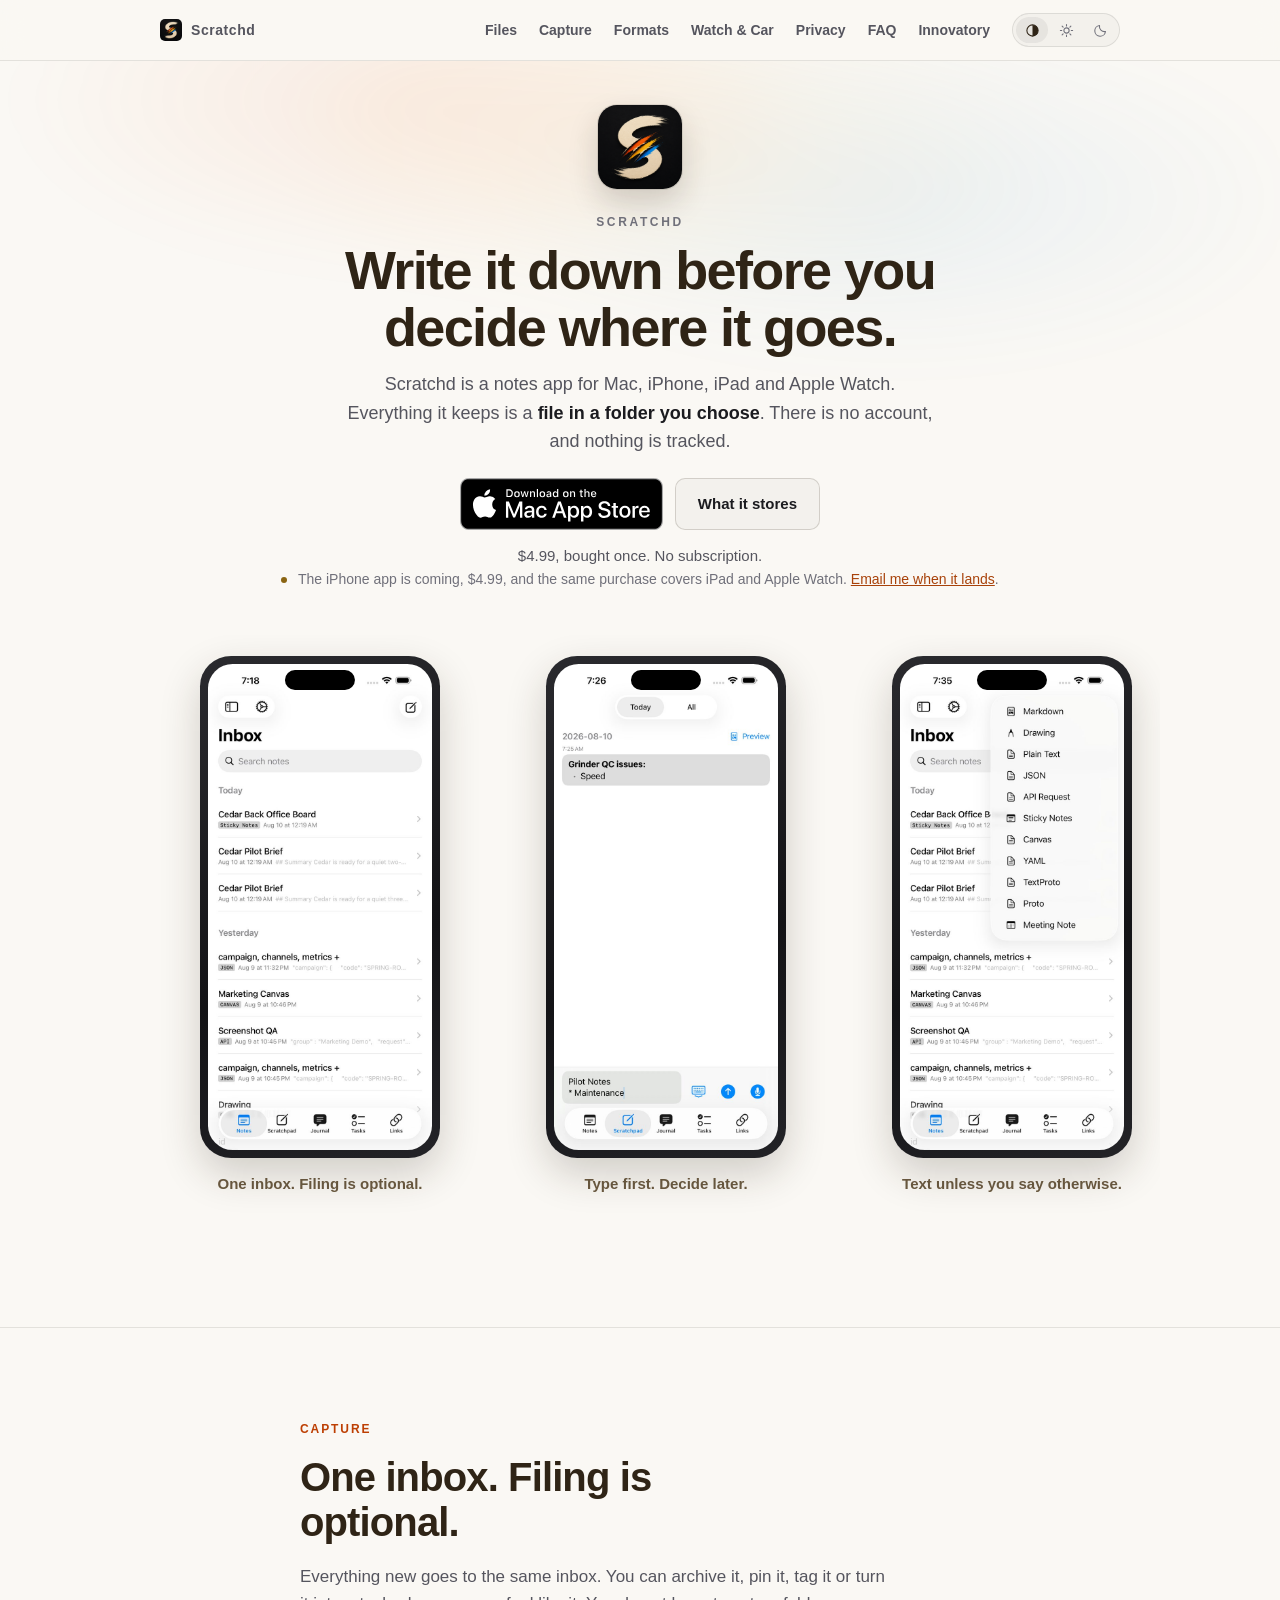
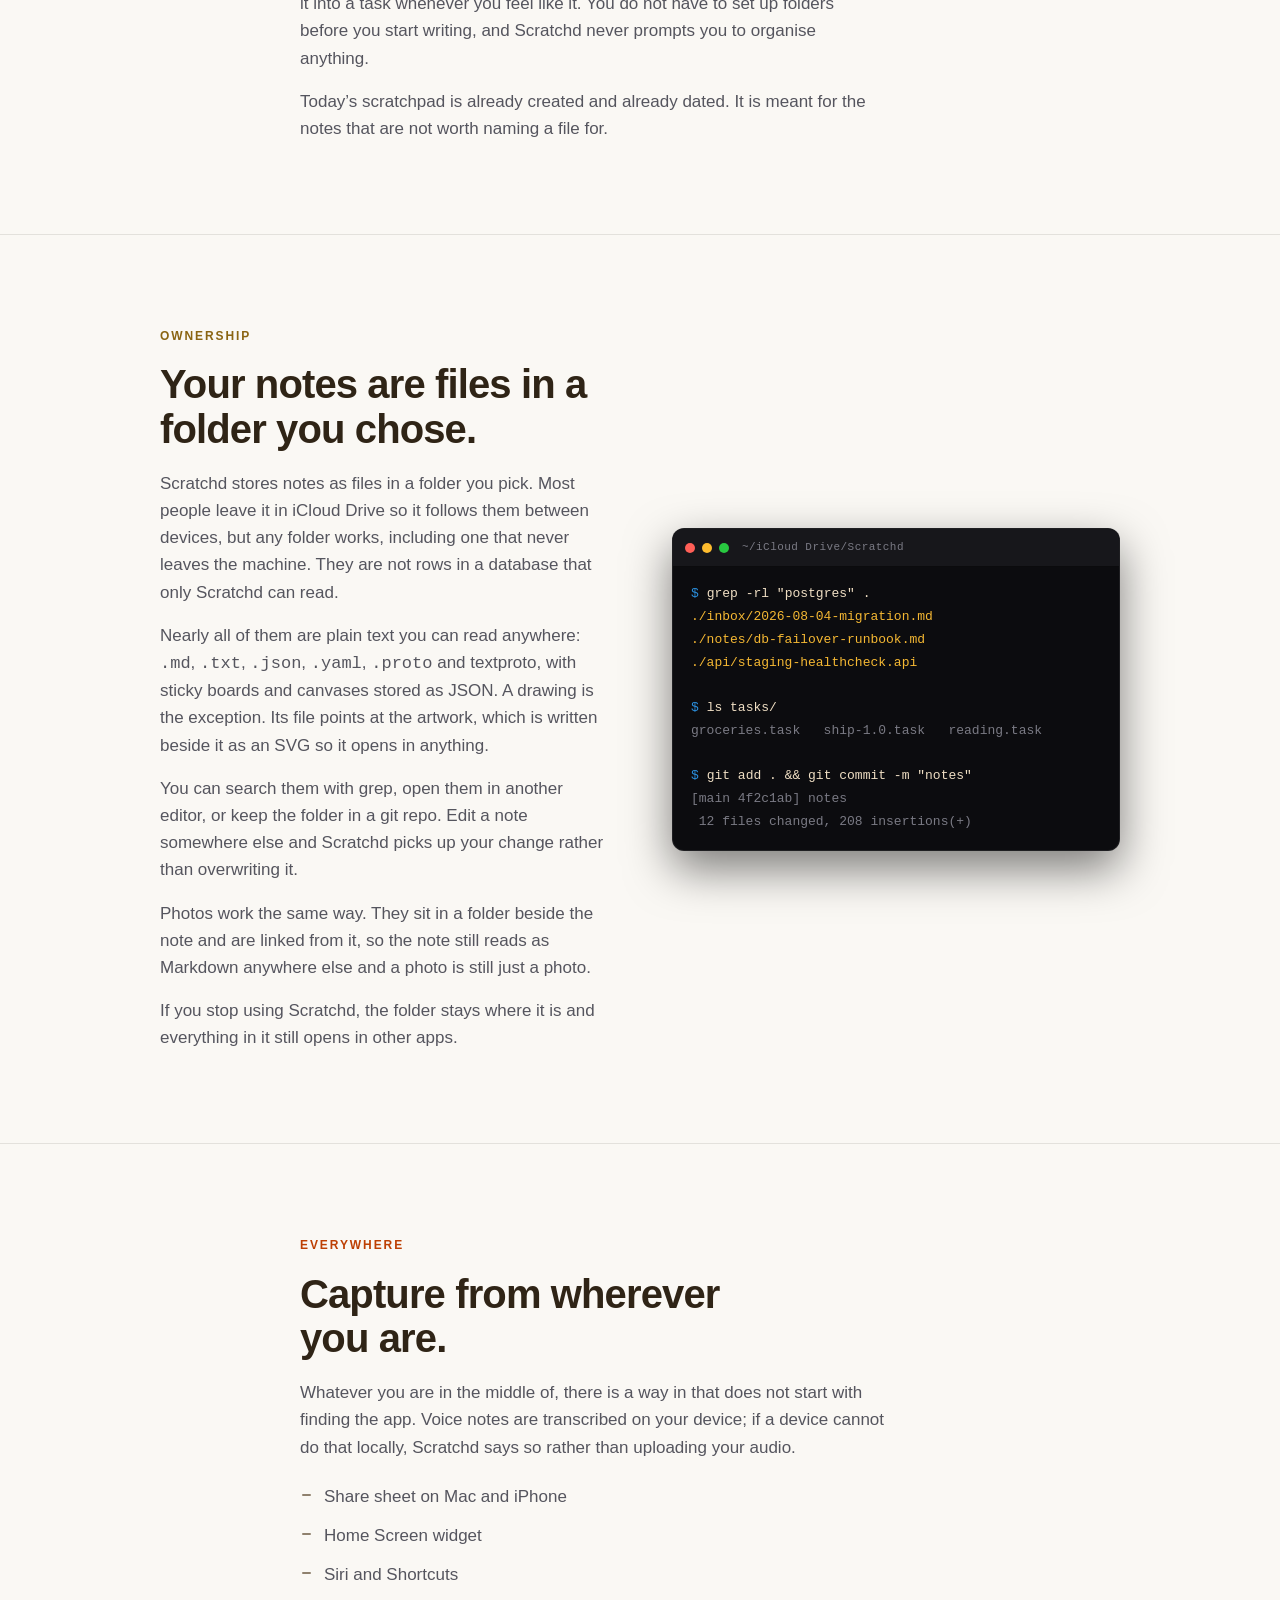
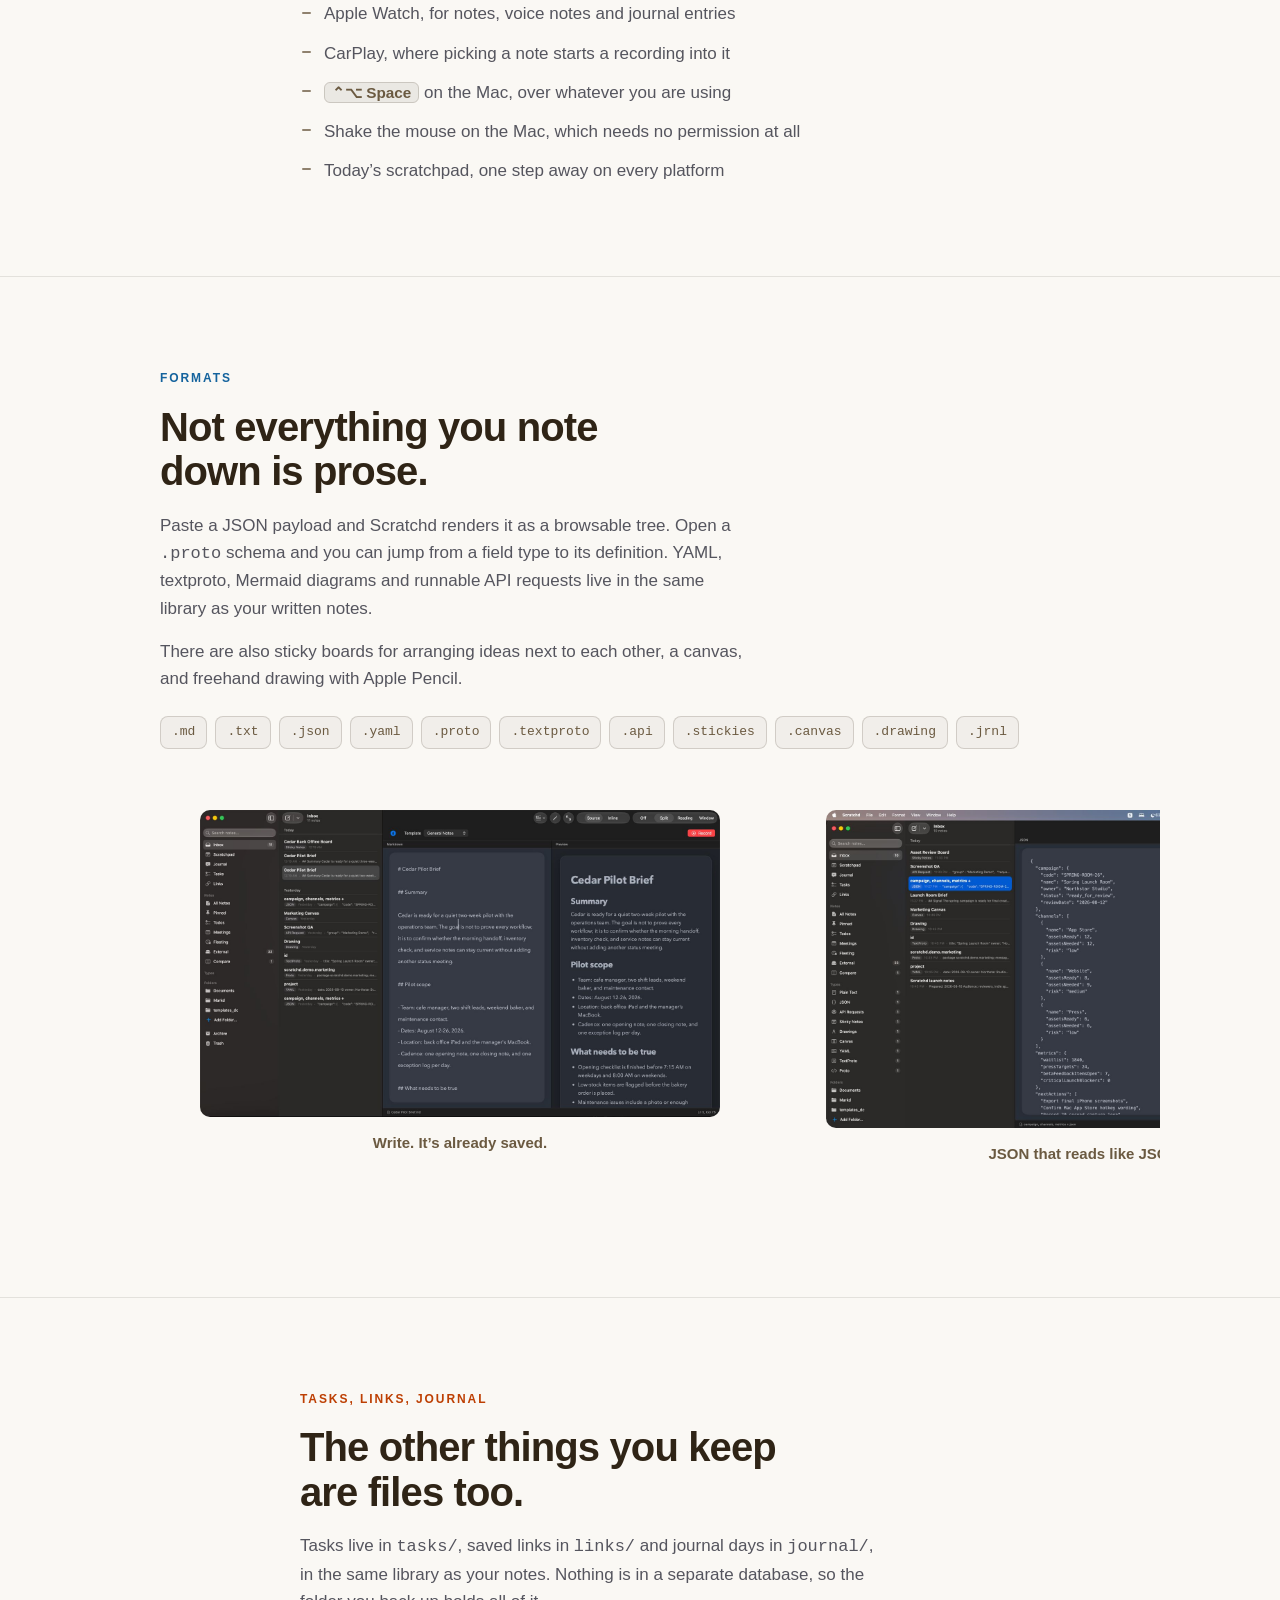
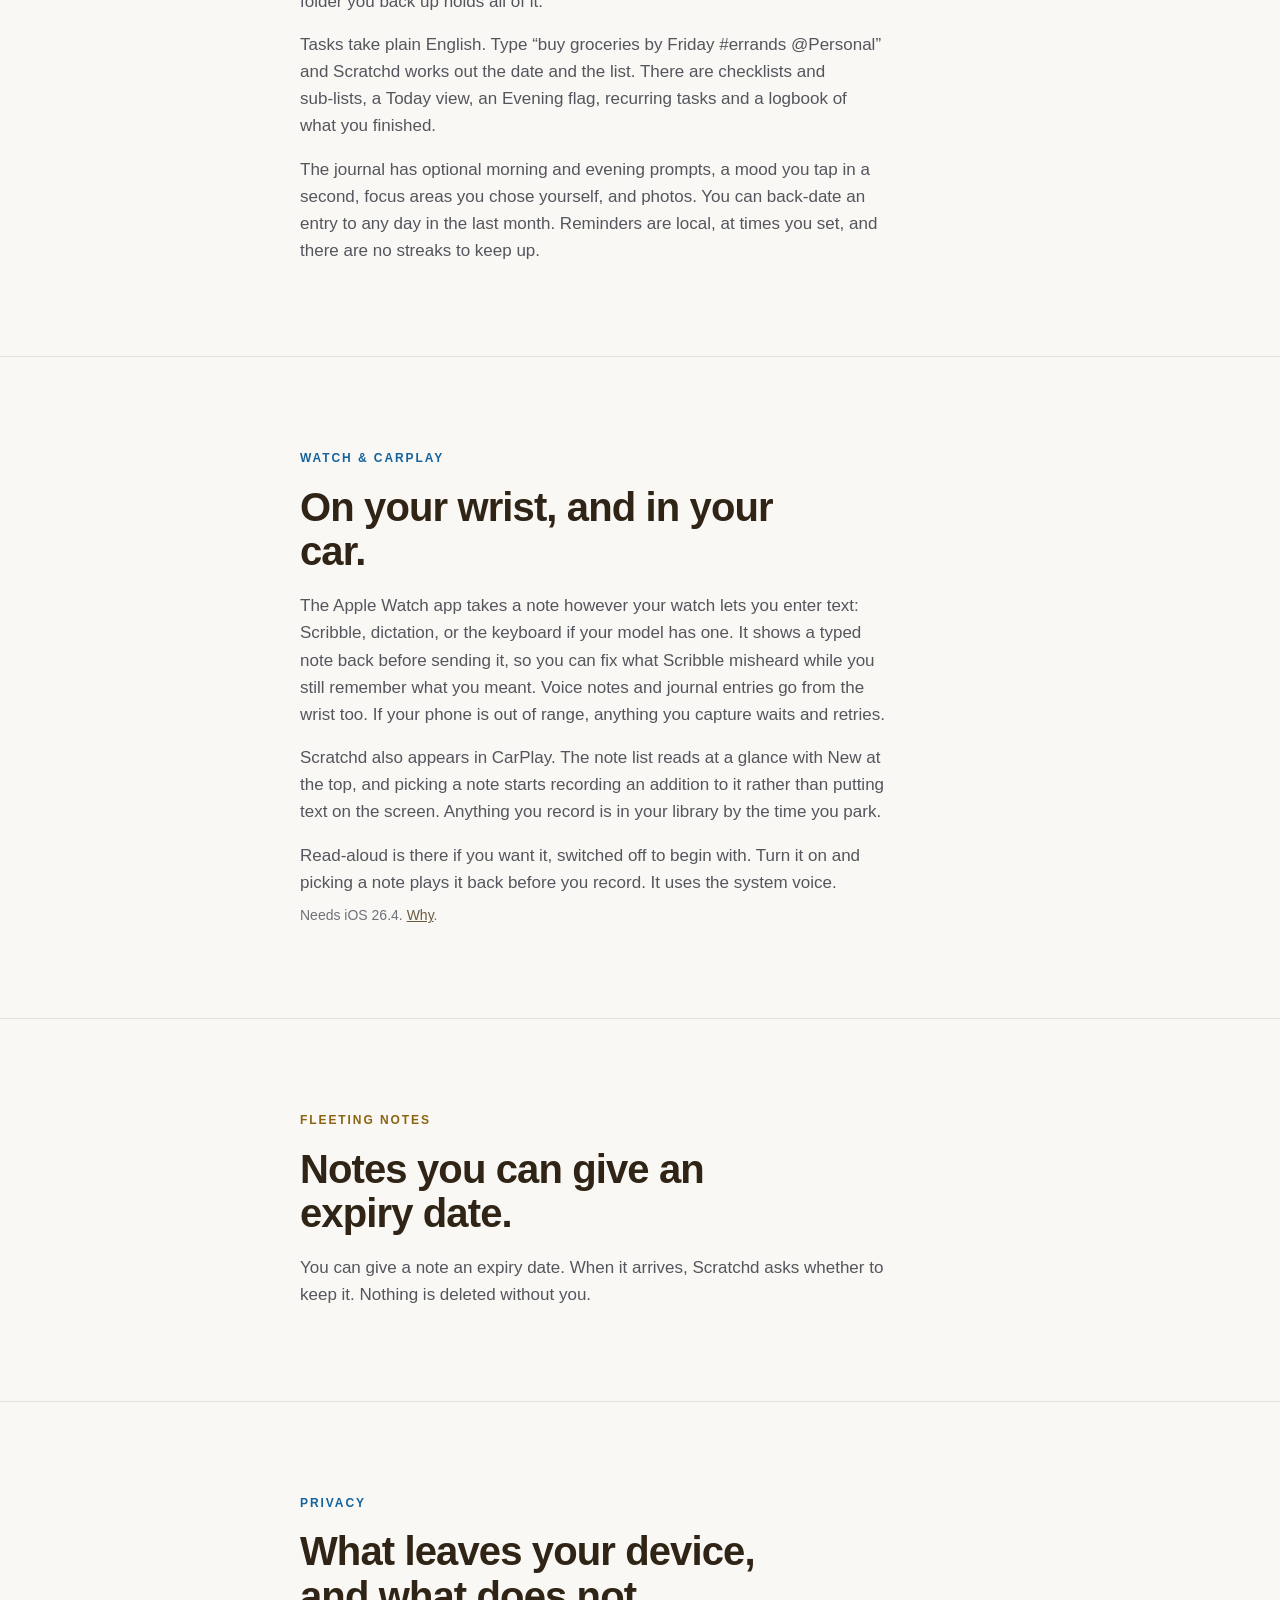
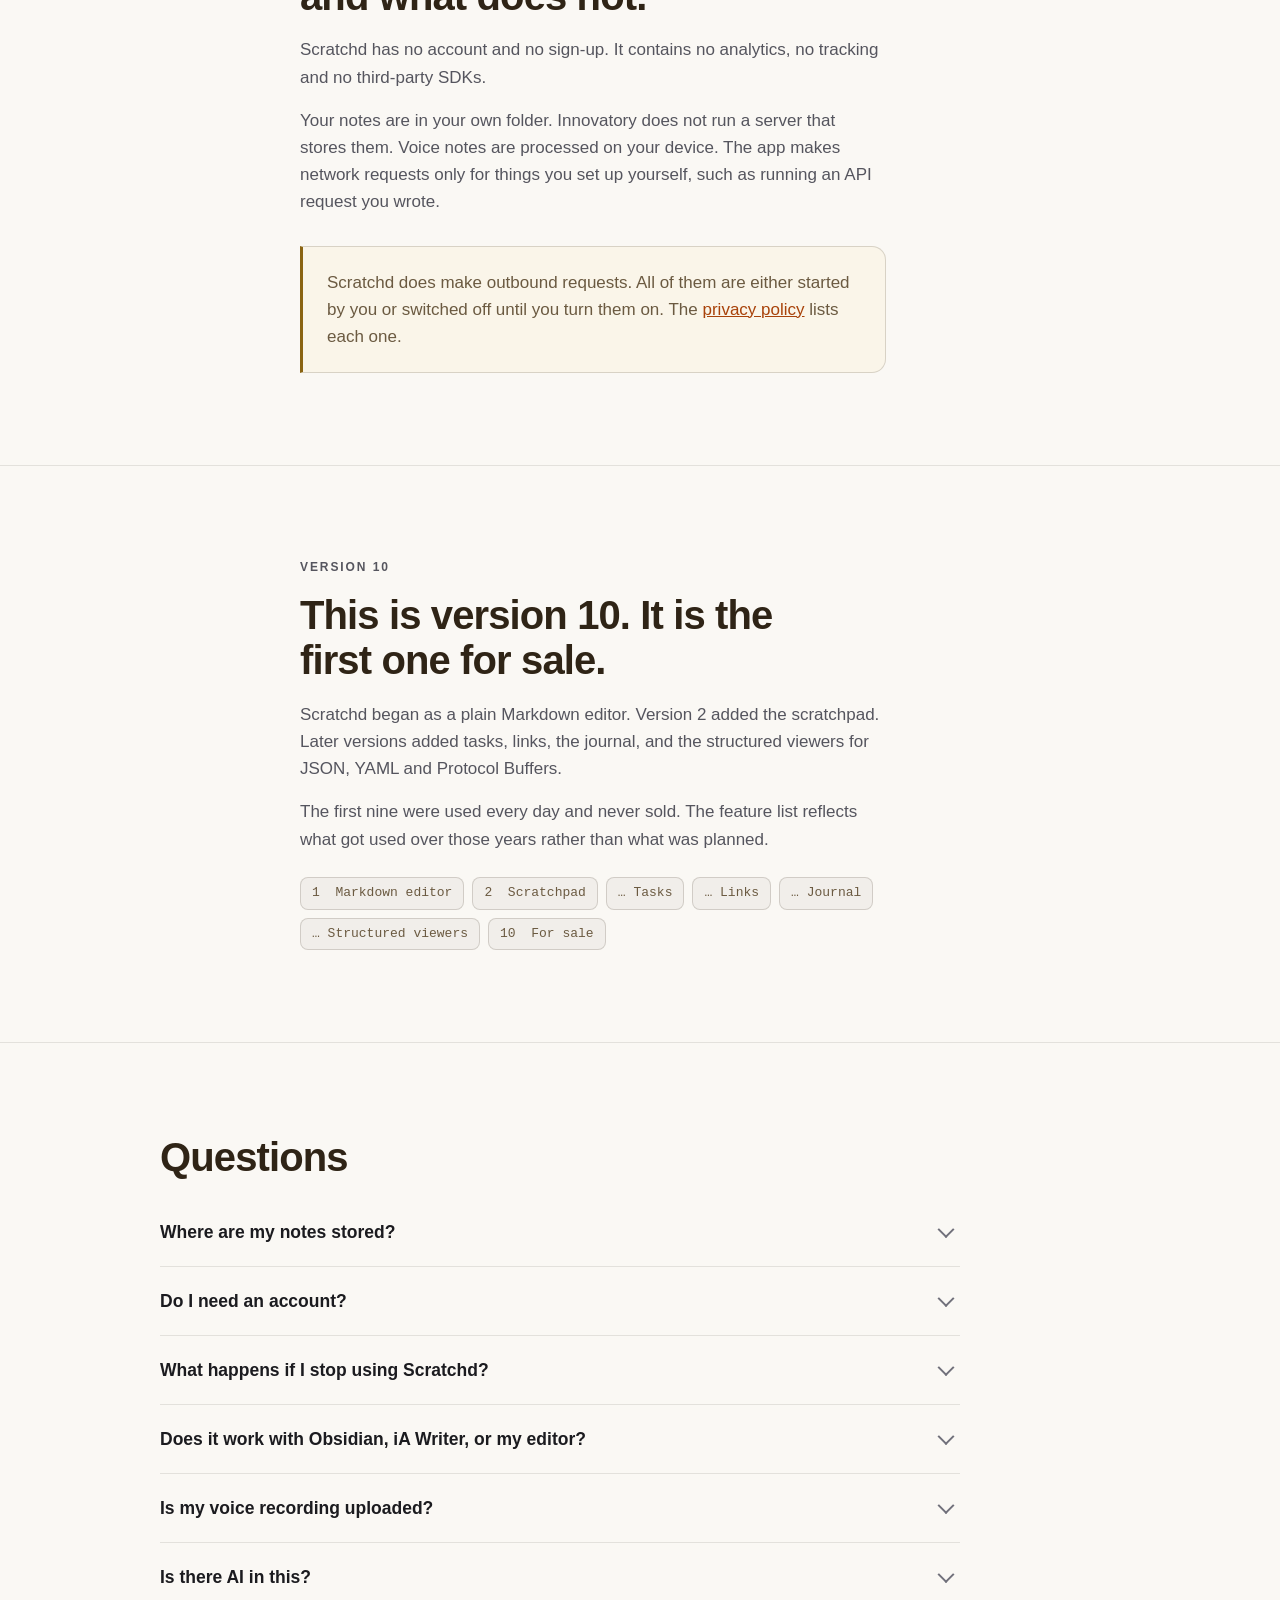
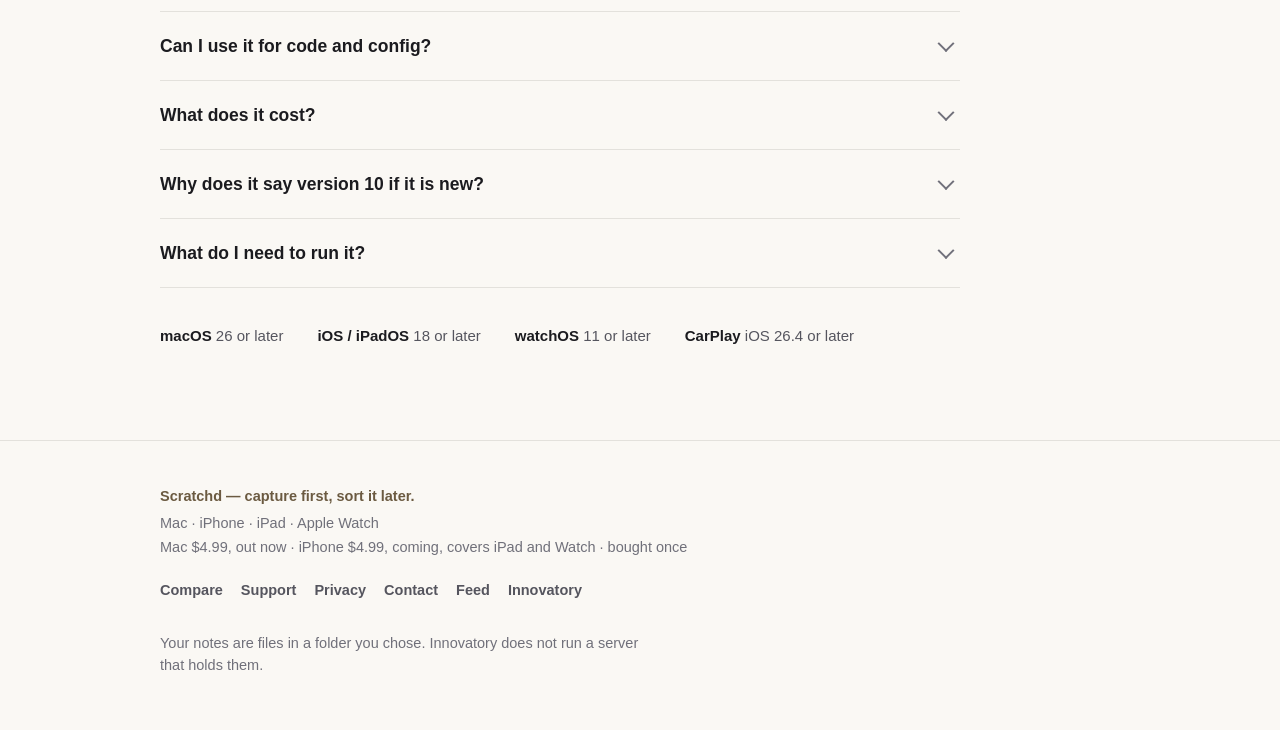
==== commit fd0816bd: "Add scratchd logo correctly" ====
--- a/scratchd/index.html
+++ b/scratchd/index.html
@@ -19,7 +19,9 @@
   <meta property="og:title" content="Scratchd — capture first, sort it later" />
   <meta property="og:description" content="A notes app for Mac, iPhone, iPad and Apple Watch. Everything it keeps is a file in a folder you choose." />
   <meta property="og:url" content="https://innovatory.xyz/scratchd/" />
-  <meta property="og:image" content="https://innovatory.xyz/assets/scratchd/icon-512.png" />
+  <meta property="og:image" content="https://innovatory.xyz/assets/scratchd/og.jpg" />
+  <meta property="og:image:width" content="1200" />
+  <meta property="og:image:height" content="630" />
   <meta name="twitter:card" content="summary_large_image" />
 
   <script type="application/ld+json">
@@ -136,9 +138,9 @@
 
   <nav class="nav">
     <div class="wrap nav-inner">
-      <a class="nav-home" href="../">
-        <img src="../assets/logo-64.png" alt="" width="22" height="22" />
-        <span class="nav-word">Innovatory</span>
+      <a class="nav-home" href="./">
+        <img src="../assets/scratchd/icon-128.png" alt="" width="22" height="22" style="border-radius:5px" />
+        <span class="nav-word">Scratchd</span>
       </a>
       <div class="nav-links">
         <a href="#files" class="optional">Files</a>
@@ -147,6 +149,7 @@
         <a href="#wrist-and-car" class="optional">Watch &amp; Car</a>
         <a href="#privacy">Privacy</a>
         <a href="#faq">FAQ</a>
+        <a href="../" class="optional">Innovatory</a>
         <span class="theme-mount" data-theme-mount></span>
       </div>
     </div>
@@ -181,7 +184,7 @@
         <p class="availability">
           <span class="dot" aria-hidden="true"></span>
           The iPhone app is coming, $4.99, and the same purchase covers iPad and Apple&nbsp;Watch.
-          <a href="mailto:hello@innovatory.xyz?subject=Scratchd%20for%20iPhone&amp;body=Let%20me%20know%20when%20the%20iPhone%20app%20is%20out.">Email me when it lands</a>.
+          <a href="mailto:scratchd@innovatory.xyz?subject=Scratchd%20for%20iPhone&amp;body=Let%20me%20know%20when%20the%20iPhone%20app%20is%20out.">Email me when it lands</a>.
         </p>
 
       </div>
@@ -617,7 +620,7 @@
           <a href="compare/">Compare</a>
           <a href="support/">Support</a>
           <a href="privacy/">Privacy</a>
-          <a href="mailto:hello@innovatory.xyz">Contact</a>
+          <a href="mailto:scratchd@innovatory.xyz">Contact</a>
           <a href="../feed.xml">Feed</a>
           <a href="../">Innovatory</a>
         </div>
